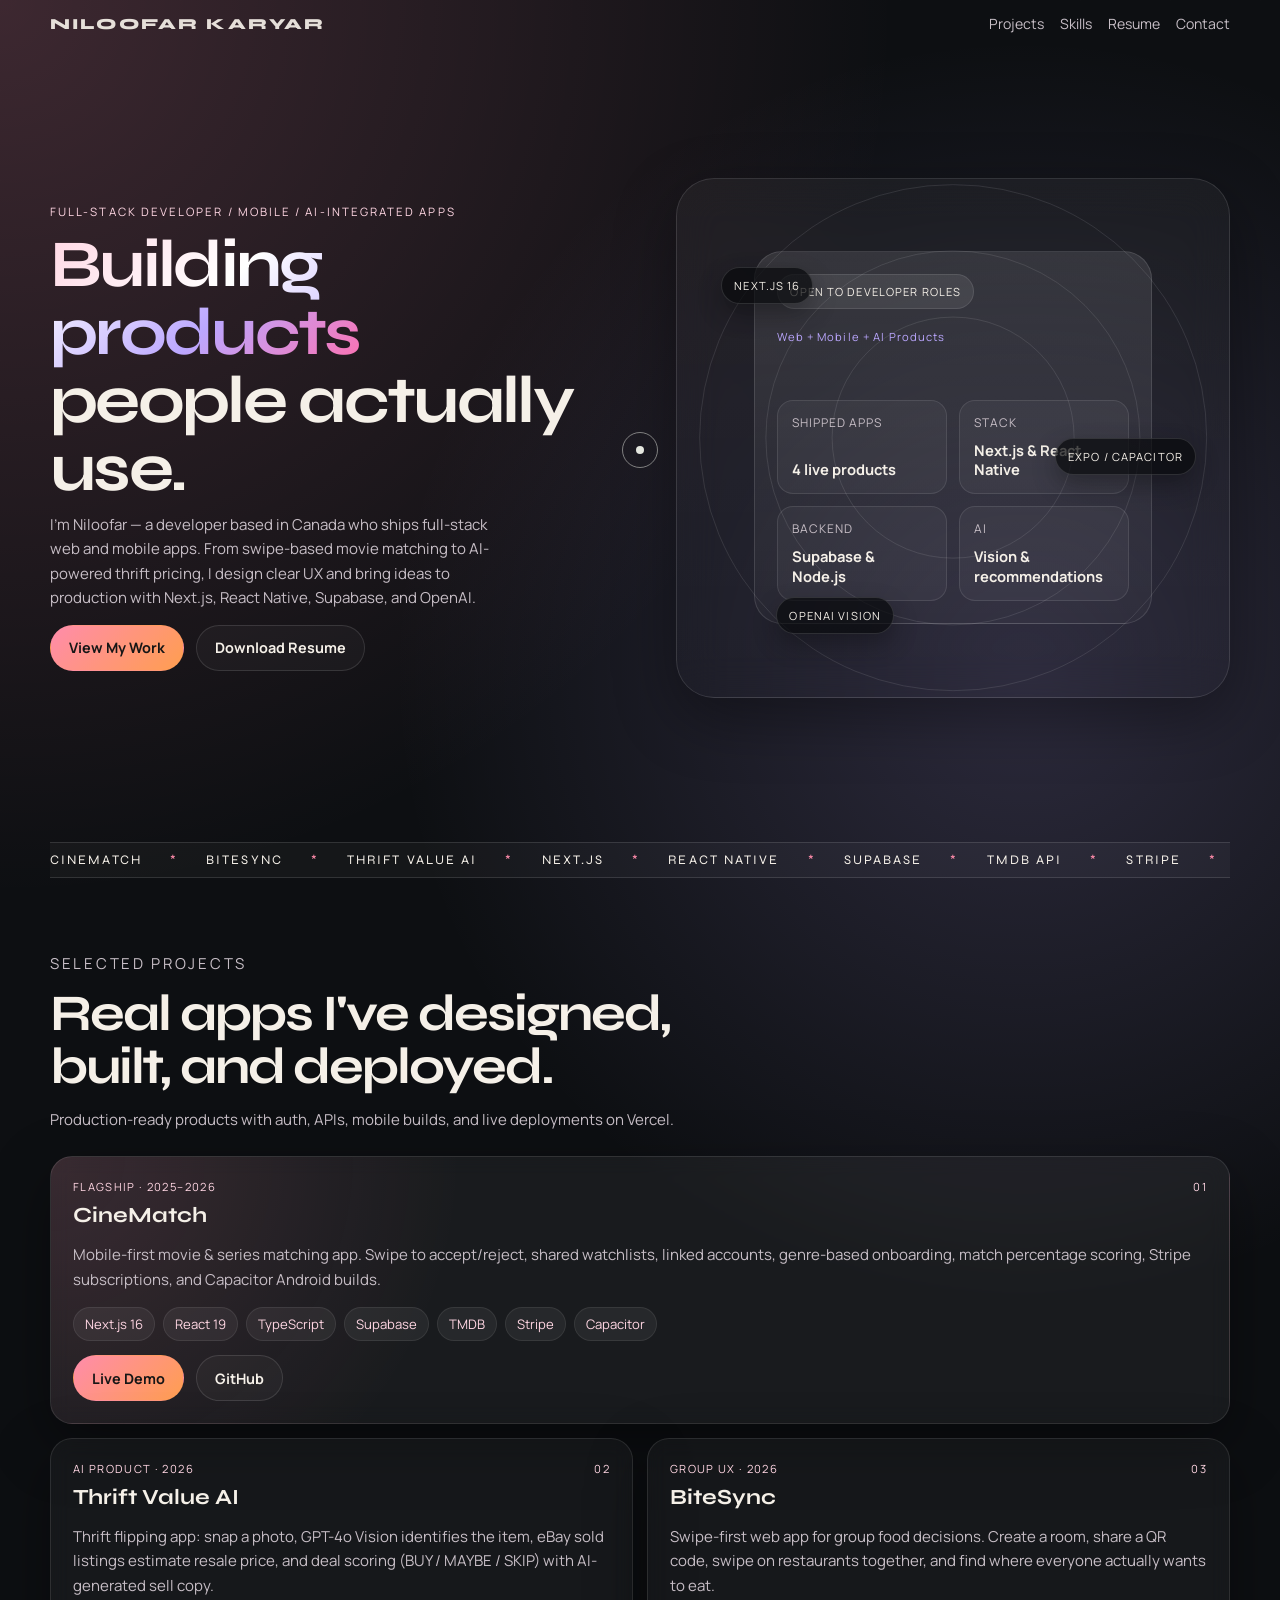
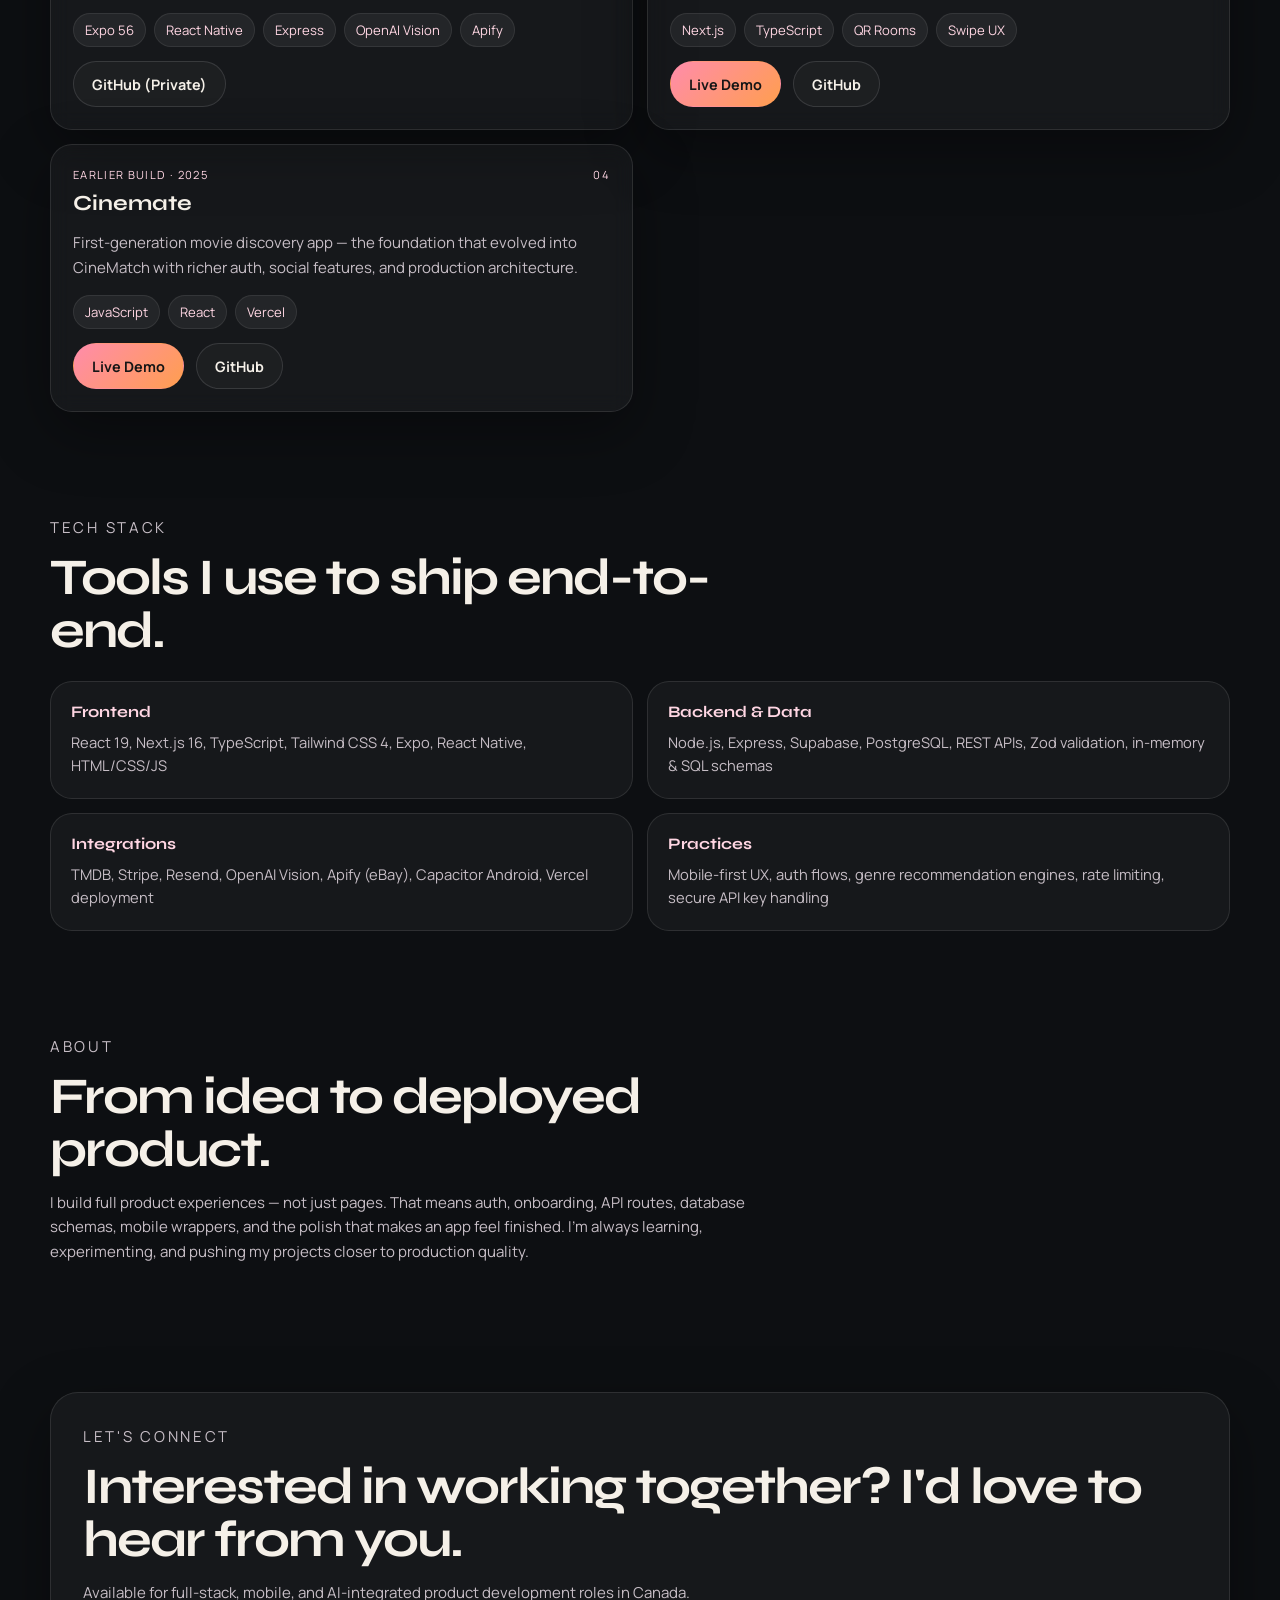
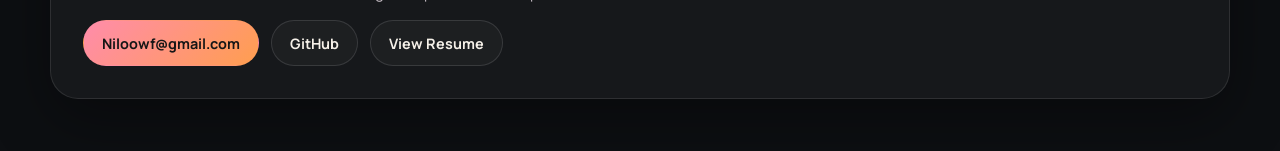
==== docs/index.html @ 3c43a296 "Add portfolio site, resume, and GitHub Pages deployment Publish portfolio and resume under docs/ wit" ====
<!DOCTYPE html>
<html lang="en">
  <head>
    <meta charset="UTF-8" />
    <meta name="viewport" content="width=device-width, initial-scale=1.0" />
    <title>Niloofar Karyar | Full-Stack & Mobile Developer</title>
    <meta
      name="description"
      content="Portfolio of Niloofar Karyar — full-stack developer building CineMatch, BiteSync, Thrift Value AI, and production web/mobile apps."
    />
    <link rel="preconnect" href="https://fonts.googleapis.com" />
    <link rel="preconnect" href="https://fonts.gstatic.com" crossorigin />
    <link
      href="https://fonts.googleapis.com/css2?family=Syne:wght@400;500;600;700;800&family=Manrope:wght@400;500;600;700;800&display=swap"
      rel="stylesheet"
    />
    <link rel="stylesheet" href="styles.css" />
  </head>
  <body>
    <div class="grain"></div>
    <div class="noise"></div>
    <div class="cursor cursor-dot"></div>
    <div class="cursor cursor-ring"></div>

    <main class="page-shell">
      <section class="hero" id="top">
        <nav class="topbar">
          <a class="brand magnetic zoom-brand" href="#top" aria-label="Back to top" data-text="NILOOFAR KARYAR">NILOOFAR KARYAR</a>
          <div class="topbar-links">
            <a class="magnetic" href="#projects">Projects</a>
            <a class="magnetic" href="#skills">Skills</a>
            <a class="magnetic" href="resume.html">Resume</a>
            <a class="magnetic" href="#contact">Contact</a>
          </div>
        </nav>

        <div class="hero-grid">
          <div class="hero-copy reveal">
            <p class="eyebrow">FULL-STACK DEVELOPER / MOBILE / AI-INTEGRATED APPS</p>
            <h1><span>Building products</span> people actually use.</h1>
            <p class="hero-text">
              I'm Niloofar — a developer based in Canada who ships full-stack web and mobile apps.
              From swipe-based movie matching to AI-powered thrift pricing, I design clear UX and
              bring ideas to production with Next.js, React Native, Supabase, and OpenAI.
            </p>
            <div class="hero-actions">
              <a class="btn btn-primary magnetic" href="#projects">View My Work</a>
              <a class="btn btn-secondary magnetic" href="resume.html">Download Resume</a>
            </div>
          </div>

          <div class="hero-stage reveal">
            <div class="orbit-panel">
              <div class="orbit orbit-a"></div>
              <div class="orbit orbit-b"></div>
              <div class="orbit orbit-c"></div>
              <div class="identity-card tilt-card">
                <div class="identity-top">
                  <span class="status-pill">Open to developer roles</span>
                  <span class="tiny-label">Web + Mobile + AI Products</span>
                </div>
                <div class="identity-matrix">
                  <div>
                    <span>Shipped apps</span>
                    <strong>4 live products</strong>
                  </div>
                  <div>
                    <span>Stack</span>
                    <strong>Next.js & React Native</strong>
                  </div>
                  <div>
                    <span>Backend</span>
                    <strong>Supabase & Node.js</strong>
                  </div>
                  <div>
                    <span>AI</span>
                    <strong>Vision & recommendations</strong>
                  </div>
                </div>
              </div>
              <div class="floating-tag magnetic" data-float="12"><span>Next.js 16</span></div>
              <div class="floating-tag magnetic" data-float="-18"><span>Expo / Capacitor</span></div>
              <div class="floating-tag magnetic" data-float="24"><span>OpenAI Vision</span></div>
            </div>
          </div>
        </div>

        <div class="marquee-wrap">
          <div class="marquee-track">
            <span>CineMatch</span>
            <span>BiteSync</span>
            <span>Thrift Value AI</span>
            <span>Next.js</span>
            <span>React Native</span>
            <span>Supabase</span>
            <span>TMDB API</span>
            <span>Stripe</span>
            <span>CineMatch</span>
            <span>BiteSync</span>
          </div>
        </div>
      </section>

      <section class="section section-dark" id="projects">
        <div class="section-heading reveal">
          <p class="eyebrow">SELECTED PROJECTS</p>
          <h2>Real apps I've designed, built, and deployed.</h2>
          <p>Production-ready products with auth, APIs, mobile builds, and live deployments on Vercel.</p>
        </div>

        <div class="projects-grid">
          <article class="project-card reveal tilt-card project-featured">
            <div class="project-meta">
              <span>Flagship · 2025–2026</span>
              <span>01</span>
            </div>
            <h3>CineMatch</h3>
            <p>
              Mobile-first movie & series matching app. Swipe to accept/reject, shared watchlists,
              linked accounts, genre-based onboarding, match percentage scoring, Stripe subscriptions,
              and Capacitor Android builds.
            </p>
            <ul class="chip-row">
              <li>Next.js 16</li>
              <li>React 19</li>
              <li>TypeScript</li>
              <li>Supabase</li>
              <li>TMDB</li>
              <li>Stripe</li>
              <li>Capacitor</li>
            </ul>
            <div class="project-links">
              <a class="btn btn-primary magnetic" href="https://cine-match-neon.vercel.app" target="_blank" rel="noreferrer">Live Demo</a>
              <a class="btn btn-secondary magnetic" href="https://github.com/iNiloowf/CineMatch" target="_blank" rel="noreferrer">GitHub</a>
            </div>
          </article>

          <article class="project-card reveal tilt-card">
            <div class="project-meta">
              <span>AI Product · 2026</span>
              <span>02</span>
            </div>
            <h3>Thrift Value AI</h3>
            <p>
              Thrift flipping app: snap a photo, GPT-4o Vision identifies the item, eBay sold listings
              estimate resale price, and deal scoring (BUY / MAYBE / SKIP) with AI-generated sell copy.
            </p>
            <ul class="chip-row">
              <li>Expo 56</li>
              <li>React Native</li>
              <li>Express</li>
              <li>OpenAI Vision</li>
              <li>Apify</li>
            </ul>
            <div class="project-links">
              <a class="btn btn-secondary magnetic" href="https://github.com/iNiloowf/Thrift-Store-AI-App" target="_blank" rel="noreferrer">GitHub (Private)</a>
            </div>
          </article>

          <article class="project-card reveal tilt-card">
            <div class="project-meta">
              <span>Group UX · 2026</span>
              <span>03</span>
            </div>
            <h3>BiteSync</h3>
            <p>
              Swipe-first web app for group food decisions. Create a room, share a QR code, swipe on
              restaurants together, and find where everyone actually wants to eat.
            </p>
            <ul class="chip-row">
              <li>Next.js</li>
              <li>TypeScript</li>
              <li>QR Rooms</li>
              <li>Swipe UX</li>
            </ul>
            <div class="project-links">
              <a class="btn btn-primary magnetic" href="https://bite-sync-three.vercel.app" target="_blank" rel="noreferrer">Live Demo</a>
              <a class="btn btn-secondary magnetic" href="https://github.com/iNiloowf/BiteSync" target="_blank" rel="noreferrer">GitHub</a>
            </div>
          </article>

          <article class="project-card reveal tilt-card">
            <div class="project-meta">
              <span>Earlier Build · 2025</span>
              <span>04</span>
            </div>
            <h3>Cinemate</h3>
            <p>
              First-generation movie discovery app — the foundation that evolved into CineMatch with
              richer auth, social features, and production architecture.
            </p>
            <ul class="chip-row">
              <li>JavaScript</li>
              <li>React</li>
              <li>Vercel</li>
            </ul>
            <div class="project-links">
              <a class="btn btn-primary magnetic" href="https://cinemate-pearl.vercel.app" target="_blank" rel="noreferrer">Live Demo</a>
              <a class="btn btn-secondary magnetic" href="https://github.com/iNiloowf/cinemate" target="_blank" rel="noreferrer">GitHub</a>
            </div>
          </article>
        </div>
      </section>

      <section class="section" id="skills">
        <div class="section-heading reveal">
          <p class="eyebrow">TECH STACK</p>
          <h2>Tools I use to ship end-to-end.</h2>
        </div>
        <div class="skills-grid reveal">
          <div class="skill-group tilt-card">
            <h4>Frontend</h4>
            <p>React 19, Next.js 16, TypeScript, Tailwind CSS 4, Expo, React Native, HTML/CSS/JS</p>
          </div>
          <div class="skill-group tilt-card">
            <h4>Backend & Data</h4>
            <p>Node.js, Express, Supabase, PostgreSQL, REST APIs, Zod validation, in-memory & SQL schemas</p>
          </div>
          <div class="skill-group tilt-card">
            <h4>Integrations</h4>
            <p>TMDB, Stripe, Resend, OpenAI Vision, Apify (eBay), Capacitor Android, Vercel deployment</p>
          </div>
          <div class="skill-group tilt-card">
            <h4>Practices</h4>
            <p>Mobile-first UX, auth flows, genre recommendation engines, rate limiting, secure API key handling</p>
          </div>
        </div>
      </section>

      <section class="section section-accent" id="about">
        <div class="section-heading reveal">
          <p class="eyebrow">ABOUT</p>
          <h2>From idea to deployed product.</h2>
          <p>
            I build full product experiences — not just pages. That means auth, onboarding, API routes,
            database schemas, mobile wrappers, and the polish that makes an app feel finished. I'm always
            learning, experimenting, and pushing my projects closer to production quality.
          </p>
        </div>
      </section>

      <section class="section contact-section" id="contact">
        <div class="contact-card reveal tilt-card">
          <p class="eyebrow">LET'S CONNECT</p>
          <h2>Interested in working together? I'd love to hear from you.</h2>
          <p>Available for full-stack, mobile, and AI-integrated product development roles in Canada.</p>
          <div class="contact-actions">
            <a class="btn btn-primary magnetic" href="mailto:Niloowf@gmail.com">Niloowf@gmail.com</a>
            <a class="btn btn-secondary magnetic" href="https://github.com/iNiloowf" target="_blank" rel="noreferrer">GitHub</a>
            <a class="btn btn-secondary magnetic" href="resume.html">View Resume</a>
          </div>
        </div>
      </section>
    </main>

    <script src="script.js"></script>
  </body>
</html>
---- docs/styles.css ----
:root {
  --bg: #0d0f12;
  --text: #f5f0e8;
  --muted: #c7bec6;
  --line: rgba(255, 255, 255, 0.12);
  --accent: #ff8cab;
  --accent-soft: #ffd6e3;
  --signal: #bba7ff;
  --shadow: 0 20px 60px rgba(0, 0, 0, 0.35);
  --radius-xl: 28px;
  --radius-lg: 22px;
  --radius-md: 16px;
  --container: min(1180px, calc(100vw - 40px));
}

* { box-sizing: border-box; }
html { scroll-behavior: smooth; }

body {
  margin: 0;
  font-family: "Manrope", sans-serif;
  color: var(--text);
  background:
    radial-gradient(circle at top left, rgba(255, 140, 171, 0.2), transparent 25%),
    radial-gradient(circle at 80% 20%, rgba(187, 167, 255, 0.18), transparent 22%),
    var(--bg);
  cursor: none;
  overflow-x: hidden;
}

a { color: inherit; text-decoration: none; }
button, a { cursor: none; }
ul { list-style: none; margin: 0; padding: 0; }

.grain, .noise {
  position: fixed; inset: 0; pointer-events: none;
}
.grain {
  opacity: 0.08;
  background-image:
    linear-gradient(rgba(255,255,255,0.08) 1px, transparent 1px),
    linear-gradient(90deg, rgba(255,255,255,0.04) 1px, transparent 1px);
  background-size: 90px 90px;
}

.cursor {
  position: fixed; top: 0; left: 0; pointer-events: none; z-index: 9999;
  mix-blend-mode: difference;
}
.cursor-dot {
  width: 8px; height: 8px; border-radius: 50%; background: #fff;
}
.cursor-ring {
  width: 36px; height: 36px; border-radius: 50%;
  border: 1px solid rgba(255,255,255,0.5);
  transition: width 200ms, height 200ms, border-color 200ms;
}
.cursor-ring.active { width: 52px; height: 52px; border-color: var(--accent-soft); }
.cursor-ring.brand-active { width: 64px; height: 64px; }

.hero, .section { width: var(--container); margin: 0 auto; }
.hero {
  min-height: 100vh; padding: 14px 0 22px;
  display: grid; align-content: space-between; gap: 16px;
}

.topbar {
  display: flex; justify-content: space-between; align-items: center; gap: 20px;
}
.brand {
  --mx: 50%; --my: 50%; --spotlight-size: 0px;
  font-family: "Syne", sans-serif; font-size: 0.96rem; font-weight: 800;
  letter-spacing: 0.14em; position: relative; color: transparent;
}
.zoom-brand::before, .zoom-brand::after {
  content: attr(data-text); position: absolute; inset: 0;
}
.zoom-brand::before { color: rgba(245,240,232,0.92); }
.zoom-brand::after {
  color: var(--accent-soft); transform: scale(1.14);
  transform-origin: var(--mx) var(--my); opacity: 0;
  clip-path: circle(var(--spotlight-size) at var(--mx) var(--my));
  transition: opacity 180ms, clip-path 180ms;
}
.zoom-brand:hover::after { opacity: 1; }
.topbar-links { display: flex; gap: 16px; flex-wrap: wrap; }
.topbar-links a { color: var(--muted); font-size: 0.88rem; }

.hero-grid {
  display: grid; grid-template-columns: 1.05fr 0.95fr;
  align-items: center; gap: 14px;
}
.eyebrow {
  margin: 0 0 12px; font-size: 0.72rem;
  letter-spacing: 0.18em; color: var(--accent-soft);
}
.hero-copy h1, .section-heading h2, .contact-card h2 {
  margin: 0; font-family: "Syne", sans-serif;
  line-height: 1.02; letter-spacing: -0.04em;
}
.hero-copy h1 { font-size: clamp(2.2rem, 5.2vw, 4.25rem); max-width: 11ch; }
.hero-copy h1 span {
  color: transparent;
  background: linear-gradient(135deg, var(--accent-soft), #fff 36%, var(--signal) 70%, #ff6fae);
  -webkit-background-clip: text; background-clip: text;
}
.hero-text, .section-heading p, .project-card p, .contact-card p {
  color: var(--muted); line-height: 1.62; font-size: 0.94rem;
}
.hero-text { max-width: 52ch; margin: 10px 0 0; }
.hero-actions, .contact-actions, .project-links {
  display: flex; gap: 12px; flex-wrap: wrap; margin-top: 14px;
}

.btn {
  display: inline-flex; align-items: center; justify-content: center;
  min-height: 46px; padding: 0 18px; border-radius: 999px;
  border: 1px solid var(--line); font-weight: 700; font-size: 0.9rem;
  transition: transform 220ms, background 220ms;
}
.btn:hover { transform: translateY(-2px); }
.btn-primary {
  background: linear-gradient(135deg, var(--accent), #ff9e4f);
  color: #161616; border-color: transparent;
}
.btn-secondary { background: rgba(255,255,255,0.03); }

.orbit-panel {
  position: relative; min-height: 520px;
  border: 1px solid var(--line); border-radius: calc(var(--radius-xl) + 10px);
  background: linear-gradient(180deg, rgba(255,255,255,0.04), rgba(255,255,255,0.01));
  overflow: hidden; box-shadow: var(--shadow); backdrop-filter: blur(20px);
}
.orbit {
  position: absolute; border: 1px solid rgba(255,255,255,0.1);
  border-radius: 50%; left: 50%; top: 50%; transform: translate(-50%,-50%);
}
.orbit-a { width: 92%; aspect-ratio: 1; animation: spin 16s linear infinite; }
.orbit-b { width: 68%; aspect-ratio: 1; animation: spinReverse 11s linear infinite; }
.orbit-c { width: 44%; aspect-ratio: 1; animation: spin 8s linear infinite; }

.identity-card {
  position: absolute; inset: 14%;
  padding: 22px; border-radius: var(--radius-xl);
  background: linear-gradient(180deg, rgba(255,255,255,0.1), rgba(255,255,255,0.03));
  border: 1px solid rgba(255,255,255,0.12);
  display: flex; flex-direction: column; justify-content: space-between; gap: 22px;
}
.identity-top { display: flex; justify-content: space-between; gap: 20px; flex-wrap: wrap; }
.status-pill {
  padding: 9px 12px; border-radius: 999px;
  background: rgba(255,255,255,0.08); border: 1px solid rgba(255,255,255,0.1);
  font-size: 0.7rem; letter-spacing: 0.1em; text-transform: uppercase;
}
.tiny-label { color: var(--signal); font-size: 0.7rem; letter-spacing: 0.1em; max-width: 180px; line-height: 1.45; text-align: right; }
.identity-matrix { display: grid; grid-template-columns: repeat(2, 1fr); gap: 12px; }
.identity-matrix div {
  border-radius: var(--radius-md); padding: 13px 14px; min-height: 94px;
  border: 1px solid rgba(255,255,255,0.1); background: rgba(255,255,255,0.04);
  display: flex; flex-direction: column; justify-content: space-between;
}
.identity-matrix span {
  color: var(--muted); font-size: 0.75rem; letter-spacing: 0.08em;
  text-transform: uppercase; margin-bottom: 10px;
}
.identity-matrix strong { font-size: 0.92rem; line-height: 1.35; }

.floating-tag {
  position: absolute; padding: 10px 12px; border-radius: 999px;
  background: rgba(9,10,13,0.72); border: 1px solid rgba(255,255,255,0.13);
  box-shadow: 0 10px 24px rgba(0,0,0,0.3); font-size: 0.7rem;
  letter-spacing: 0.1em; text-transform: uppercase;
}
.floating-tag:nth-of-type(5) { left: 8%; top: 17%; }
.floating-tag:nth-of-type(6) { right: 6%; top: 50%; }
.floating-tag:nth-of-type(7) { left: 18%; bottom: 12%; }

.marquee-wrap {
  overflow: hidden; border-top: 1px solid var(--line); border-bottom: 1px solid var(--line);
  background: rgba(255,255,255,0.03);
}
.marquee-track {
  display: flex; width: max-content; gap: 28px; padding: 9px 0;
  font-family: "Syne", sans-serif; text-transform: uppercase;
  letter-spacing: 0.16em; font-size: 0.82rem;
  animation: marquee 24s linear infinite;
}
.marquee-track span::after { content: "*"; margin-left: 28px; color: var(--accent); }

.section { padding: 52px 0; }
.section-heading { max-width: 720px; margin-bottom: 24px; }
.section-heading h2, .contact-card h2 { font-size: clamp(1.9rem, 4.4vw, 3.2rem); }

.projects-grid {
  display: grid; grid-template-columns: repeat(2, 1fr); gap: 14px;
}
.project-card {
  border: 1px solid rgba(255,255,255,0.1); border-radius: var(--radius-lg);
  padding: 22px; background: rgba(255,255,255,0.04);
  box-shadow: var(--shadow); backdrop-filter: blur(10px);
  transition: transform 220ms, border-color 220ms;
}
.project-card:hover { transform: translateY(-4px); border-color: rgba(255,255,255,0.18); }
.project-featured {
  grid-column: span 2;
  background:
    radial-gradient(circle at top left, rgba(255,140,171,0.14), transparent 34%),
    rgba(255,255,255,0.05);
}
.project-meta {
  display: flex; justify-content: space-between; gap: 16px;
  color: var(--accent-soft); font-size: 0.7rem;
  letter-spacing: 0.12em; text-transform: uppercase; margin-bottom: 8px;
}
.project-card h3 {
  margin: 0 0 10px; font-family: "Syne", sans-serif; font-size: 1.35rem;
}
.chip-row { display: flex; flex-wrap: wrap; gap: 8px; margin-top: 14px; }
.chip-row li {
  padding: 7px 11px; border-radius: 999px;
  background: rgba(255,255,255,0.06); border: 1px solid rgba(255,255,255,0.08);
  color: var(--accent-soft); font-size: 0.82rem;
}

.skills-grid {
  display: grid; grid-template-columns: repeat(2, 1fr); gap: 14px;
}
.skill-group {
  border: 1px solid rgba(255,255,255,0.1); border-radius: var(--radius-lg);
  padding: 20px; background: rgba(255,255,255,0.04);
}
.skill-group h4 {
  margin: 0 0 10px; font-family: "Syne", sans-serif; color: var(--accent-soft);
}
.skill-group p { margin: 0; color: var(--muted); line-height: 1.6; font-size: 0.92rem; }

.contact-card {
  border: 1px solid rgba(255,255,255,0.1); border-radius: var(--radius-xl);
  padding: 32px; background: rgba(255,255,255,0.04); box-shadow: var(--shadow);
}

.reveal { opacity: 0; transform: translateY(24px); transition: opacity 700ms, transform 700ms; }
.reveal.is-visible { opacity: 1; transform: translateY(0); }

/* Resume page */
.resume-body { cursor: auto; background: #fff; color: #1a1a1a; }
.resume-body .cursor-dot, .resume-body .cursor-ring, .resume-body .grain, .resume-body .noise { display: none; }
.resume-body a, .resume-body button { cursor: pointer; }

.resume-toolbar {
  position: sticky; top: 0; z-index: 10;
  display: flex; justify-content: space-between; align-items: center;
  padding: 12px 24px; background: #0d0f12; border-bottom: 1px solid var(--line);
}

.resume-page {
  max-width: 820px; margin: 0 auto; padding: 40px 32px 60px;
  font-family: "Manrope", sans-serif; line-height: 1.55;
}
.resume-header {
  display: flex; justify-content: space-between; gap: 24px;
  flex-wrap: wrap; padding-bottom: 24px; border-bottom: 2px solid #1a1a1a; margin-bottom: 28px;
}
.resume-header h1 {
  margin: 0; font-family: "Syne", sans-serif; font-size: 2rem; letter-spacing: -0.03em;
}
.resume-title { margin: 4px 0 0; color: #555; font-size: 1rem; }
.resume-contact { display: flex; flex-direction: column; gap: 4px; font-size: 0.88rem; }
.resume-contact a { color: #333; text-decoration: underline; }

.resume-section { margin-bottom: 28px; }
.resume-section h2 {
  margin: 0 0 12px; font-family: "Syne", sans-serif; font-size: 1.1rem;
  text-transform: uppercase; letter-spacing: 0.08em; color: #ff6fae;
}
.resume-section > p { margin: 0; color: #333; }

.resume-skills { display: grid; gap: 6px; font-size: 0.92rem; color: #333; }
.resume-item { margin-bottom: 20px; }
.resume-item-head {
  display: flex; justify-content: space-between; align-items: baseline; gap: 12px;
}
.resume-item-head h3 { margin: 0; font-family: "Syne", sans-serif; font-size: 1.05rem; }
.resume-item-head span { color: #777; font-size: 0.85rem; white-space: nowrap; }
.resume-links { margin: 4px 0 8px; font-size: 0.85rem; }
.resume-links a { color: #ff6fae; }
.resume-item ul { margin: 0; padding-left: 20px; color: #333; font-size: 0.92rem; }
.resume-item li { margin-bottom: 4px; }

@media print {
  .no-print { display: none !important; }
  .resume-page { padding: 0; max-width: 100%; }
  .resume-body { background: #fff; }
}

@media (max-width: 900px) {
  .hero-grid { grid-template-columns: 1fr; }
  .orbit-panel { min-height: 420px; }
  .projects-grid, .skills-grid { grid-template-columns: 1fr; }
  .project-featured { grid-column: span 1; }
}

@media (max-width: 760px) {
  body { cursor: auto; }
  .cursor { display: none; }
  button, a { cursor: pointer; }
  .topbar { flex-direction: column; align-items: flex-start; }
}

@media (prefers-reduced-motion: reduce) {
  *, *::before, *::after {
    animation-duration: 0.01ms !important;
    transition-duration: 0.01ms !important;
  }
  .reveal { opacity: 1; transform: none; }
  body { cursor: auto; }
  .cursor { display: none; }
}

@keyframes spin { to { transform: translate(-50%,-50%) rotate(360deg); } }
@keyframes spinReverse { to { transform: translate(-50%,-50%) rotate(-360deg); } }
@keyframes marquee { to { transform: translateX(-50%); } }
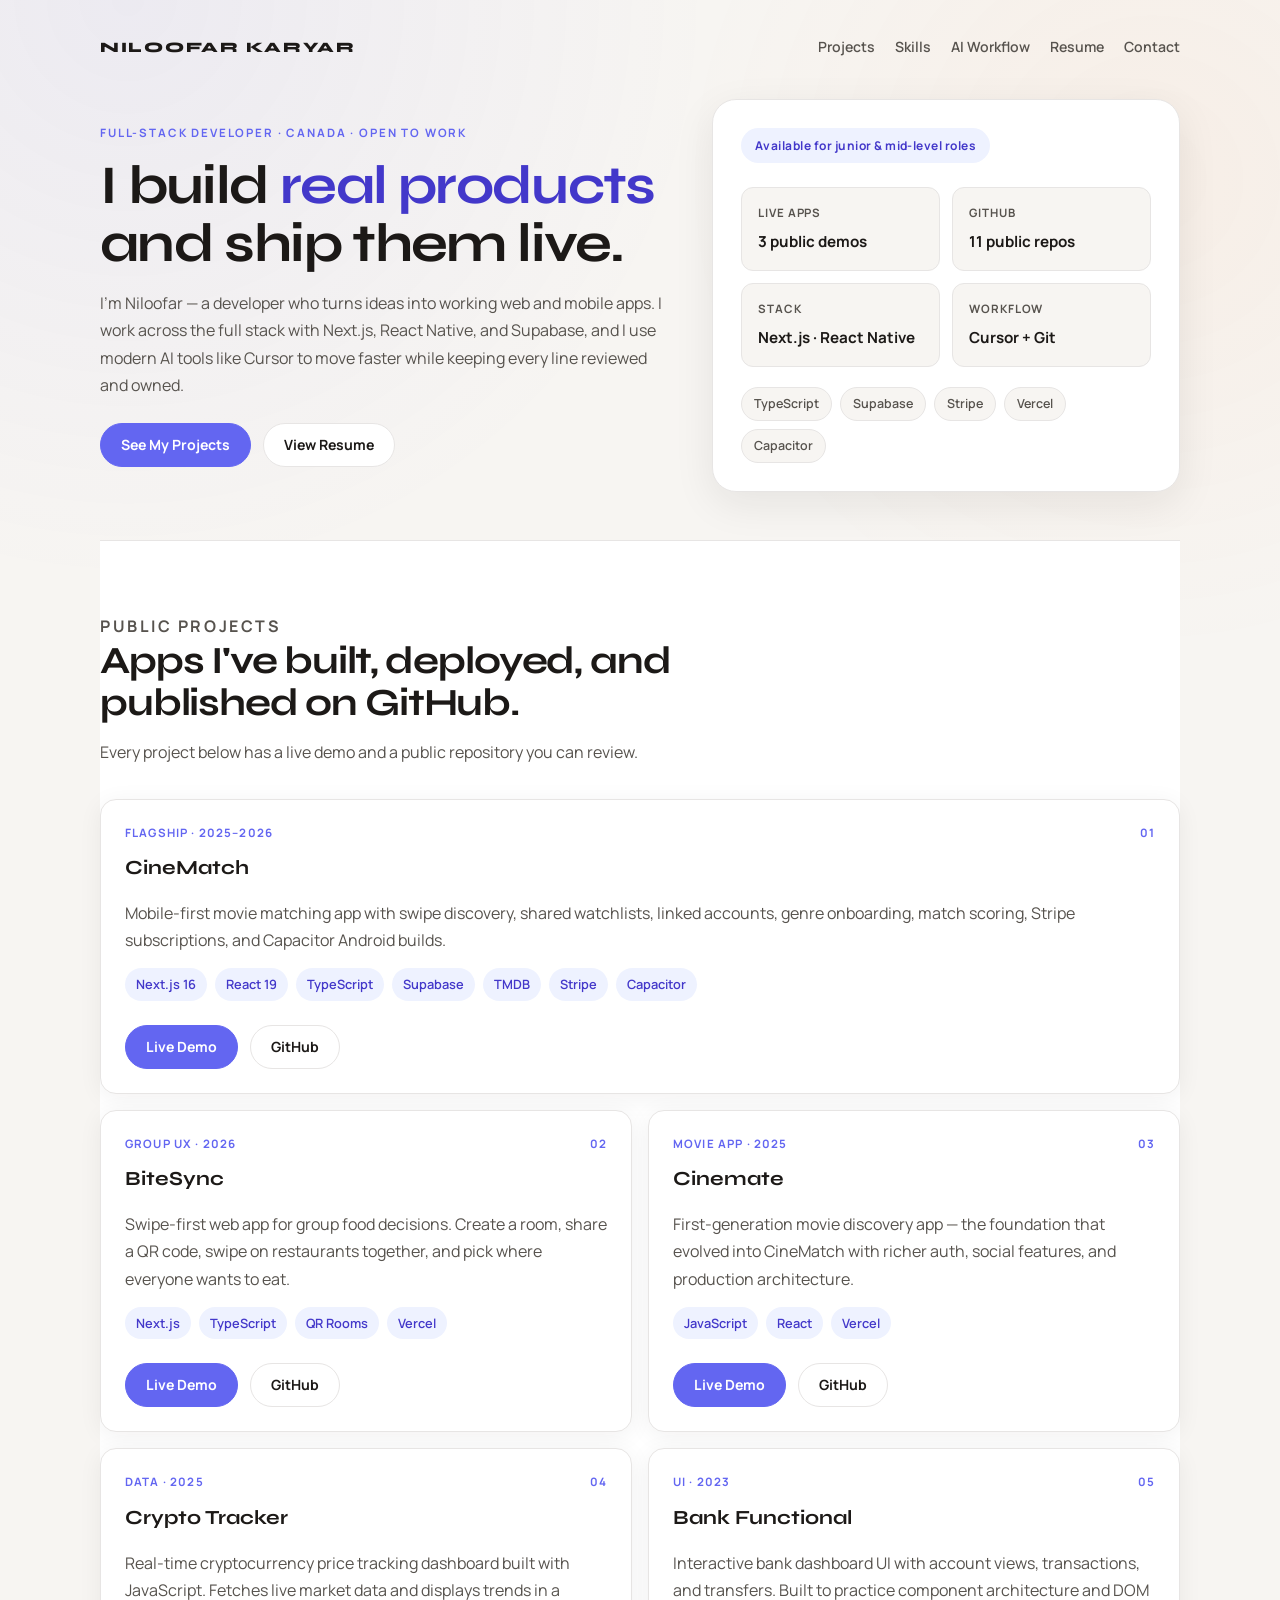
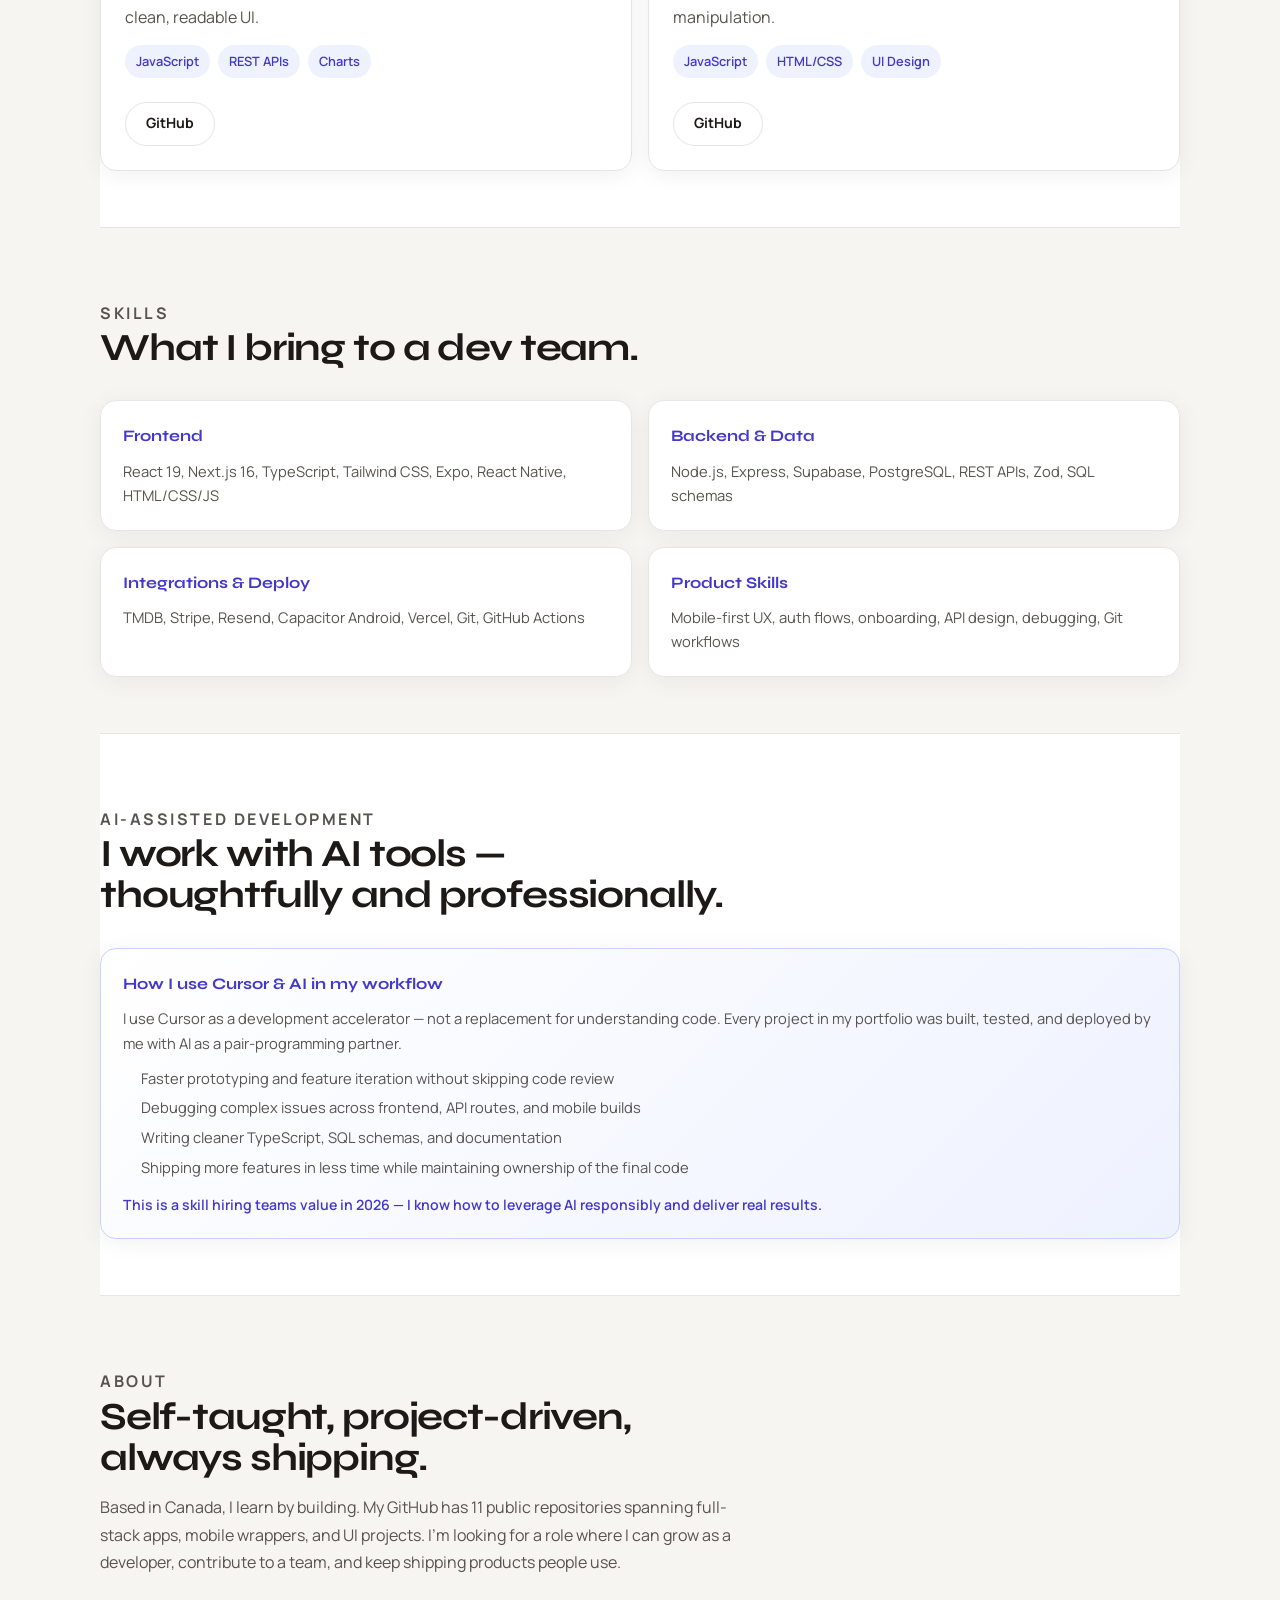
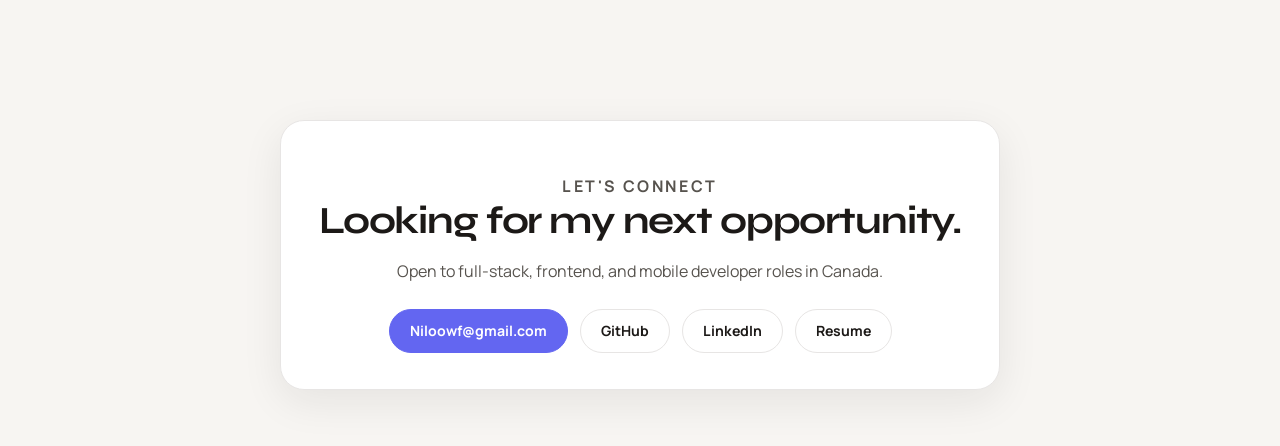
==== commit 6f9021fb: "Redesign portfolio and resume with light mode and public projects only Remove private repo reference" ====
--- a/docs/index.html
+++ b/docs/index.html
@@ -3,200 +3,163 @@
   <head>
     <meta charset="UTF-8" />
     <meta name="viewport" content="width=device-width, initial-scale=1.0" />
-    <title>Niloofar Karyar | Full-Stack & Mobile Developer</title>
+    <title>Niloofar Karyar | Full-Stack Developer</title>
     <meta
       name="description"
-      content="Portfolio of Niloofar Karyar — full-stack developer building CineMatch, BiteSync, Thrift Value AI, and production web/mobile apps."
+      content="Portfolio of Niloofar Karyar — full-stack developer in Canada. Public projects: CineMatch, BiteSync, Cinemate. AI-assisted workflow with Cursor."
     />
     <link rel="preconnect" href="https://fonts.googleapis.com" />
     <link rel="preconnect" href="https://fonts.gstatic.com" crossorigin />
     <link
-      href="https://fonts.googleapis.com/css2?family=Syne:wght@400;500;600;700;800&family=Manrope:wght@400;500;600;700;800&display=swap"
+      href="https://fonts.googleapis.com/css2?family=Syne:wght@600;700;800&family=Manrope:wght@400;500;600;700;800&display=swap"
       rel="stylesheet"
     />
     <link rel="stylesheet" href="styles.css" />
   </head>
   <body>
-    <div class="grain"></div>
-    <div class="noise"></div>
-    <div class="cursor cursor-dot"></div>
-    <div class="cursor cursor-ring"></div>
-
     <main class="page-shell">
       <section class="hero" id="top">
         <nav class="topbar">
-          <a class="brand magnetic zoom-brand" href="#top" aria-label="Back to top" data-text="NILOOFAR KARYAR">NILOOFAR KARYAR</a>
+          <a class="brand" href="#top">NILOOFAR KARYAR</a>
           <div class="topbar-links">
-            <a class="magnetic" href="#projects">Projects</a>
-            <a class="magnetic" href="#skills">Skills</a>
-            <a class="magnetic" href="resume.html">Resume</a>
-            <a class="magnetic" href="#contact">Contact</a>
+            <a href="#projects">Projects</a>
+            <a href="#skills">Skills</a>
+            <a href="#ai-workflow">AI Workflow</a>
+            <a href="resume.html">Resume</a>
+            <a href="#contact">Contact</a>
           </div>
         </nav>
 
         <div class="hero-grid">
           <div class="hero-copy reveal">
-            <p class="eyebrow">FULL-STACK DEVELOPER / MOBILE / AI-INTEGRATED APPS</p>
-            <h1><span>Building products</span> people actually use.</h1>
+            <p class="eyebrow">Full-Stack Developer · Canada · Open to Work</p>
+            <h1>I build <span>real products</span> and ship them live.</h1>
             <p class="hero-text">
-              I'm Niloofar — a developer based in Canada who ships full-stack web and mobile apps.
-              From swipe-based movie matching to AI-powered thrift pricing, I design clear UX and
-              bring ideas to production with Next.js, React Native, Supabase, and OpenAI.
+              I'm Niloofar — a developer who turns ideas into working web and mobile apps.
+              I work across the full stack with Next.js, React Native, and Supabase, and I use
+              modern AI tools like Cursor to move faster while keeping every line reviewed and owned.
             </p>
             <div class="hero-actions">
-              <a class="btn btn-primary magnetic" href="#projects">View My Work</a>
-              <a class="btn btn-secondary magnetic" href="resume.html">Download Resume</a>
-            </div>
-          </div>
-
-          <div class="hero-stage reveal">
-            <div class="orbit-panel">
-              <div class="orbit orbit-a"></div>
-              <div class="orbit orbit-b"></div>
-              <div class="orbit orbit-c"></div>
-              <div class="identity-card tilt-card">
-                <div class="identity-top">
-                  <span class="status-pill">Open to developer roles</span>
-                  <span class="tiny-label">Web + Mobile + AI Products</span>
-                </div>
-                <div class="identity-matrix">
-                  <div>
-                    <span>Shipped apps</span>
-                    <strong>4 live products</strong>
-                  </div>
-                  <div>
-                    <span>Stack</span>
-                    <strong>Next.js & React Native</strong>
-                  </div>
-                  <div>
-                    <span>Backend</span>
-                    <strong>Supabase & Node.js</strong>
-                  </div>
-                  <div>
-                    <span>AI</span>
-                    <strong>Vision & recommendations</strong>
-                  </div>
-                </div>
-              </div>
-              <div class="floating-tag magnetic" data-float="12"><span>Next.js 16</span></div>
-              <div class="floating-tag magnetic" data-float="-18"><span>Expo / Capacitor</span></div>
-              <div class="floating-tag magnetic" data-float="24"><span>OpenAI Vision</span></div>
-            </div>
-          </div>
-        </div>
-
-        <div class="marquee-wrap">
-          <div class="marquee-track">
-            <span>CineMatch</span>
-            <span>BiteSync</span>
-            <span>Thrift Value AI</span>
-            <span>Next.js</span>
-            <span>React Native</span>
-            <span>Supabase</span>
-            <span>TMDB API</span>
-            <span>Stripe</span>
-            <span>CineMatch</span>
-            <span>BiteSync</span>
-          </div>
-        </div>
-      </section>
-
-      <section class="section section-dark" id="projects">
+              <a class="btn btn-primary" href="#projects">See My Projects</a>
+              <a class="btn btn-secondary" href="resume.html">View Resume</a>
+            </div>
+          </div>
+
+          <div class="hero-card reveal">
+            <span class="status-pill">Available for junior & mid-level roles</span>
+            <div class="hero-stats">
+              <div>
+                <span>Live apps</span>
+                <strong>3 public demos</strong>
+              </div>
+              <div>
+                <span>GitHub</span>
+                <strong>11 public repos</strong>
+              </div>
+              <div>
+                <span>Stack</span>
+                <strong>Next.js · React Native</strong>
+              </div>
+              <div>
+                <span>Workflow</span>
+                <strong>Cursor + Git</strong>
+              </div>
+            </div>
+            <div class="tag-row">
+              <span>TypeScript</span>
+              <span>Supabase</span>
+              <span>Stripe</span>
+              <span>Vercel</span>
+              <span>Capacitor</span>
+            </div>
+          </div>
+        </div>
+      </section>
+
+      <section class="section section-muted" id="projects">
         <div class="section-heading reveal">
-          <p class="eyebrow">SELECTED PROJECTS</p>
-          <h2>Real apps I've designed, built, and deployed.</h2>
-          <p>Production-ready products with auth, APIs, mobile builds, and live deployments on Vercel.</p>
+          <p class="eyebrow">Public Projects</p>
+          <h2>Apps I've built, deployed, and published on GitHub.</h2>
+          <p>Every project below has a live demo and a public repository you can review.</p>
         </div>
 
         <div class="projects-grid">
-          <article class="project-card reveal tilt-card project-featured">
-            <div class="project-meta">
-              <span>Flagship · 2025–2026</span>
-              <span>01</span>
-            </div>
+          <article class="project-card reveal project-featured">
+            <div class="project-meta"><span>Flagship · 2025–2026</span><span>01</span></div>
             <h3>CineMatch</h3>
             <p>
-              Mobile-first movie & series matching app. Swipe to accept/reject, shared watchlists,
-              linked accounts, genre-based onboarding, match percentage scoring, Stripe subscriptions,
-              and Capacitor Android builds.
-            </p>
-            <ul class="chip-row">
-              <li>Next.js 16</li>
-              <li>React 19</li>
-              <li>TypeScript</li>
-              <li>Supabase</li>
-              <li>TMDB</li>
-              <li>Stripe</li>
-              <li>Capacitor</li>
-            </ul>
-            <div class="project-links">
-              <a class="btn btn-primary magnetic" href="https://cine-match-neon.vercel.app" target="_blank" rel="noreferrer">Live Demo</a>
-              <a class="btn btn-secondary magnetic" href="https://github.com/iNiloowf/CineMatch" target="_blank" rel="noreferrer">GitHub</a>
-            </div>
-          </article>
-
-          <article class="project-card reveal tilt-card">
-            <div class="project-meta">
-              <span>AI Product · 2026</span>
-              <span>02</span>
-            </div>
-            <h3>Thrift Value AI</h3>
-            <p>
-              Thrift flipping app: snap a photo, GPT-4o Vision identifies the item, eBay sold listings
-              estimate resale price, and deal scoring (BUY / MAYBE / SKIP) with AI-generated sell copy.
-            </p>
-            <ul class="chip-row">
-              <li>Expo 56</li>
-              <li>React Native</li>
-              <li>Express</li>
-              <li>OpenAI Vision</li>
-              <li>Apify</li>
-            </ul>
-            <div class="project-links">
-              <a class="btn btn-secondary magnetic" href="https://github.com/iNiloowf/Thrift-Store-AI-App" target="_blank" rel="noreferrer">GitHub (Private)</a>
-            </div>
-          </article>
-
-          <article class="project-card reveal tilt-card">
-            <div class="project-meta">
-              <span>Group UX · 2026</span>
-              <span>03</span>
-            </div>
+              Mobile-first movie matching app with swipe discovery, shared watchlists, linked accounts,
+              genre onboarding, match scoring, Stripe subscriptions, and Capacitor Android builds.
+            </p>
+            <ul class="chip-row">
+              <li>Next.js 16</li><li>React 19</li><li>TypeScript</li><li>Supabase</li>
+              <li>TMDB</li><li>Stripe</li><li>Capacitor</li>
+            </ul>
+            <div class="project-links">
+              <a class="btn btn-primary" href="https://cine-match-neon.vercel.app" target="_blank" rel="noreferrer">Live Demo</a>
+              <a class="btn btn-secondary" href="https://github.com/iNiloowf/CineMatch" target="_blank" rel="noreferrer">GitHub</a>
+            </div>
+          </article>
+
+          <article class="project-card reveal">
+            <div class="project-meta"><span>Group UX · 2026</span><span>02</span></div>
             <h3>BiteSync</h3>
             <p>
-              Swipe-first web app for group food decisions. Create a room, share a QR code, swipe on
-              restaurants together, and find where everyone actually wants to eat.
-            </p>
-            <ul class="chip-row">
-              <li>Next.js</li>
-              <li>TypeScript</li>
-              <li>QR Rooms</li>
-              <li>Swipe UX</li>
-            </ul>
-            <div class="project-links">
-              <a class="btn btn-primary magnetic" href="https://bite-sync-three.vercel.app" target="_blank" rel="noreferrer">Live Demo</a>
-              <a class="btn btn-secondary magnetic" href="https://github.com/iNiloowf/BiteSync" target="_blank" rel="noreferrer">GitHub</a>
-            </div>
-          </article>
-
-          <article class="project-card reveal tilt-card">
-            <div class="project-meta">
-              <span>Earlier Build · 2025</span>
-              <span>04</span>
-            </div>
+              Swipe-first web app for group food decisions. Create a room, share a QR code,
+              swipe on restaurants together, and pick where everyone wants to eat.
+            </p>
+            <ul class="chip-row">
+              <li>Next.js</li><li>TypeScript</li><li>QR Rooms</li><li>Vercel</li>
+            </ul>
+            <div class="project-links">
+              <a class="btn btn-primary" href="https://bite-sync-three.vercel.app" target="_blank" rel="noreferrer">Live Demo</a>
+              <a class="btn btn-secondary" href="https://github.com/iNiloowf/BiteSync" target="_blank" rel="noreferrer">GitHub</a>
+            </div>
+          </article>
+
+          <article class="project-card reveal">
+            <div class="project-meta"><span>Movie App · 2025</span><span>03</span></div>
             <h3>Cinemate</h3>
             <p>
-              First-generation movie discovery app — the foundation that evolved into CineMatch with
-              richer auth, social features, and production architecture.
-            </p>
-            <ul class="chip-row">
-              <li>JavaScript</li>
-              <li>React</li>
-              <li>Vercel</li>
-            </ul>
-            <div class="project-links">
-              <a class="btn btn-primary magnetic" href="https://cinemate-pearl.vercel.app" target="_blank" rel="noreferrer">Live Demo</a>
-              <a class="btn btn-secondary magnetic" href="https://github.com/iNiloowf/cinemate" target="_blank" rel="noreferrer">GitHub</a>
+              First-generation movie discovery app — the foundation that evolved into CineMatch
+              with richer auth, social features, and production architecture.
+            </p>
+            <ul class="chip-row">
+              <li>JavaScript</li><li>React</li><li>Vercel</li>
+            </ul>
+            <div class="project-links">
+              <a class="btn btn-primary" href="https://cinemate-pearl.vercel.app" target="_blank" rel="noreferrer">Live Demo</a>
+              <a class="btn btn-secondary" href="https://github.com/iNiloowf/cinemate" target="_blank" rel="noreferrer">GitHub</a>
+            </div>
+          </article>
+
+          <article class="project-card reveal">
+            <div class="project-meta"><span>Data · 2025</span><span>04</span></div>
+            <h3>Crypto Tracker</h3>
+            <p>
+              Real-time cryptocurrency price tracking dashboard built with JavaScript.
+              Fetches live market data and displays trends in a clean, readable UI.
+            </p>
+            <ul class="chip-row">
+              <li>JavaScript</li><li>REST APIs</li><li>Charts</li>
+            </ul>
+            <div class="project-links">
+              <a class="btn btn-secondary" href="https://github.com/iNiloowf/faradars-crypto-tracking" target="_blank" rel="noreferrer">GitHub</a>
+            </div>
+          </article>
+
+          <article class="project-card reveal">
+            <div class="project-meta"><span>UI · 2023</span><span>05</span></div>
+            <h3>Bank Functional</h3>
+            <p>
+              Interactive bank dashboard UI with account views, transactions, and transfers.
+              Built to practice component architecture and DOM manipulation.
+            </p>
+            <ul class="chip-row">
+              <li>JavaScript</li><li>HTML/CSS</li><li>UI Design</li>
+            </ul>
+            <div class="project-links">
+              <a class="btn btn-secondary" href="https://github.com/iNiloowf/Bank_Functional" target="_blank" rel="noreferrer">GitHub</a>
             </div>
           </article>
         </div>
@@ -204,50 +167,76 @@
 
       <section class="section" id="skills">
         <div class="section-heading reveal">
-          <p class="eyebrow">TECH STACK</p>
-          <h2>Tools I use to ship end-to-end.</h2>
+          <p class="eyebrow">Skills</p>
+          <h2>What I bring to a dev team.</h2>
         </div>
         <div class="skills-grid reveal">
-          <div class="skill-group tilt-card">
+          <div class="skill-group">
             <h4>Frontend</h4>
-            <p>React 19, Next.js 16, TypeScript, Tailwind CSS 4, Expo, React Native, HTML/CSS/JS</p>
-          </div>
-          <div class="skill-group tilt-card">
+            <p>React 19, Next.js 16, TypeScript, Tailwind CSS, Expo, React Native, HTML/CSS/JS</p>
+          </div>
+          <div class="skill-group">
             <h4>Backend & Data</h4>
-            <p>Node.js, Express, Supabase, PostgreSQL, REST APIs, Zod validation, in-memory & SQL schemas</p>
-          </div>
-          <div class="skill-group tilt-card">
-            <h4>Integrations</h4>
-            <p>TMDB, Stripe, Resend, OpenAI Vision, Apify (eBay), Capacitor Android, Vercel deployment</p>
-          </div>
-          <div class="skill-group tilt-card">
-            <h4>Practices</h4>
-            <p>Mobile-first UX, auth flows, genre recommendation engines, rate limiting, secure API key handling</p>
-          </div>
-        </div>
-      </section>
-
-      <section class="section section-accent" id="about">
+            <p>Node.js, Express, Supabase, PostgreSQL, REST APIs, Zod, SQL schemas</p>
+          </div>
+          <div class="skill-group">
+            <h4>Integrations & Deploy</h4>
+            <p>TMDB, Stripe, Resend, Capacitor Android, Vercel, Git, GitHub Actions</p>
+          </div>
+          <div class="skill-group">
+            <h4>Product Skills</h4>
+            <p>Mobile-first UX, auth flows, onboarding, API design, debugging, Git workflows</p>
+          </div>
+        </div>
+      </section>
+
+      <section class="section section-muted" id="ai-workflow">
         <div class="section-heading reveal">
-          <p class="eyebrow">ABOUT</p>
-          <h2>From idea to deployed product.</h2>
+          <p class="eyebrow">AI-Assisted Development</p>
+          <h2>I work with AI tools — thoughtfully and professionally.</h2>
+        </div>
+        <div class="skills-grid ai-section reveal">
+          <div class="ai-card">
+            <h4>How I use Cursor & AI in my workflow</h4>
+            <p>
+              I use Cursor as a development accelerator — not a replacement for understanding code.
+              Every project in my portfolio was built, tested, and deployed by me with AI as a pair-programming partner.
+            </p>
+            <ul>
+              <li>Faster prototyping and feature iteration without skipping code review</li>
+              <li>Debugging complex issues across frontend, API routes, and mobile builds</li>
+              <li>Writing cleaner TypeScript, SQL schemas, and documentation</li>
+              <li>Shipping more features in less time while maintaining ownership of the final code</li>
+            </ul>
+            <p style="margin-top:14px;font-size:0.88rem;font-weight:600;color:var(--accent-dark)">
+              This is a skill hiring teams value in 2026 — I know how to leverage AI responsibly and deliver real results.
+            </p>
+          </div>
+        </div>
+      </section>
+
+      <section class="section" id="about">
+        <div class="section-heading reveal about-block">
+          <p class="eyebrow">About</p>
+          <h2>Self-taught, project-driven, always shipping.</h2>
           <p>
-            I build full product experiences — not just pages. That means auth, onboarding, API routes,
-            database schemas, mobile wrappers, and the polish that makes an app feel finished. I'm always
-            learning, experimenting, and pushing my projects closer to production quality.
+            Based in Canada, I learn by building. My GitHub has 11 public repositories spanning
+            full-stack apps, mobile wrappers, and UI projects. I'm looking for a role where I can
+            grow as a developer, contribute to a team, and keep shipping products people use.
           </p>
         </div>
       </section>
 
       <section class="section contact-section" id="contact">
-        <div class="contact-card reveal tilt-card">
-          <p class="eyebrow">LET'S CONNECT</p>
-          <h2>Interested in working together? I'd love to hear from you.</h2>
-          <p>Available for full-stack, mobile, and AI-integrated product development roles in Canada.</p>
+        <div class="contact-card reveal">
+          <p class="eyebrow">Let's Connect</p>
+          <h2>Looking for my next opportunity.</h2>
+          <p>Open to full-stack, frontend, and mobile developer roles in Canada.</p>
           <div class="contact-actions">
-            <a class="btn btn-primary magnetic" href="mailto:Niloowf@gmail.com">Niloowf@gmail.com</a>
-            <a class="btn btn-secondary magnetic" href="https://github.com/iNiloowf" target="_blank" rel="noreferrer">GitHub</a>
-            <a class="btn btn-secondary magnetic" href="resume.html">View Resume</a>
+            <a class="btn btn-primary" href="mailto:Niloowf@gmail.com">Niloowf@gmail.com</a>
+            <a class="btn btn-secondary" href="https://github.com/iNiloowf" target="_blank" rel="noreferrer">GitHub</a>
+            <a class="btn btn-secondary" href="https://www.linkedin.com/in/niloofar-karyar-1b3258156/" target="_blank" rel="noreferrer">LinkedIn</a>
+            <a class="btn btn-secondary" href="resume.html">Resume</a>
           </div>
         </div>
       </section>
--- a/docs/styles.css
+++ b/docs/styles.css
@@ -1,16 +1,19 @@
 :root {
-  --bg: #0d0f12;
-  --text: #f5f0e8;
-  --muted: #c7bec6;
-  --line: rgba(255, 255, 255, 0.12);
-  --accent: #ff8cab;
-  --accent-soft: #ffd6e3;
-  --signal: #bba7ff;
-  --shadow: 0 20px 60px rgba(0, 0, 0, 0.35);
-  --radius-xl: 28px;
-  --radius-lg: 22px;
-  --radius-md: 16px;
-  --container: min(1180px, calc(100vw - 40px));
+  --bg: #f7f5f2;
+  --bg-soft: #ffffff;
+  --text: #1c1917;
+  --muted: #57534e;
+  --line: #e7e5e4;
+  --accent: #6366f1;
+  --accent-soft: #eef2ff;
+  --accent-dark: #4338ca;
+  --warm: #f97316;
+  --shadow: 0 4px 24px rgba(28, 25, 23, 0.06);
+  --shadow-lg: 0 12px 40px rgba(28, 25, 23, 0.08);
+  --radius-xl: 24px;
+  --radius-lg: 16px;
+  --radius-md: 12px;
+  --container: min(1080px, calc(100vw - 40px));
 }
 
 * { box-sizing: border-box; }
@@ -18,305 +21,407 @@
 
 body {
   margin: 0;
-  font-family: "Manrope", sans-serif;
+  font-family: "Manrope", system-ui, sans-serif;
   color: var(--text);
+  background: var(--bg);
+  line-height: 1.6;
+}
+
+body::before {
+  content: "";
+  position: fixed;
+  inset: 0;
   background:
-    radial-gradient(circle at top left, rgba(255, 140, 171, 0.2), transparent 25%),
-    radial-gradient(circle at 80% 20%, rgba(187, 167, 255, 0.18), transparent 22%),
-    var(--bg);
-  cursor: none;
-  overflow-x: hidden;
+    radial-gradient(circle at 10% 0%, rgba(99, 102, 241, 0.07), transparent 40%),
+    radial-gradient(circle at 90% 20%, rgba(249, 115, 22, 0.05), transparent 35%);
+  pointer-events: none;
+  z-index: -1;
 }
 
 a { color: inherit; text-decoration: none; }
-button, a { cursor: none; }
 ul { list-style: none; margin: 0; padding: 0; }
 
-.grain, .noise {
-  position: fixed; inset: 0; pointer-events: none;
-}
-.grain {
-  opacity: 0.08;
-  background-image:
-    linear-gradient(rgba(255,255,255,0.08) 1px, transparent 1px),
-    linear-gradient(90deg, rgba(255,255,255,0.04) 1px, transparent 1px);
-  background-size: 90px 90px;
-}
-
-.cursor {
-  position: fixed; top: 0; left: 0; pointer-events: none; z-index: 9999;
-  mix-blend-mode: difference;
-}
-.cursor-dot {
-  width: 8px; height: 8px; border-radius: 50%; background: #fff;
-}
-.cursor-ring {
-  width: 36px; height: 36px; border-radius: 50%;
-  border: 1px solid rgba(255,255,255,0.5);
-  transition: width 200ms, height 200ms, border-color 200ms;
-}
-.cursor-ring.active { width: 52px; height: 52px; border-color: var(--accent-soft); }
-.cursor-ring.brand-active { width: 64px; height: 64px; }
+.page-shell { width: 100%; }
 
 .hero, .section { width: var(--container); margin: 0 auto; }
+
 .hero {
-  min-height: 100vh; padding: 14px 0 22px;
-  display: grid; align-content: space-between; gap: 16px;
+  min-height: auto;
+  padding: 28px 0 48px;
 }
 
 .topbar {
-  display: flex; justify-content: space-between; align-items: center; gap: 20px;
-}
+  display: flex;
+  justify-content: space-between;
+  align-items: center;
+  gap: 20px;
+  padding: 8px 0 40px;
+}
+
 .brand {
-  --mx: 50%; --my: 50%; --spotlight-size: 0px;
-  font-family: "Syne", sans-serif; font-size: 0.96rem; font-weight: 800;
-  letter-spacing: 0.14em; position: relative; color: transparent;
-}
-.zoom-brand::before, .zoom-brand::after {
-  content: attr(data-text); position: absolute; inset: 0;
-}
-.zoom-brand::before { color: rgba(245,240,232,0.92); }
-.zoom-brand::after {
-  color: var(--accent-soft); transform: scale(1.14);
-  transform-origin: var(--mx) var(--my); opacity: 0;
-  clip-path: circle(var(--spotlight-size) at var(--mx) var(--my));
-  transition: opacity 180ms, clip-path 180ms;
-}
-.zoom-brand:hover::after { opacity: 1; }
-.topbar-links { display: flex; gap: 16px; flex-wrap: wrap; }
-.topbar-links a { color: var(--muted); font-size: 0.88rem; }
+  font-family: "Syne", sans-serif;
+  font-size: 0.9rem;
+  font-weight: 800;
+  letter-spacing: 0.12em;
+  color: var(--text);
+}
+
+.topbar-links { display: flex; gap: 20px; flex-wrap: wrap; }
+.topbar-links a {
+  color: var(--muted);
+  font-size: 0.88rem;
+  font-weight: 600;
+  transition: color 0.2s;
+}
+.topbar-links a:hover { color: var(--accent); }
 
 .hero-grid {
-  display: grid; grid-template-columns: 1.05fr 0.95fr;
-  align-items: center; gap: 14px;
-}
+  display: grid;
+  grid-template-columns: 1.1fr 0.9fr;
+  align-items: center;
+  gap: 40px;
+}
+
 .eyebrow {
-  margin: 0 0 12px; font-size: 0.72rem;
-  letter-spacing: 0.18em; color: var(--accent-soft);
-}
+  margin: 0 0 14px;
+  font-size: 0.72rem;
+  font-weight: 700;
+  letter-spacing: 0.16em;
+  text-transform: uppercase;
+  color: var(--accent);
+}
+
 .hero-copy h1, .section-heading h2, .contact-card h2 {
-  margin: 0; font-family: "Syne", sans-serif;
-  line-height: 1.02; letter-spacing: -0.04em;
-}
-.hero-copy h1 { font-size: clamp(2.2rem, 5.2vw, 4.25rem); max-width: 11ch; }
-.hero-copy h1 span {
-  color: transparent;
-  background: linear-gradient(135deg, var(--accent-soft), #fff 36%, var(--signal) 70%, #ff6fae);
-  -webkit-background-clip: text; background-clip: text;
-}
-.hero-text, .section-heading p, .project-card p, .contact-card p {
-  color: var(--muted); line-height: 1.62; font-size: 0.94rem;
-}
-.hero-text { max-width: 52ch; margin: 10px 0 0; }
+  margin: 0;
+  font-family: "Syne", sans-serif;
+  line-height: 1.08;
+  letter-spacing: -0.03em;
+  color: var(--text);
+}
+
+.hero-copy h1 { font-size: clamp(2rem, 4.8vw, 3.4rem); max-width: 14ch; }
+.hero-copy h1 span { color: var(--accent-dark); }
+
+.hero-text, .section-heading p, .project-card p, .contact-card p, .about-block p {
+  color: var(--muted);
+  line-height: 1.7;
+  font-size: 1rem;
+  margin: 16px 0 0;
+}
+
 .hero-actions, .contact-actions, .project-links {
-  display: flex; gap: 12px; flex-wrap: wrap; margin-top: 14px;
+  display: flex;
+  gap: 12px;
+  flex-wrap: wrap;
+  margin-top: 24px;
 }
 
 .btn {
-  display: inline-flex; align-items: center; justify-content: center;
-  min-height: 46px; padding: 0 18px; border-radius: 999px;
-  border: 1px solid var(--line); font-weight: 700; font-size: 0.9rem;
-  transition: transform 220ms, background 220ms;
-}
-.btn:hover { transform: translateY(-2px); }
+  display: inline-flex;
+  align-items: center;
+  justify-content: center;
+  min-height: 44px;
+  padding: 0 20px;
+  border-radius: 999px;
+  border: 1px solid var(--line);
+  font-weight: 700;
+  font-size: 0.88rem;
+  transition: transform 0.2s, box-shadow 0.2s, background 0.2s;
+}
+
+.btn:hover {
+  transform: translateY(-1px);
+  box-shadow: var(--shadow);
+}
+
 .btn-primary {
-  background: linear-gradient(135deg, var(--accent), #ff9e4f);
-  color: #161616; border-color: transparent;
-}
-.btn-secondary { background: rgba(255,255,255,0.03); }
-
-.orbit-panel {
-  position: relative; min-height: 520px;
-  border: 1px solid var(--line); border-radius: calc(var(--radius-xl) + 10px);
-  background: linear-gradient(180deg, rgba(255,255,255,0.04), rgba(255,255,255,0.01));
-  overflow: hidden; box-shadow: var(--shadow); backdrop-filter: blur(20px);
-}
-.orbit {
-  position: absolute; border: 1px solid rgba(255,255,255,0.1);
-  border-radius: 50%; left: 50%; top: 50%; transform: translate(-50%,-50%);
-}
-.orbit-a { width: 92%; aspect-ratio: 1; animation: spin 16s linear infinite; }
-.orbit-b { width: 68%; aspect-ratio: 1; animation: spinReverse 11s linear infinite; }
-.orbit-c { width: 44%; aspect-ratio: 1; animation: spin 8s linear infinite; }
-
-.identity-card {
-  position: absolute; inset: 14%;
-  padding: 22px; border-radius: var(--radius-xl);
-  background: linear-gradient(180deg, rgba(255,255,255,0.1), rgba(255,255,255,0.03));
-  border: 1px solid rgba(255,255,255,0.12);
-  display: flex; flex-direction: column; justify-content: space-between; gap: 22px;
-}
-.identity-top { display: flex; justify-content: space-between; gap: 20px; flex-wrap: wrap; }
+  background: var(--accent);
+  color: #fff;
+  border-color: var(--accent);
+}
+
+.btn-primary:hover { background: var(--accent-dark); }
+
+.btn-secondary {
+  background: var(--bg-soft);
+  color: var(--text);
+}
+
+.hero-card {
+  background: var(--bg-soft);
+  border: 1px solid var(--line);
+  border-radius: var(--radius-xl);
+  padding: 28px;
+  box-shadow: var(--shadow-lg);
+}
+
 .status-pill {
-  padding: 9px 12px; border-radius: 999px;
-  background: rgba(255,255,255,0.08); border: 1px solid rgba(255,255,255,0.1);
-  font-size: 0.7rem; letter-spacing: 0.1em; text-transform: uppercase;
-}
-.tiny-label { color: var(--signal); font-size: 0.7rem; letter-spacing: 0.1em; max-width: 180px; line-height: 1.45; text-align: right; }
-.identity-matrix { display: grid; grid-template-columns: repeat(2, 1fr); gap: 12px; }
-.identity-matrix div {
-  border-radius: var(--radius-md); padding: 13px 14px; min-height: 94px;
-  border: 1px solid rgba(255,255,255,0.1); background: rgba(255,255,255,0.04);
-  display: flex; flex-direction: column; justify-content: space-between;
-}
-.identity-matrix span {
-  color: var(--muted); font-size: 0.75rem; letter-spacing: 0.08em;
-  text-transform: uppercase; margin-bottom: 10px;
-}
-.identity-matrix strong { font-size: 0.92rem; line-height: 1.35; }
-
-.floating-tag {
-  position: absolute; padding: 10px 12px; border-radius: 999px;
-  background: rgba(9,10,13,0.72); border: 1px solid rgba(255,255,255,0.13);
-  box-shadow: 0 10px 24px rgba(0,0,0,0.3); font-size: 0.7rem;
-  letter-spacing: 0.1em; text-transform: uppercase;
-}
-.floating-tag:nth-of-type(5) { left: 8%; top: 17%; }
-.floating-tag:nth-of-type(6) { right: 6%; top: 50%; }
-.floating-tag:nth-of-type(7) { left: 18%; bottom: 12%; }
-
-.marquee-wrap {
-  overflow: hidden; border-top: 1px solid var(--line); border-bottom: 1px solid var(--line);
-  background: rgba(255,255,255,0.03);
-}
-.marquee-track {
-  display: flex; width: max-content; gap: 28px; padding: 9px 0;
-  font-family: "Syne", sans-serif; text-transform: uppercase;
-  letter-spacing: 0.16em; font-size: 0.82rem;
-  animation: marquee 24s linear infinite;
-}
-.marquee-track span::after { content: "*"; margin-left: 28px; color: var(--accent); }
-
-.section { padding: 52px 0; }
-.section-heading { max-width: 720px; margin-bottom: 24px; }
-.section-heading h2, .contact-card h2 { font-size: clamp(1.9rem, 4.4vw, 3.2rem); }
+  display: inline-block;
+  padding: 8px 14px;
+  border-radius: 999px;
+  background: var(--accent-soft);
+  color: var(--accent-dark);
+  font-size: 0.75rem;
+  font-weight: 700;
+  letter-spacing: 0.04em;
+}
+
+.hero-stats {
+  display: grid;
+  grid-template-columns: repeat(2, 1fr);
+  gap: 12px;
+  margin-top: 24px;
+}
+
+.hero-stats div {
+  padding: 16px;
+  border-radius: var(--radius-md);
+  background: var(--bg);
+  border: 1px solid var(--line);
+}
+
+.hero-stats span {
+  display: block;
+  font-size: 0.72rem;
+  font-weight: 700;
+  letter-spacing: 0.08em;
+  text-transform: uppercase;
+  color: var(--muted);
+  margin-bottom: 6px;
+}
+
+.hero-stats strong { font-size: 0.95rem; color: var(--text); }
+
+.tag-row {
+  display: flex;
+  flex-wrap: wrap;
+  gap: 8px;
+  margin-top: 20px;
+}
+
+.tag-row span {
+  padding: 6px 12px;
+  border-radius: 999px;
+  background: var(--bg);
+  border: 1px solid var(--line);
+  font-size: 0.78rem;
+  font-weight: 600;
+  color: var(--muted);
+}
+
+.section { padding: 56px 0; }
+.section-heading { max-width: 640px; margin-bottom: 32px; }
+.section-heading h2, .contact-card h2 { font-size: clamp(1.6rem, 3.5vw, 2.4rem); }
+
+.section-muted {
+  background: var(--bg-soft);
+  border-top: 1px solid var(--line);
+  border-bottom: 1px solid var(--line);
+}
 
 .projects-grid {
-  display: grid; grid-template-columns: repeat(2, 1fr); gap: 14px;
-}
+  display: grid;
+  grid-template-columns: repeat(2, 1fr);
+  gap: 16px;
+}
+
 .project-card {
-  border: 1px solid rgba(255,255,255,0.1); border-radius: var(--radius-lg);
-  padding: 22px; background: rgba(255,255,255,0.04);
-  box-shadow: var(--shadow); backdrop-filter: blur(10px);
-  transition: transform 220ms, border-color 220ms;
-}
-.project-card:hover { transform: translateY(-4px); border-color: rgba(255,255,255,0.18); }
-.project-featured {
-  grid-column: span 2;
-  background:
-    radial-gradient(circle at top left, rgba(255,140,171,0.14), transparent 34%),
-    rgba(255,255,255,0.05);
-}
+  background: var(--bg-soft);
+  border: 1px solid var(--line);
+  border-radius: var(--radius-lg);
+  padding: 24px;
+  box-shadow: var(--shadow);
+  transition: transform 0.2s, box-shadow 0.2s;
+}
+
+.project-card:hover {
+  transform: translateY(-3px);
+  box-shadow: var(--shadow-lg);
+}
+
+.project-featured { grid-column: span 2; }
+
 .project-meta {
-  display: flex; justify-content: space-between; gap: 16px;
-  color: var(--accent-soft); font-size: 0.7rem;
-  letter-spacing: 0.12em; text-transform: uppercase; margin-bottom: 8px;
-}
+  display: flex;
+  justify-content: space-between;
+  gap: 12px;
+  font-size: 0.72rem;
+  font-weight: 700;
+  letter-spacing: 0.1em;
+  text-transform: uppercase;
+  color: var(--accent);
+  margin-bottom: 10px;
+}
+
 .project-card h3 {
-  margin: 0 0 10px; font-family: "Syne", sans-serif; font-size: 1.35rem;
-}
+  margin: 0 0 10px;
+  font-family: "Syne", sans-serif;
+  font-size: 1.25rem;
+}
+
 .chip-row { display: flex; flex-wrap: wrap; gap: 8px; margin-top: 14px; }
 .chip-row li {
-  padding: 7px 11px; border-radius: 999px;
-  background: rgba(255,255,255,0.06); border: 1px solid rgba(255,255,255,0.08);
-  color: var(--accent-soft); font-size: 0.82rem;
+  padding: 6px 11px;
+  border-radius: 999px;
+  background: var(--accent-soft);
+  color: var(--accent-dark);
+  font-size: 0.8rem;
+  font-weight: 600;
 }
 
 .skills-grid {
-  display: grid; grid-template-columns: repeat(2, 1fr); gap: 14px;
-}
-.skill-group {
-  border: 1px solid rgba(255,255,255,0.1); border-radius: var(--radius-lg);
-  padding: 20px; background: rgba(255,255,255,0.04);
-}
-.skill-group h4 {
-  margin: 0 0 10px; font-family: "Syne", sans-serif; color: var(--accent-soft);
-}
-.skill-group p { margin: 0; color: var(--muted); line-height: 1.6; font-size: 0.92rem; }
+  display: grid;
+  grid-template-columns: repeat(2, 1fr);
+  gap: 16px;
+}
+
+.skill-group, .ai-card {
+  background: var(--bg-soft);
+  border: 1px solid var(--line);
+  border-radius: var(--radius-lg);
+  padding: 22px;
+  box-shadow: var(--shadow);
+}
+
+.skill-group h4, .ai-card h4 {
+  margin: 0 0 10px;
+  font-family: "Syne", sans-serif;
+  font-size: 1rem;
+  color: var(--accent-dark);
+}
+
+.skill-group p, .ai-card p { margin: 0; color: var(--muted); font-size: 0.92rem; line-height: 1.65; }
+
+.ai-section { margin-top: 16px; }
+.ai-card { grid-column: span 2; border-color: #c7d2fe; background: linear-gradient(135deg, #fff 0%, #eef2ff 100%); }
+.ai-card ul { margin: 12px 0 0; padding-left: 18px; color: var(--muted); font-size: 0.92rem; }
+.ai-card li { margin-bottom: 6px; }
 
 .contact-card {
-  border: 1px solid rgba(255,255,255,0.1); border-radius: var(--radius-xl);
-  padding: 32px; background: rgba(255,255,255,0.04); box-shadow: var(--shadow);
-}
-
-.reveal { opacity: 0; transform: translateY(24px); transition: opacity 700ms, transform 700ms; }
+  background: var(--bg-soft);
+  border: 1px solid var(--line);
+  border-radius: var(--radius-xl);
+  padding: 36px;
+  box-shadow: var(--shadow-lg);
+  text-align: center;
+  max-width: 720px;
+  margin: 0 auto;
+}
+
+.contact-card .eyebrow, .contact-card h2, .contact-card p { text-align: center; }
+.contact-actions { justify-content: center; }
+
+.reveal {
+  opacity: 0;
+  transform: translateY(16px);
+  transition: opacity 0.6s ease, transform 0.6s ease;
+}
 .reveal.is-visible { opacity: 1; transform: translateY(0); }
 
-/* Resume page */
-.resume-body { cursor: auto; background: #fff; color: #1a1a1a; }
-.resume-body .cursor-dot, .resume-body .cursor-ring, .resume-body .grain, .resume-body .noise { display: none; }
-.resume-body a, .resume-body button { cursor: pointer; }
+/* Resume */
+.resume-body { background: #fff; }
 
 .resume-toolbar {
-  position: sticky; top: 0; z-index: 10;
-  display: flex; justify-content: space-between; align-items: center;
-  padding: 12px 24px; background: #0d0f12; border-bottom: 1px solid var(--line);
+  position: sticky;
+  top: 0;
+  z-index: 10;
+  display: flex;
+  justify-content: space-between;
+  align-items: center;
+  padding: 12px 24px;
+  background: var(--bg-soft);
+  border-bottom: 1px solid var(--line);
+  box-shadow: var(--shadow);
 }
 
 .resume-page {
-  max-width: 820px; margin: 0 auto; padding: 40px 32px 60px;
-  font-family: "Manrope", sans-serif; line-height: 1.55;
-}
+  max-width: 780px;
+  margin: 0 auto;
+  padding: 40px 32px 64px;
+  font-family: "Manrope", sans-serif;
+}
+
 .resume-header {
-  display: flex; justify-content: space-between; gap: 24px;
-  flex-wrap: wrap; padding-bottom: 24px; border-bottom: 2px solid #1a1a1a; margin-bottom: 28px;
-}
+  display: flex;
+  justify-content: space-between;
+  gap: 24px;
+  flex-wrap: wrap;
+  padding-bottom: 24px;
+  border-bottom: 2px solid var(--text);
+  margin-bottom: 28px;
+}
+
 .resume-header h1 {
-  margin: 0; font-family: "Syne", sans-serif; font-size: 2rem; letter-spacing: -0.03em;
-}
-.resume-title { margin: 4px 0 0; color: #555; font-size: 1rem; }
-.resume-contact { display: flex; flex-direction: column; gap: 4px; font-size: 0.88rem; }
-.resume-contact a { color: #333; text-decoration: underline; }
+  margin: 0;
+  font-family: "Syne", sans-serif;
+  font-size: 2rem;
+  letter-spacing: -0.02em;
+}
+
+.resume-title { margin: 6px 0 0; color: var(--accent-dark); font-weight: 700; font-size: 1rem; }
+
+.resume-contact {
+  display: flex;
+  flex-direction: column;
+  gap: 4px;
+  font-size: 0.88rem;
+  color: var(--muted);
+}
+
+.resume-contact a { color: var(--accent-dark); text-decoration: underline; }
 
 .resume-section { margin-bottom: 28px; }
+
 .resume-section h2 {
-  margin: 0 0 12px; font-family: "Syne", sans-serif; font-size: 1.1rem;
-  text-transform: uppercase; letter-spacing: 0.08em; color: #ff6fae;
-}
-.resume-section > p { margin: 0; color: #333; }
-
-.resume-skills { display: grid; gap: 6px; font-size: 0.92rem; color: #333; }
-.resume-item { margin-bottom: 20px; }
+  margin: 0 0 12px;
+  font-family: "Syne", sans-serif;
+  font-size: 0.95rem;
+  text-transform: uppercase;
+  letter-spacing: 0.1em;
+  color: var(--accent);
+}
+
+.resume-section > p { margin: 0; color: var(--muted); line-height: 1.65; }
+
+.resume-skills { display: grid; gap: 8px; font-size: 0.92rem; color: var(--muted); }
+
+.resume-item { margin-bottom: 22px; }
+
 .resume-item-head {
-  display: flex; justify-content: space-between; align-items: baseline; gap: 12px;
-}
+  display: flex;
+  justify-content: space-between;
+  align-items: baseline;
+  gap: 12px;
+}
+
 .resume-item-head h3 { margin: 0; font-family: "Syne", sans-serif; font-size: 1.05rem; }
-.resume-item-head span { color: #777; font-size: 0.85rem; white-space: nowrap; }
+.resume-item-head span { color: var(--muted); font-size: 0.85rem; white-space: nowrap; }
+
 .resume-links { margin: 4px 0 8px; font-size: 0.85rem; }
-.resume-links a { color: #ff6fae; }
-.resume-item ul { margin: 0; padding-left: 20px; color: #333; font-size: 0.92rem; }
-.resume-item li { margin-bottom: 4px; }
+.resume-links a { color: var(--accent-dark); }
+
+.resume-item ul {
+  margin: 0;
+  padding-left: 18px;
+  color: var(--muted);
+  font-size: 0.92rem;
+  line-height: 1.65;
+}
+
+.resume-item li { margin-bottom: 5px; }
 
 @media print {
   .no-print { display: none !important; }
   .resume-page { padding: 0; max-width: 100%; }
-  .resume-body { background: #fff; }
-}
-
-@media (max-width: 900px) {
+}
+
+@media (max-width: 860px) {
   .hero-grid { grid-template-columns: 1fr; }
-  .orbit-panel { min-height: 420px; }
   .projects-grid, .skills-grid { grid-template-columns: 1fr; }
-  .project-featured { grid-column: span 1; }
-}
-
-@media (max-width: 760px) {
-  body { cursor: auto; }
-  .cursor { display: none; }
-  button, a { cursor: pointer; }
+  .project-featured, .ai-card { grid-column: span 1; }
   .topbar { flex-direction: column; align-items: flex-start; }
 }
 
 @media (prefers-reduced-motion: reduce) {
-  *, *::before, *::after {
-    animation-duration: 0.01ms !important;
-    transition-duration: 0.01ms !important;
-  }
-  .reveal { opacity: 1; transform: none; }
-  body { cursor: auto; }
-  .cursor { display: none; }
-}
-
-@keyframes spin { to { transform: translate(-50%,-50%) rotate(360deg); } }
-@keyframes spinReverse { to { transform: translate(-50%,-50%) rotate(-360deg); } }
-@keyframes marquee { to { transform: translateX(-50%); } }
+  .reveal { opacity: 1; transform: none; transition: none; }
+}
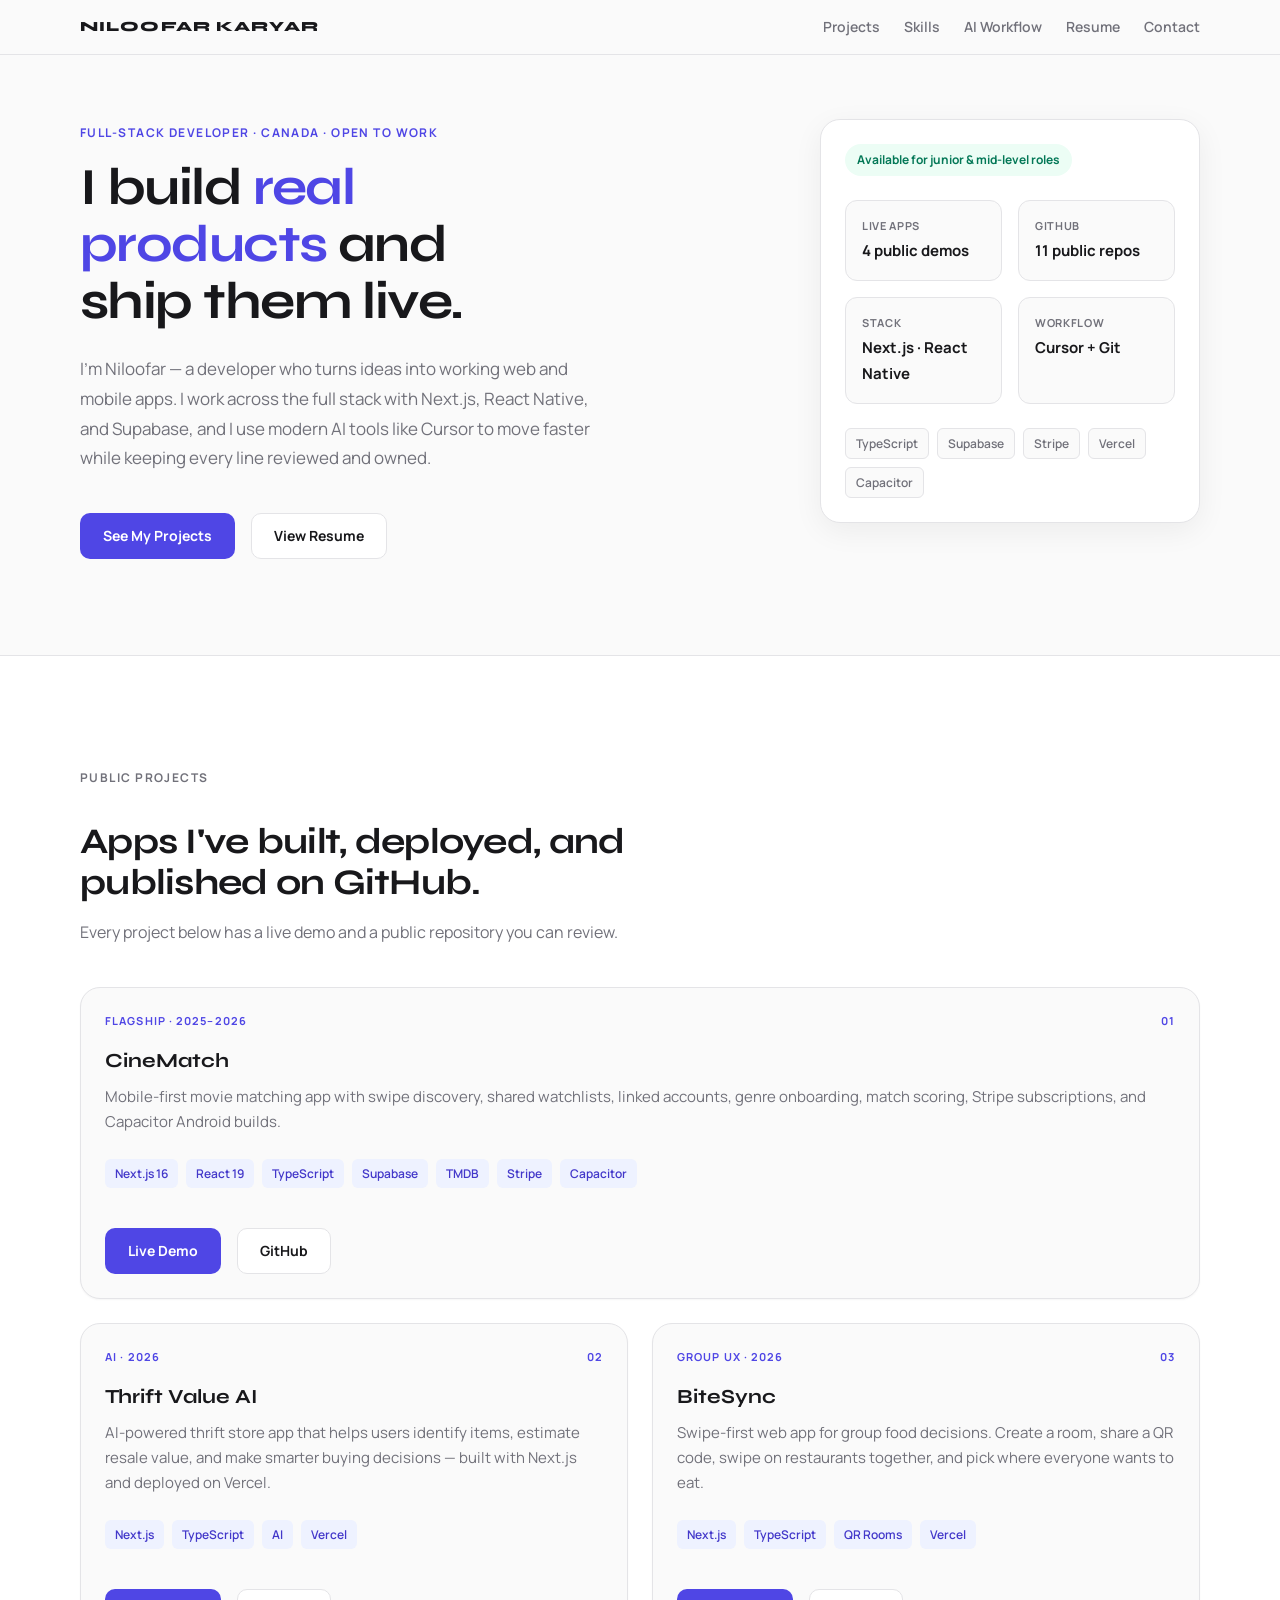
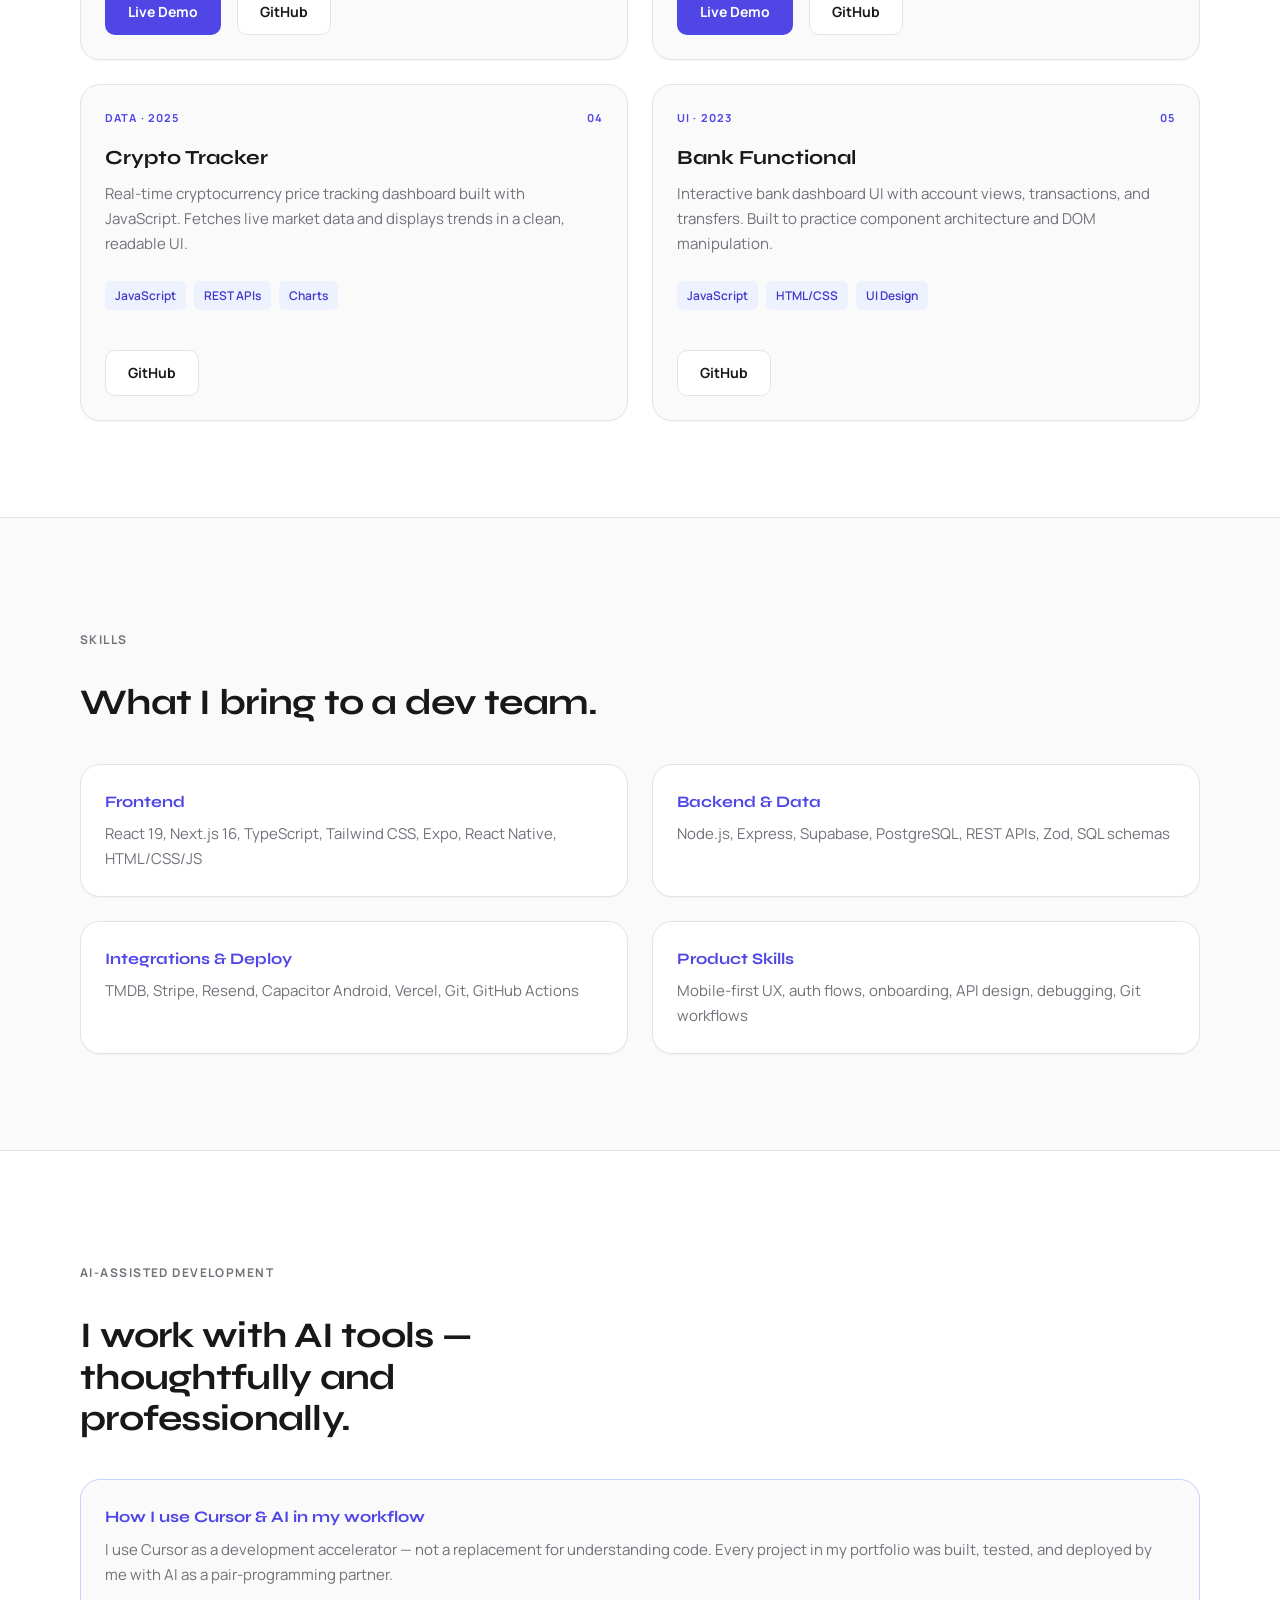
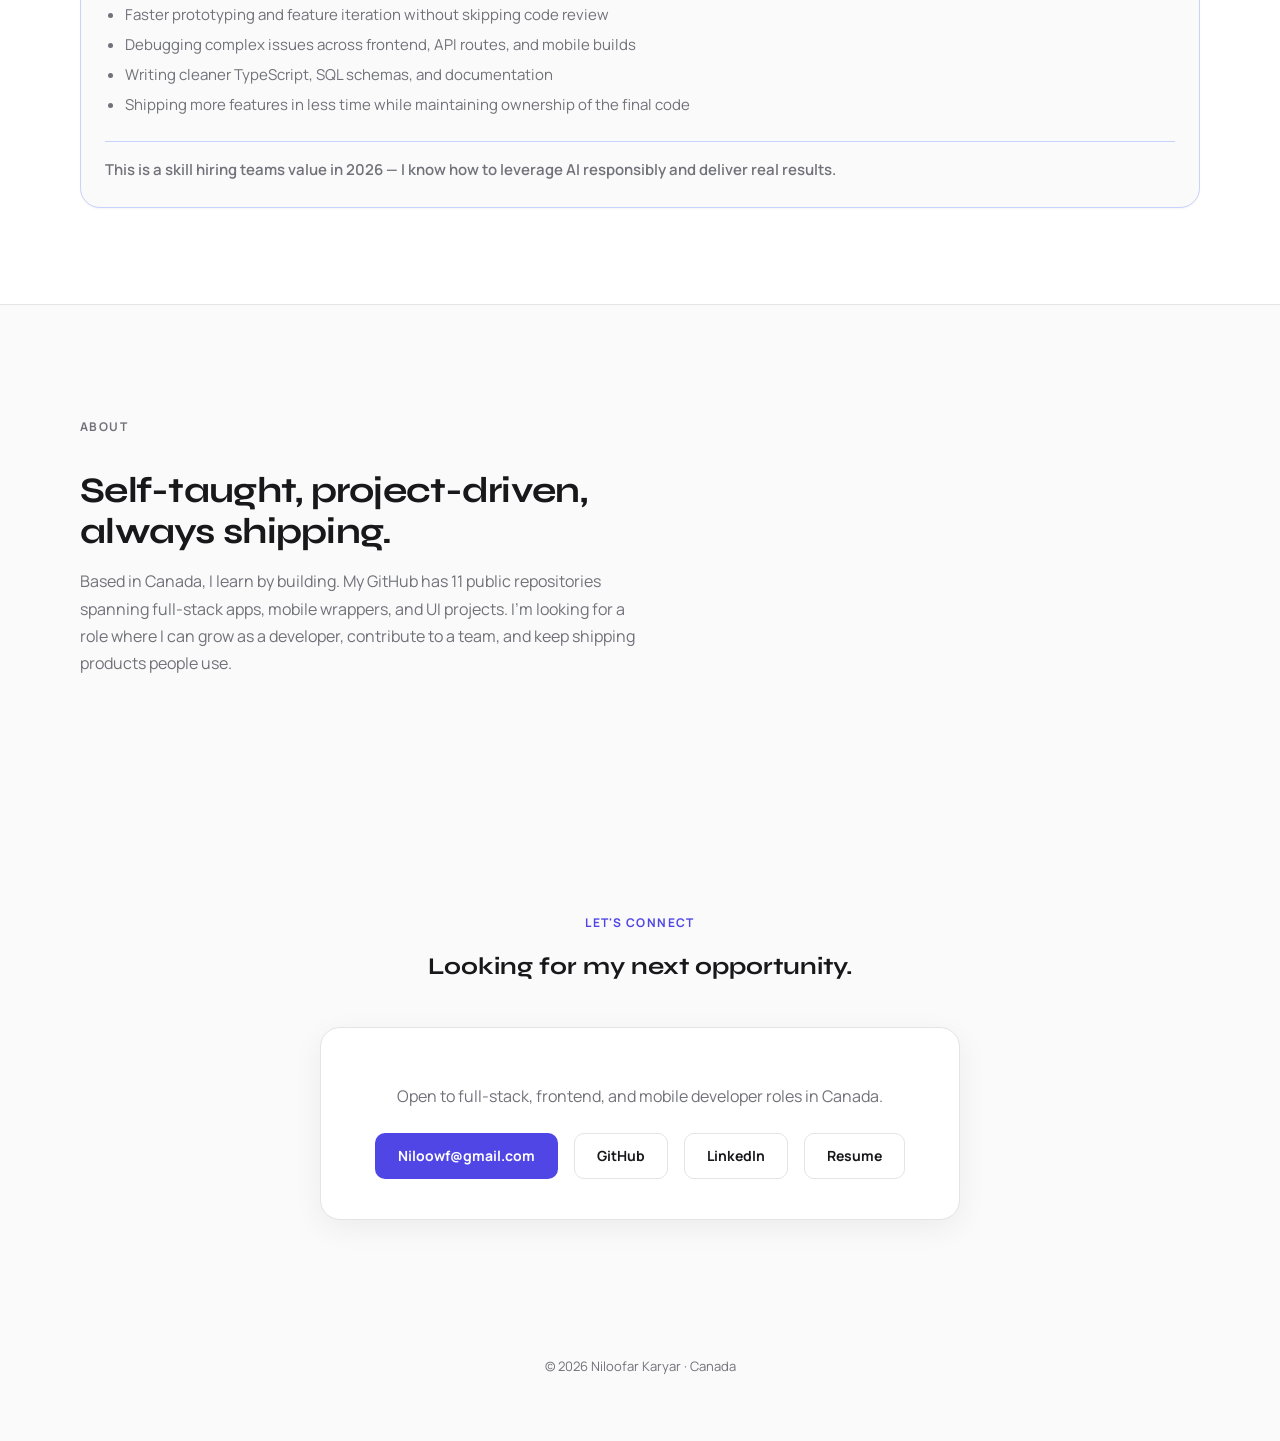
==== commit 33088a31: "Redesign portfolio spacing, remove Cinemate, add Thrift Value AI. Rebuild layout with consistent pad" ====
--- a/docs/index.html
+++ b/docs/index.html
@@ -6,7 +6,7 @@
     <title>Niloofar Karyar | Full-Stack Developer</title>
     <meta
       name="description"
-      content="Portfolio of Niloofar Karyar — full-stack developer in Canada. Public projects: CineMatch, BiteSync, Cinemate. AI-assisted workflow with Cursor."
+      content="Portfolio of Niloofar Karyar — full-stack developer in Canada. CineMatch, Thrift Value AI, BiteSync. AI-assisted workflow with Cursor."
     />
     <link rel="preconnect" href="https://fonts.googleapis.com" />
     <link rel="preconnect" href="https://fonts.gstatic.com" crossorigin />
@@ -17,230 +17,248 @@
     <link rel="stylesheet" href="styles.css" />
   </head>
   <body>
-    <main class="page-shell">
-      <section class="hero" id="top">
-        <nav class="topbar">
-          <a class="brand" href="#top">NILOOFAR KARYAR</a>
-          <div class="topbar-links">
-            <a href="#projects">Projects</a>
-            <a href="#skills">Skills</a>
-            <a href="#ai-workflow">AI Workflow</a>
-            <a href="resume.html">Resume</a>
-            <a href="#contact">Contact</a>
-          </div>
+    <header class="site-header">
+      <div class="container header-inner">
+        <a class="logo" href="#top">NILOOFAR KARYAR</a>
+        <nav class="nav">
+          <a href="#projects">Projects</a>
+          <a href="#skills">Skills</a>
+          <a href="#ai-workflow">AI Workflow</a>
+          <a href="resume.html">Resume</a>
+          <a href="#contact">Contact</a>
         </nav>
-
-        <div class="hero-grid">
-          <div class="hero-copy reveal">
+      </div>
+    </header>
+
+    <main id="top">
+      <section class="hero">
+        <div class="container hero-layout">
+          <div class="reveal">
             <p class="eyebrow">Full-Stack Developer · Canada · Open to Work</p>
-            <h1>I build <span>real products</span> and ship them live.</h1>
-            <p class="hero-text">
+            <h1>I build <em>real products</em> and ship them live.</h1>
+            <p class="hero-lead">
               I'm Niloofar — a developer who turns ideas into working web and mobile apps.
               I work across the full stack with Next.js, React Native, and Supabase, and I use
               modern AI tools like Cursor to move faster while keeping every line reviewed and owned.
             </p>
-            <div class="hero-actions">
+            <div class="hero-btns">
               <a class="btn btn-primary" href="#projects">See My Projects</a>
-              <a class="btn btn-secondary" href="resume.html">View Resume</a>
-            </div>
-          </div>
-
-          <div class="hero-card reveal">
-            <span class="status-pill">Available for junior & mid-level roles</span>
-            <div class="hero-stats">
-              <div>
-                <span>Live apps</span>
-                <strong>3 public demos</strong>
-              </div>
-              <div>
-                <span>GitHub</span>
+              <a class="btn btn-outline" href="resume.html">View Resume</a>
+            </div>
+          </div>
+
+          <aside class="hero-aside reveal">
+            <span class="badge">Available for junior & mid-level roles</span>
+            <div class="stat-grid">
+              <div>
+                <small>Live apps</small>
+                <strong>4 public demos</strong>
+              </div>
+              <div>
+                <small>GitHub</small>
                 <strong>11 public repos</strong>
               </div>
               <div>
-                <span>Stack</span>
+                <small>Stack</small>
                 <strong>Next.js · React Native</strong>
               </div>
               <div>
-                <span>Workflow</span>
+                <small>Workflow</small>
                 <strong>Cursor + Git</strong>
               </div>
             </div>
-            <div class="tag-row">
+            <div class="tag-list">
               <span>TypeScript</span>
               <span>Supabase</span>
               <span>Stripe</span>
               <span>Vercel</span>
               <span>Capacitor</span>
             </div>
-          </div>
-        </div>
-      </section>
-
-      <section class="section section-muted" id="projects">
-        <div class="section-heading reveal">
-          <p class="eyebrow">Public Projects</p>
-          <h2>Apps I've built, deployed, and published on GitHub.</h2>
-          <p>Every project below has a live demo and a public repository you can review.</p>
-        </div>
-
-        <div class="projects-grid">
-          <article class="project-card reveal project-featured">
-            <div class="project-meta"><span>Flagship · 2025–2026</span><span>01</span></div>
-            <h3>CineMatch</h3>
+          </aside>
+        </div>
+      </section>
+
+      <section class="section section-alt" id="projects">
+        <div class="container">
+          <div class="section-head reveal">
+            <p class="eyebrow">Public Projects</p>
+            <h2>Apps I've built, deployed, and published on GitHub.</h2>
+            <p>Every project below has a live demo and a public repository you can review.</p>
+          </div>
+
+          <div class="projects">
+            <article class="project project-wide reveal">
+              <div class="project-top"><span>Flagship · 2025–2026</span><span>01</span></div>
+              <h3>CineMatch</h3>
+              <p class="project-desc">
+                Mobile-first movie matching app with swipe discovery, shared watchlists, linked accounts,
+                genre onboarding, match scoring, Stripe subscriptions, and Capacitor Android builds.
+              </p>
+              <ul class="chips">
+                <li>Next.js 16</li><li>React 19</li><li>TypeScript</li><li>Supabase</li>
+                <li>TMDB</li><li>Stripe</li><li>Capacitor</li>
+              </ul>
+              <div class="project-actions">
+                <a class="btn btn-primary" href="https://cine-match-neon.vercel.app" target="_blank" rel="noreferrer">Live Demo</a>
+                <a class="btn btn-outline" href="https://github.com/iNiloowf/CineMatch" target="_blank" rel="noreferrer">GitHub</a>
+              </div>
+            </article>
+
+            <article class="project reveal">
+              <div class="project-top"><span>AI · 2026</span><span>02</span></div>
+              <h3>Thrift Value AI</h3>
+              <p class="project-desc">
+                AI-powered thrift store app that helps users identify items, estimate resale value,
+                and make smarter buying decisions — built with Next.js and deployed on Vercel.
+              </p>
+              <ul class="chips">
+                <li>Next.js</li><li>TypeScript</li><li>AI</li><li>Vercel</li>
+              </ul>
+              <div class="project-actions">
+                <a class="btn btn-primary" href="https://thrift-store-ai-app.vercel.app" target="_blank" rel="noreferrer">Live Demo</a>
+                <a class="btn btn-outline" href="https://github.com/iNiloowf/Thrift-Store-AI-App" target="_blank" rel="noreferrer">GitHub</a>
+              </div>
+            </article>
+
+            <article class="project reveal">
+              <div class="project-top"><span>Group UX · 2026</span><span>03</span></div>
+              <h3>BiteSync</h3>
+              <p class="project-desc">
+                Swipe-first web app for group food decisions. Create a room, share a QR code,
+                swipe on restaurants together, and pick where everyone wants to eat.
+              </p>
+              <ul class="chips">
+                <li>Next.js</li><li>TypeScript</li><li>QR Rooms</li><li>Vercel</li>
+              </ul>
+              <div class="project-actions">
+                <a class="btn btn-primary" href="https://bite-sync-three.vercel.app" target="_blank" rel="noreferrer">Live Demo</a>
+                <a class="btn btn-outline" href="https://github.com/iNiloowf/BiteSync" target="_blank" rel="noreferrer">GitHub</a>
+              </div>
+            </article>
+
+            <article class="project reveal">
+              <div class="project-top"><span>Data · 2025</span><span>04</span></div>
+              <h3>Crypto Tracker</h3>
+              <p class="project-desc">
+                Real-time cryptocurrency price tracking dashboard built with JavaScript.
+                Fetches live market data and displays trends in a clean, readable UI.
+              </p>
+              <ul class="chips">
+                <li>JavaScript</li><li>REST APIs</li><li>Charts</li>
+              </ul>
+              <div class="project-actions">
+                <a class="btn btn-outline" href="https://github.com/iNiloowf/faradars-crypto-tracking" target="_blank" rel="noreferrer">GitHub</a>
+              </div>
+            </article>
+
+            <article class="project reveal">
+              <div class="project-top"><span>UI · 2023</span><span>05</span></div>
+              <h3>Bank Functional</h3>
+              <p class="project-desc">
+                Interactive bank dashboard UI with account views, transactions, and transfers.
+                Built to practice component architecture and DOM manipulation.
+              </p>
+              <ul class="chips">
+                <li>JavaScript</li><li>HTML/CSS</li><li>UI Design</li>
+              </ul>
+              <div class="project-actions">
+                <a class="btn btn-outline" href="https://github.com/iNiloowf/Bank_Functional" target="_blank" rel="noreferrer">GitHub</a>
+              </div>
+            </article>
+          </div>
+        </div>
+      </section>
+
+      <section class="section" id="skills">
+        <div class="container">
+          <div class="section-head reveal">
+            <p class="eyebrow">Skills</p>
+            <h2>What I bring to a dev team.</h2>
+          </div>
+          <div class="grid-2 reveal">
+            <div class="card">
+              <h4>Frontend</h4>
+              <p>React 19, Next.js 16, TypeScript, Tailwind CSS, Expo, React Native, HTML/CSS/JS</p>
+            </div>
+            <div class="card">
+              <h4>Backend & Data</h4>
+              <p>Node.js, Express, Supabase, PostgreSQL, REST APIs, Zod, SQL schemas</p>
+            </div>
+            <div class="card">
+              <h4>Integrations & Deploy</h4>
+              <p>TMDB, Stripe, Resend, Capacitor Android, Vercel, Git, GitHub Actions</p>
+            </div>
+            <div class="card">
+              <h4>Product Skills</h4>
+              <p>Mobile-first UX, auth flows, onboarding, API design, debugging, Git workflows</p>
+            </div>
+          </div>
+        </div>
+      </section>
+
+      <section class="section section-alt" id="ai-workflow">
+        <div class="container">
+          <div class="section-head reveal">
+            <p class="eyebrow">AI-Assisted Development</p>
+            <h2>I work with AI tools — thoughtfully and professionally.</h2>
+          </div>
+          <div class="grid-2 reveal">
+            <div class="card ai-card">
+              <h4>How I use Cursor & AI in my workflow</h4>
+              <p>
+                I use Cursor as a development accelerator — not a replacement for understanding code.
+                Every project in my portfolio was built, tested, and deployed by me with AI as a pair-programming partner.
+              </p>
+              <ul>
+                <li>Faster prototyping and feature iteration without skipping code review</li>
+                <li>Debugging complex issues across frontend, API routes, and mobile builds</li>
+                <li>Writing cleaner TypeScript, SQL schemas, and documentation</li>
+                <li>Shipping more features in less time while maintaining ownership of the final code</li>
+              </ul>
+              <p class="ai-note">
+                This is a skill hiring teams value in 2026 — I know how to leverage AI responsibly and deliver real results.
+              </p>
+            </div>
+          </div>
+        </div>
+      </section>
+
+      <section class="section" id="about">
+        <div class="container">
+          <div class="section-head reveal">
+            <p class="eyebrow">About</p>
+            <h2>Self-taught, project-driven, always shipping.</h2>
             <p>
-              Mobile-first movie matching app with swipe discovery, shared watchlists, linked accounts,
-              genre onboarding, match scoring, Stripe subscriptions, and Capacitor Android builds.
+              Based in Canada, I learn by building. My GitHub has 11 public repositories spanning
+              full-stack apps, mobile wrappers, and UI projects. I'm looking for a role where I can
+              grow as a developer, contribute to a team, and keep shipping products people use.
             </p>
-            <ul class="chip-row">
-              <li>Next.js 16</li><li>React 19</li><li>TypeScript</li><li>Supabase</li>
-              <li>TMDB</li><li>Stripe</li><li>Capacitor</li>
-            </ul>
-            <div class="project-links">
-              <a class="btn btn-primary" href="https://cine-match-neon.vercel.app" target="_blank" rel="noreferrer">Live Demo</a>
-              <a class="btn btn-secondary" href="https://github.com/iNiloowf/CineMatch" target="_blank" rel="noreferrer">GitHub</a>
-            </div>
-          </article>
-
-          <article class="project-card reveal">
-            <div class="project-meta"><span>Group UX · 2026</span><span>02</span></div>
-            <h3>BiteSync</h3>
-            <p>
-              Swipe-first web app for group food decisions. Create a room, share a QR code,
-              swipe on restaurants together, and pick where everyone wants to eat.
-            </p>
-            <ul class="chip-row">
-              <li>Next.js</li><li>TypeScript</li><li>QR Rooms</li><li>Vercel</li>
-            </ul>
-            <div class="project-links">
-              <a class="btn btn-primary" href="https://bite-sync-three.vercel.app" target="_blank" rel="noreferrer">Live Demo</a>
-              <a class="btn btn-secondary" href="https://github.com/iNiloowf/BiteSync" target="_blank" rel="noreferrer">GitHub</a>
-            </div>
-          </article>
-
-          <article class="project-card reveal">
-            <div class="project-meta"><span>Movie App · 2025</span><span>03</span></div>
-            <h3>Cinemate</h3>
-            <p>
-              First-generation movie discovery app — the foundation that evolved into CineMatch
-              with richer auth, social features, and production architecture.
-            </p>
-            <ul class="chip-row">
-              <li>JavaScript</li><li>React</li><li>Vercel</li>
-            </ul>
-            <div class="project-links">
-              <a class="btn btn-primary" href="https://cinemate-pearl.vercel.app" target="_blank" rel="noreferrer">Live Demo</a>
-              <a class="btn btn-secondary" href="https://github.com/iNiloowf/cinemate" target="_blank" rel="noreferrer">GitHub</a>
-            </div>
-          </article>
-
-          <article class="project-card reveal">
-            <div class="project-meta"><span>Data · 2025</span><span>04</span></div>
-            <h3>Crypto Tracker</h3>
-            <p>
-              Real-time cryptocurrency price tracking dashboard built with JavaScript.
-              Fetches live market data and displays trends in a clean, readable UI.
-            </p>
-            <ul class="chip-row">
-              <li>JavaScript</li><li>REST APIs</li><li>Charts</li>
-            </ul>
-            <div class="project-links">
-              <a class="btn btn-secondary" href="https://github.com/iNiloowf/faradars-crypto-tracking" target="_blank" rel="noreferrer">GitHub</a>
-            </div>
-          </article>
-
-          <article class="project-card reveal">
-            <div class="project-meta"><span>UI · 2023</span><span>05</span></div>
-            <h3>Bank Functional</h3>
-            <p>
-              Interactive bank dashboard UI with account views, transactions, and transfers.
-              Built to practice component architecture and DOM manipulation.
-            </p>
-            <ul class="chip-row">
-              <li>JavaScript</li><li>HTML/CSS</li><li>UI Design</li>
-            </ul>
-            <div class="project-links">
-              <a class="btn btn-secondary" href="https://github.com/iNiloowf/Bank_Functional" target="_blank" rel="noreferrer">GitHub</a>
-            </div>
-          </article>
-        </div>
-      </section>
-
-      <section class="section" id="skills">
-        <div class="section-heading reveal">
-          <p class="eyebrow">Skills</p>
-          <h2>What I bring to a dev team.</h2>
-        </div>
-        <div class="skills-grid reveal">
-          <div class="skill-group">
-            <h4>Frontend</h4>
-            <p>React 19, Next.js 16, TypeScript, Tailwind CSS, Expo, React Native, HTML/CSS/JS</p>
-          </div>
-          <div class="skill-group">
-            <h4>Backend & Data</h4>
-            <p>Node.js, Express, Supabase, PostgreSQL, REST APIs, Zod, SQL schemas</p>
-          </div>
-          <div class="skill-group">
-            <h4>Integrations & Deploy</h4>
-            <p>TMDB, Stripe, Resend, Capacitor Android, Vercel, Git, GitHub Actions</p>
-          </div>
-          <div class="skill-group">
-            <h4>Product Skills</h4>
-            <p>Mobile-first UX, auth flows, onboarding, API design, debugging, Git workflows</p>
-          </div>
-        </div>
-      </section>
-
-      <section class="section section-muted" id="ai-workflow">
-        <div class="section-heading reveal">
-          <p class="eyebrow">AI-Assisted Development</p>
-          <h2>I work with AI tools — thoughtfully and professionally.</h2>
-        </div>
-        <div class="skills-grid ai-section reveal">
-          <div class="ai-card">
-            <h4>How I use Cursor & AI in my workflow</h4>
-            <p>
-              I use Cursor as a development accelerator — not a replacement for understanding code.
-              Every project in my portfolio was built, tested, and deployed by me with AI as a pair-programming partner.
-            </p>
-            <ul>
-              <li>Faster prototyping and feature iteration without skipping code review</li>
-              <li>Debugging complex issues across frontend, API routes, and mobile builds</li>
-              <li>Writing cleaner TypeScript, SQL schemas, and documentation</li>
-              <li>Shipping more features in less time while maintaining ownership of the final code</li>
-            </ul>
-            <p style="margin-top:14px;font-size:0.88rem;font-weight:600;color:var(--accent-dark)">
-              This is a skill hiring teams value in 2026 — I know how to leverage AI responsibly and deliver real results.
-            </p>
-          </div>
-        </div>
-      </section>
-
-      <section class="section" id="about">
-        <div class="section-heading reveal about-block">
-          <p class="eyebrow">About</p>
-          <h2>Self-taught, project-driven, always shipping.</h2>
-          <p>
-            Based in Canada, I learn by building. My GitHub has 11 public repositories spanning
-            full-stack apps, mobile wrappers, and UI projects. I'm looking for a role where I can
-            grow as a developer, contribute to a team, and keep shipping products people use.
-          </p>
-        </div>
-      </section>
-
-      <section class="section contact-section" id="contact">
-        <div class="contact-card reveal">
-          <p class="eyebrow">Let's Connect</p>
-          <h2>Looking for my next opportunity.</h2>
-          <p>Open to full-stack, frontend, and mobile developer roles in Canada.</p>
-          <div class="contact-actions">
-            <a class="btn btn-primary" href="mailto:Niloowf@gmail.com">Niloowf@gmail.com</a>
-            <a class="btn btn-secondary" href="https://github.com/iNiloowf" target="_blank" rel="noreferrer">GitHub</a>
-            <a class="btn btn-secondary" href="https://www.linkedin.com/in/niloofar-karyar-1b3258156/" target="_blank" rel="noreferrer">LinkedIn</a>
-            <a class="btn btn-secondary" href="resume.html">Resume</a>
+          </div>
+        </div>
+      </section>
+
+      <section class="section" id="contact">
+        <div class="container contact-wrap">
+          <div class="reveal">
+            <p class="eyebrow">Let's Connect</p>
+            <h2>Looking for my next opportunity.</h2>
+            <div class="contact-box">
+              <p>Open to full-stack, frontend, and mobile developer roles in Canada.</p>
+              <div class="hero-btns">
+                <a class="btn btn-primary" href="mailto:Niloowf@gmail.com">Niloowf@gmail.com</a>
+                <a class="btn btn-outline" href="https://github.com/iNiloowf" target="_blank" rel="noreferrer">GitHub</a>
+                <a class="btn btn-outline" href="https://www.linkedin.com/in/niloofar-karyar-1b3258156/" target="_blank" rel="noreferrer">LinkedIn</a>
+                <a class="btn btn-outline" href="resume.html">Resume</a>
+              </div>
+            </div>
           </div>
         </div>
       </section>
     </main>
+
+    <footer class="site-footer">
+      <div class="container">© 2026 Niloofar Karyar · Canada</div>
+    </footer>
 
     <script src="script.js"></script>
   </body>
--- a/docs/styles.css
+++ b/docs/styles.css
@@ -1,425 +1,596 @@
 :root {
-  --bg: #f7f5f2;
-  --bg-soft: #ffffff;
-  --text: #1c1917;
-  --muted: #57534e;
-  --line: #e7e5e4;
-  --accent: #6366f1;
-  --accent-soft: #eef2ff;
-  --accent-dark: #4338ca;
-  --warm: #f97316;
-  --shadow: 0 4px 24px rgba(28, 25, 23, 0.06);
-  --shadow-lg: 0 12px 40px rgba(28, 25, 23, 0.08);
-  --radius-xl: 24px;
-  --radius-lg: 16px;
-  --radius-md: 12px;
-  --container: min(1080px, calc(100vw - 40px));
-}
-
-* { box-sizing: border-box; }
+  --bg: #fafafa;
+  --surface: #ffffff;
+  --text: #18181b;
+  --muted: #71717a;
+  --line: #e4e4e7;
+  --accent: #4f46e5;
+  --accent-hover: #4338ca;
+  --accent-bg: #eef2ff;
+  --accent-border: #c7d2fe;
+  --success-bg: #ecfdf5;
+  --success-text: #047857;
+  --space-xs: 8px;
+  --space-sm: 16px;
+  --space-md: 24px;
+  --space-lg: 40px;
+  --space-xl: 64px;
+  --space-2xl: 96px;
+  --radius: 12px;
+  --radius-lg: 20px;
+  --max: 1120px;
+  --shadow-sm: 0 1px 2px rgba(0, 0, 0, 0.04);
+  --shadow-md: 0 8px 30px rgba(0, 0, 0, 0.06);
+}
+
+*, *::before, *::after { box-sizing: border-box; }
+
 html { scroll-behavior: smooth; }
 
 body {
   margin: 0;
-  font-family: "Manrope", system-ui, sans-serif;
+  font-family: "Manrope", system-ui, -apple-system, sans-serif;
+  font-size: 16px;
+  line-height: 1.6;
   color: var(--text);
   background: var(--bg);
-  line-height: 1.6;
-}
-
-body::before {
-  content: "";
-  position: fixed;
-  inset: 0;
-  background:
-    radial-gradient(circle at 10% 0%, rgba(99, 102, 241, 0.07), transparent 40%),
-    radial-gradient(circle at 90% 20%, rgba(249, 115, 22, 0.05), transparent 35%);
-  pointer-events: none;
-  z-index: -1;
-}
-
+  -webkit-font-smoothing: antialiased;
+}
+
+img { max-width: 100%; display: block; }
 a { color: inherit; text-decoration: none; }
-ul { list-style: none; margin: 0; padding: 0; }
-
-.page-shell { width: 100%; }
-
-.hero, .section { width: var(--container); margin: 0 auto; }
-
+ul { margin: 0; padding: 0; list-style: none; }
+p { margin: 0; }
+h1, h2, h3, h4 { margin: 0; font-family: "Syne", sans-serif; }
+
+.container {
+  width: min(var(--max), calc(100% - 48px));
+  margin-left: auto;
+  margin-right: auto;
+}
+
+/* Header */
+.site-header {
+  position: sticky;
+  top: 0;
+  z-index: 50;
+  background: rgba(250, 250, 250, 0.92);
+  backdrop-filter: blur(12px);
+  border-bottom: 1px solid var(--line);
+}
+
+.header-inner {
+  display: flex;
+  align-items: center;
+  justify-content: space-between;
+  gap: var(--space-md);
+  padding: var(--space-sm) 0;
+}
+
+.logo {
+  font-family: "Syne", sans-serif;
+  font-size: 0.875rem;
+  font-weight: 800;
+  letter-spacing: 0.08em;
+  color: var(--text);
+}
+
+.nav {
+  display: flex;
+  flex-wrap: wrap;
+  align-items: center;
+  gap: var(--space-md);
+}
+
+.nav a {
+  font-size: 0.875rem;
+  font-weight: 600;
+  color: var(--muted);
+  transition: color 0.15s;
+}
+
+.nav a:hover { color: var(--accent); }
+
+/* Hero */
 .hero {
-  min-height: auto;
-  padding: 28px 0 48px;
-}
-
-.topbar {
-  display: flex;
-  justify-content: space-between;
-  align-items: center;
-  gap: 20px;
-  padding: 8px 0 40px;
-}
-
-.brand {
-  font-family: "Syne", sans-serif;
-  font-size: 0.9rem;
-  font-weight: 800;
+  padding: var(--space-xl) 0 var(--space-2xl);
+}
+
+.hero-layout {
+  display: grid;
+  grid-template-columns: 1fr 380px;
+  gap: var(--space-lg);
+  align-items: start;
+}
+
+.eyebrow {
+  display: inline-block;
+  margin-bottom: var(--space-sm);
+  font-size: 0.75rem;
+  font-weight: 700;
   letter-spacing: 0.12em;
-  color: var(--text);
-}
-
-.topbar-links { display: flex; gap: 20px; flex-wrap: wrap; }
-.topbar-links a {
-  color: var(--muted);
-  font-size: 0.88rem;
-  font-weight: 600;
-  transition: color 0.2s;
-}
-.topbar-links a:hover { color: var(--accent); }
-
-.hero-grid {
-  display: grid;
-  grid-template-columns: 1.1fr 0.9fr;
-  align-items: center;
-  gap: 40px;
-}
-
-.eyebrow {
-  margin: 0 0 14px;
-  font-size: 0.72rem;
-  font-weight: 700;
-  letter-spacing: 0.16em;
   text-transform: uppercase;
   color: var(--accent);
 }
 
-.hero-copy h1, .section-heading h2, .contact-card h2 {
-  margin: 0;
-  font-family: "Syne", sans-serif;
-  line-height: 1.08;
+.hero h1 {
+  font-size: clamp(2.25rem, 5vw, 3.25rem);
+  line-height: 1.1;
   letter-spacing: -0.03em;
-  color: var(--text);
-}
-
-.hero-copy h1 { font-size: clamp(2rem, 4.8vw, 3.4rem); max-width: 14ch; }
-.hero-copy h1 span { color: var(--accent-dark); }
-
-.hero-text, .section-heading p, .project-card p, .contact-card p, .about-block p {
-  color: var(--muted);
-  line-height: 1.7;
-  font-size: 1rem;
-  margin: 16px 0 0;
-}
-
-.hero-actions, .contact-actions, .project-links {
-  display: flex;
-  gap: 12px;
+  max-width: 12ch;
+}
+
+.hero h1 em {
+  font-style: normal;
+  color: var(--accent);
+}
+
+.hero-lead {
+  margin-top: var(--space-md);
+  max-width: 52ch;
+  font-size: 1.0625rem;
+  line-height: 1.75;
+  color: var(--muted);
+}
+
+.hero-btns {
+  display: flex;
   flex-wrap: wrap;
-  margin-top: 24px;
+  gap: var(--space-sm);
+  margin-top: var(--space-lg);
 }
 
 .btn {
   display: inline-flex;
   align-items: center;
   justify-content: center;
-  min-height: 44px;
-  padding: 0 20px;
-  border-radius: 999px;
-  border: 1px solid var(--line);
-  font-weight: 700;
-  font-size: 0.88rem;
-  transition: transform 0.2s, box-shadow 0.2s, background 0.2s;
-}
-
-.btn:hover {
-  transform: translateY(-1px);
-  box-shadow: var(--shadow);
-}
+  min-height: 46px;
+  padding: 0 22px;
+  border-radius: 10px;
+  font-size: 0.875rem;
+  font-weight: 700;
+  border: 1px solid transparent;
+  transition: background 0.15s, border-color 0.15s, transform 0.15s;
+}
+
+.btn:hover { transform: translateY(-1px); }
 
 .btn-primary {
   background: var(--accent);
   color: #fff;
-  border-color: var(--accent);
-}
-
-.btn-primary:hover { background: var(--accent-dark); }
-
-.btn-secondary {
-  background: var(--bg-soft);
+}
+
+.btn-primary:hover { background: var(--accent-hover); }
+
+.btn-outline {
+  background: var(--surface);
+  border-color: var(--line);
   color: var(--text);
 }
 
-.hero-card {
-  background: var(--bg-soft);
+.btn-outline:hover { border-color: var(--accent-border); }
+
+.hero-aside {
+  background: var(--surface);
   border: 1px solid var(--line);
-  border-radius: var(--radius-xl);
-  padding: 28px;
-  box-shadow: var(--shadow-lg);
-}
-
-.status-pill {
-  display: inline-block;
-  padding: 8px 14px;
+  border-radius: var(--radius-lg);
+  padding: var(--space-md);
+  box-shadow: var(--shadow-md);
+}
+
+.badge {
+  display: inline-flex;
+  align-items: center;
+  padding: 6px 12px;
   border-radius: 999px;
-  background: var(--accent-soft);
-  color: var(--accent-dark);
+  background: var(--success-bg);
+  color: var(--success-text);
   font-size: 0.75rem;
   font-weight: 700;
-  letter-spacing: 0.04em;
-}
-
-.hero-stats {
+}
+
+.stat-grid {
+  display: grid;
+  grid-template-columns: 1fr 1fr;
+  gap: var(--space-sm);
+  margin-top: var(--space-md);
+}
+
+.stat-grid div {
+  padding: var(--space-sm);
+  border-radius: var(--radius);
+  background: var(--bg);
+  border: 1px solid var(--line);
+}
+
+.stat-grid small {
+  display: block;
+  margin-bottom: 4px;
+  font-size: 0.6875rem;
+  font-weight: 700;
+  letter-spacing: 0.06em;
+  text-transform: uppercase;
+  color: var(--muted);
+}
+
+.stat-grid strong {
+  font-size: 0.9375rem;
+  font-weight: 700;
+  line-height: 1.35;
+}
+
+.tag-list {
+  display: flex;
+  flex-wrap: wrap;
+  gap: 8px;
+  margin-top: var(--space-md);
+}
+
+.tag-list span {
+  padding: 5px 10px;
+  border-radius: 6px;
+  background: var(--bg);
+  border: 1px solid var(--line);
+  font-size: 0.75rem;
+  font-weight: 600;
+  color: var(--muted);
+}
+
+/* Sections */
+.section {
+  padding: var(--space-2xl) 0;
+}
+
+.section-alt {
+  background: var(--surface);
+  border-top: 1px solid var(--line);
+  border-bottom: 1px solid var(--line);
+}
+
+.section-head {
+  max-width: 560px;
+  margin-bottom: var(--space-lg);
+}
+
+.section-head h2 {
+  margin-top: var(--space-sm);
+  font-size: clamp(1.75rem, 3vw, 2.25rem);
+  line-height: 1.15;
+  letter-spacing: -0.02em;
+}
+
+.section-head p {
+  margin-top: var(--space-sm);
+  color: var(--muted);
+  line-height: 1.7;
+}
+
+/* Projects */
+.projects {
   display: grid;
   grid-template-columns: repeat(2, 1fr);
-  gap: 12px;
-  margin-top: 24px;
-}
-
-.hero-stats div {
-  padding: 16px;
-  border-radius: var(--radius-md);
+  gap: var(--space-md);
+}
+
+.project {
+  display: flex;
+  flex-direction: column;
+  background: var(--surface);
+  border: 1px solid var(--line);
+  border-radius: var(--radius-lg);
+  padding: var(--space-md);
+  box-shadow: var(--shadow-sm);
+  transition: box-shadow 0.2s, transform 0.2s;
+}
+
+.section-alt .project {
   background: var(--bg);
-  border: 1px solid var(--line);
-}
-
-.hero-stats span {
-  display: block;
-  font-size: 0.72rem;
-  font-weight: 700;
-  letter-spacing: 0.08em;
+}
+
+.project:hover {
+  box-shadow: var(--shadow-md);
+  transform: translateY(-2px);
+}
+
+.project-wide { grid-column: 1 / -1; }
+
+.project-top {
+  display: flex;
+  justify-content: space-between;
+  align-items: center;
+  margin-bottom: var(--space-sm);
+  font-size: 0.6875rem;
+  font-weight: 700;
+  letter-spacing: 0.1em;
   text-transform: uppercase;
-  color: var(--muted);
-  margin-bottom: 6px;
-}
-
-.hero-stats strong { font-size: 0.95rem; color: var(--text); }
-
-.tag-row {
+  color: var(--accent);
+}
+
+.project h3 {
+  font-size: 1.25rem;
+  margin-bottom: var(--space-xs);
+}
+
+.project-desc {
+  flex: 1;
+  color: var(--muted);
+  font-size: 0.9375rem;
+  line-height: 1.65;
+}
+
+.chips {
   display: flex;
   flex-wrap: wrap;
   gap: 8px;
-  margin-top: 20px;
-}
-
-.tag-row span {
-  padding: 6px 12px;
-  border-radius: 999px;
-  background: var(--bg);
-  border: 1px solid var(--line);
-  font-size: 0.78rem;
+  margin: var(--space-md) 0;
+}
+
+.chips li {
+  padding: 5px 10px;
+  border-radius: 6px;
+  background: var(--accent-bg);
+  color: var(--accent-hover);
+  font-size: 0.75rem;
   font-weight: 600;
-  color: var(--muted);
-}
-
-.section { padding: 56px 0; }
-.section-heading { max-width: 640px; margin-bottom: 32px; }
-.section-heading h2, .contact-card h2 { font-size: clamp(1.6rem, 3.5vw, 2.4rem); }
-
-.section-muted {
-  background: var(--bg-soft);
-  border-top: 1px solid var(--line);
-  border-bottom: 1px solid var(--line);
-}
-
-.projects-grid {
+}
+
+.project-actions {
+  display: flex;
+  flex-wrap: wrap;
+  gap: var(--space-sm);
+  margin-top: auto;
+  padding-top: var(--space-sm);
+}
+
+/* Skills */
+.grid-2 {
   display: grid;
   grid-template-columns: repeat(2, 1fr);
-  gap: 16px;
-}
-
-.project-card {
-  background: var(--bg-soft);
+  gap: var(--space-md);
+}
+
+.card {
+  background: var(--surface);
   border: 1px solid var(--line);
   border-radius: var(--radius-lg);
-  padding: 24px;
-  box-shadow: var(--shadow);
-  transition: transform 0.2s, box-shadow 0.2s;
-}
-
-.project-card:hover {
-  transform: translateY(-3px);
-  box-shadow: var(--shadow-lg);
-}
-
-.project-featured { grid-column: span 2; }
-
-.project-meta {
+  padding: var(--space-md);
+  box-shadow: var(--shadow-sm);
+}
+
+.section-alt .card { background: var(--bg); }
+
+.card h4 {
+  font-size: 1rem;
+  color: var(--accent);
+  margin-bottom: var(--space-xs);
+}
+
+.card p {
+  color: var(--muted);
+  font-size: 0.9375rem;
+  line-height: 1.65;
+}
+
+.ai-card {
+  grid-column: 1 / -1;
+  background: linear-gradient(135deg, #fff 0%, var(--accent-bg) 100%);
+  border-color: var(--accent-border);
+}
+
+.ai-card ul {
+  margin-top: var(--space-sm);
+  padding-left: 20px;
+  list-style: disc;
+  color: var(--muted);
+  font-size: 0.9375rem;
+}
+
+.ai-card li { margin-bottom: 6px; }
+
+.ai-note {
+  margin-top: var(--space-md);
+  padding-top: var(--space-sm);
+  border-top: 1px solid var(--accent-border);
+  font-size: 0.875rem;
+  font-weight: 600;
+  color: var(--accent-hover);
+}
+
+/* Contact */
+.contact-wrap {
+  max-width: 640px;
+  margin: 0 auto;
+  text-align: center;
+}
+
+.contact-box {
+  margin-top: var(--space-lg);
+  padding: var(--space-lg);
+  background: var(--surface);
+  border: 1px solid var(--line);
+  border-radius: var(--radius-lg);
+  box-shadow: var(--shadow-md);
+}
+
+.contact-box p {
+  margin-top: var(--space-sm);
+  color: var(--muted);
+}
+
+.contact-box .hero-btns {
+  justify-content: center;
+  margin-top: var(--space-md);
+}
+
+/* Footer */
+.site-footer {
+  padding: var(--space-lg) 0 var(--space-xl);
+  text-align: center;
+  font-size: 0.8125rem;
+  color: var(--muted);
+}
+
+/* Reveal */
+.reveal {
+  opacity: 0;
+  transform: translateY(12px);
+  transition: opacity 0.5s ease, transform 0.5s ease;
+}
+
+.reveal.visible {
+  opacity: 1;
+  transform: none;
+}
+
+/* Resume */
+.resume-body { background: #fff; }
+
+.resume-bar {
+  position: sticky;
+  top: 0;
+  z-index: 50;
   display: flex;
   justify-content: space-between;
-  gap: 12px;
-  font-size: 0.72rem;
-  font-weight: 700;
+  align-items: center;
+  gap: var(--space-sm);
+  padding: var(--space-sm) var(--space-md);
+  background: rgba(255, 255, 255, 0.95);
+  border-bottom: 1px solid var(--line);
+  backdrop-filter: blur(8px);
+}
+
+.resume-doc {
+  width: min(760px, calc(100% - 48px));
+  margin: 0 auto;
+  padding: var(--space-xl) 0 var(--space-2xl);
+}
+
+.resume-doc header {
+  display: flex;
+  justify-content: space-between;
+  gap: var(--space-md);
+  flex-wrap: wrap;
+  padding-bottom: var(--space-md);
+  margin-bottom: var(--space-lg);
+  border-bottom: 2px solid var(--text);
+}
+
+.resume-doc h1 {
+  font-size: 2rem;
+  letter-spacing: -0.02em;
+}
+
+.resume-role {
+  margin-top: 6px;
+  font-weight: 700;
+  color: var(--accent);
+}
+
+.resume-links-col {
+  display: flex;
+  flex-direction: column;
+  gap: 4px;
+  font-size: 0.875rem;
+  color: var(--muted);
+}
+
+.resume-links-col a {
+  color: var(--accent);
+  text-decoration: underline;
+}
+
+.resume-block {
+  margin-bottom: var(--space-lg);
+}
+
+.resume-block h2 {
+  margin-bottom: var(--space-sm);
+  font-size: 0.8125rem;
+  font-weight: 800;
   letter-spacing: 0.1em;
   text-transform: uppercase;
   color: var(--accent);
-  margin-bottom: 10px;
-}
-
-.project-card h3 {
-  margin: 0 0 10px;
-  font-family: "Syne", sans-serif;
-  font-size: 1.25rem;
-}
-
-.chip-row { display: flex; flex-wrap: wrap; gap: 8px; margin-top: 14px; }
-.chip-row li {
-  padding: 6px 11px;
-  border-radius: 999px;
-  background: var(--accent-soft);
-  color: var(--accent-dark);
-  font-size: 0.8rem;
-  font-weight: 600;
-}
-
-.skills-grid {
+}
+
+.resume-block > p {
+  color: var(--muted);
+  line-height: 1.7;
+}
+
+.skill-lines {
   display: grid;
-  grid-template-columns: repeat(2, 1fr);
-  gap: 16px;
-}
-
-.skill-group, .ai-card {
-  background: var(--bg-soft);
-  border: 1px solid var(--line);
-  border-radius: var(--radius-lg);
-  padding: 22px;
-  box-shadow: var(--shadow);
-}
-
-.skill-group h4, .ai-card h4 {
-  margin: 0 0 10px;
-  font-family: "Syne", sans-serif;
-  font-size: 1rem;
-  color: var(--accent-dark);
-}
-
-.skill-group p, .ai-card p { margin: 0; color: var(--muted); font-size: 0.92rem; line-height: 1.65; }
-
-.ai-section { margin-top: 16px; }
-.ai-card { grid-column: span 2; border-color: #c7d2fe; background: linear-gradient(135deg, #fff 0%, #eef2ff 100%); }
-.ai-card ul { margin: 12px 0 0; padding-left: 18px; color: var(--muted); font-size: 0.92rem; }
-.ai-card li { margin-bottom: 6px; }
-
-.contact-card {
-  background: var(--bg-soft);
-  border: 1px solid var(--line);
-  border-radius: var(--radius-xl);
-  padding: 36px;
-  box-shadow: var(--shadow-lg);
-  text-align: center;
-  max-width: 720px;
-  margin: 0 auto;
-}
-
-.contact-card .eyebrow, .contact-card h2, .contact-card p { text-align: center; }
-.contact-actions { justify-content: center; }
-
-.reveal {
-  opacity: 0;
-  transform: translateY(16px);
-  transition: opacity 0.6s ease, transform 0.6s ease;
-}
-.reveal.is-visible { opacity: 1; transform: translateY(0); }
-
-/* Resume */
-.resume-body { background: #fff; }
-
-.resume-toolbar {
-  position: sticky;
-  top: 0;
-  z-index: 10;
-  display: flex;
-  justify-content: space-between;
-  align-items: center;
-  padding: 12px 24px;
-  background: var(--bg-soft);
-  border-bottom: 1px solid var(--line);
-  box-shadow: var(--shadow);
-}
-
-.resume-page {
-  max-width: 780px;
-  margin: 0 auto;
-  padding: 40px 32px 64px;
-  font-family: "Manrope", sans-serif;
-}
-
-.resume-header {
-  display: flex;
-  justify-content: space-between;
-  gap: 24px;
-  flex-wrap: wrap;
-  padding-bottom: 24px;
-  border-bottom: 2px solid var(--text);
-  margin-bottom: 28px;
-}
-
-.resume-header h1 {
-  margin: 0;
-  font-family: "Syne", sans-serif;
-  font-size: 2rem;
-  letter-spacing: -0.02em;
-}
-
-.resume-title { margin: 6px 0 0; color: var(--accent-dark); font-weight: 700; font-size: 1rem; }
-
-.resume-contact {
-  display: flex;
-  flex-direction: column;
-  gap: 4px;
-  font-size: 0.88rem;
-  color: var(--muted);
-}
-
-.resume-contact a { color: var(--accent-dark); text-decoration: underline; }
-
-.resume-section { margin-bottom: 28px; }
-
-.resume-section h2 {
-  margin: 0 0 12px;
-  font-family: "Syne", sans-serif;
-  font-size: 0.95rem;
-  text-transform: uppercase;
-  letter-spacing: 0.1em;
-  color: var(--accent);
-}
-
-.resume-section > p { margin: 0; color: var(--muted); line-height: 1.65; }
-
-.resume-skills { display: grid; gap: 8px; font-size: 0.92rem; color: var(--muted); }
-
-.resume-item { margin-bottom: 22px; }
-
-.resume-item-head {
+  gap: 8px;
+  font-size: 0.9375rem;
+  color: var(--muted);
+}
+
+.job {
+  margin-bottom: var(--space-md);
+}
+
+.job-head {
   display: flex;
   justify-content: space-between;
   align-items: baseline;
-  gap: 12px;
-}
-
-.resume-item-head h3 { margin: 0; font-family: "Syne", sans-serif; font-size: 1.05rem; }
-.resume-item-head span { color: var(--muted); font-size: 0.85rem; white-space: nowrap; }
-
-.resume-links { margin: 4px 0 8px; font-size: 0.85rem; }
-.resume-links a { color: var(--accent-dark); }
-
-.resume-item ul {
-  margin: 0;
+  gap: var(--space-sm);
+  margin-bottom: 4px;
+}
+
+.job-head h3 { font-size: 1.0625rem; }
+
+.job-head span {
+  font-size: 0.8125rem;
+  color: var(--muted);
+  white-space: nowrap;
+}
+
+.job-links {
+  margin-bottom: var(--space-xs);
+  font-size: 0.8125rem;
+}
+
+.job-links a { color: var(--accent); font-weight: 600; }
+
+.job ul {
   padding-left: 18px;
-  color: var(--muted);
-  font-size: 0.92rem;
+  list-style: disc;
+  color: var(--muted);
+  font-size: 0.9375rem;
   line-height: 1.65;
 }
 
-.resume-item li { margin-bottom: 5px; }
+.job li { margin-bottom: 4px; }
 
 @media print {
   .no-print { display: none !important; }
-  .resume-page { padding: 0; max-width: 100%; }
-}
-
-@media (max-width: 860px) {
-  .hero-grid { grid-template-columns: 1fr; }
-  .projects-grid, .skills-grid { grid-template-columns: 1fr; }
-  .project-featured, .ai-card { grid-column: span 1; }
-  .topbar { flex-direction: column; align-items: flex-start; }
+  .resume-doc { width: 100%; padding: 0; }
+}
+
+@media (max-width: 900px) {
+  .hero-layout,
+  .projects,
+  .grid-2 {
+    grid-template-columns: 1fr;
+  }
+
+  .project-wide { grid-column: auto; }
+
+  .header-inner {
+    flex-direction: column;
+    align-items: flex-start;
+  }
+
+  .hero { padding: var(--space-lg) 0 var(--space-xl); }
+  .section { padding: var(--space-xl) 0; }
+}
+
+@media (max-width: 600px) {
+  .container,
+  .resume-doc {
+    width: calc(100% - 32px);
+  }
+
+  .stat-grid { grid-template-columns: 1fr; }
 }
 
 @media (prefers-reduced-motion: reduce) {
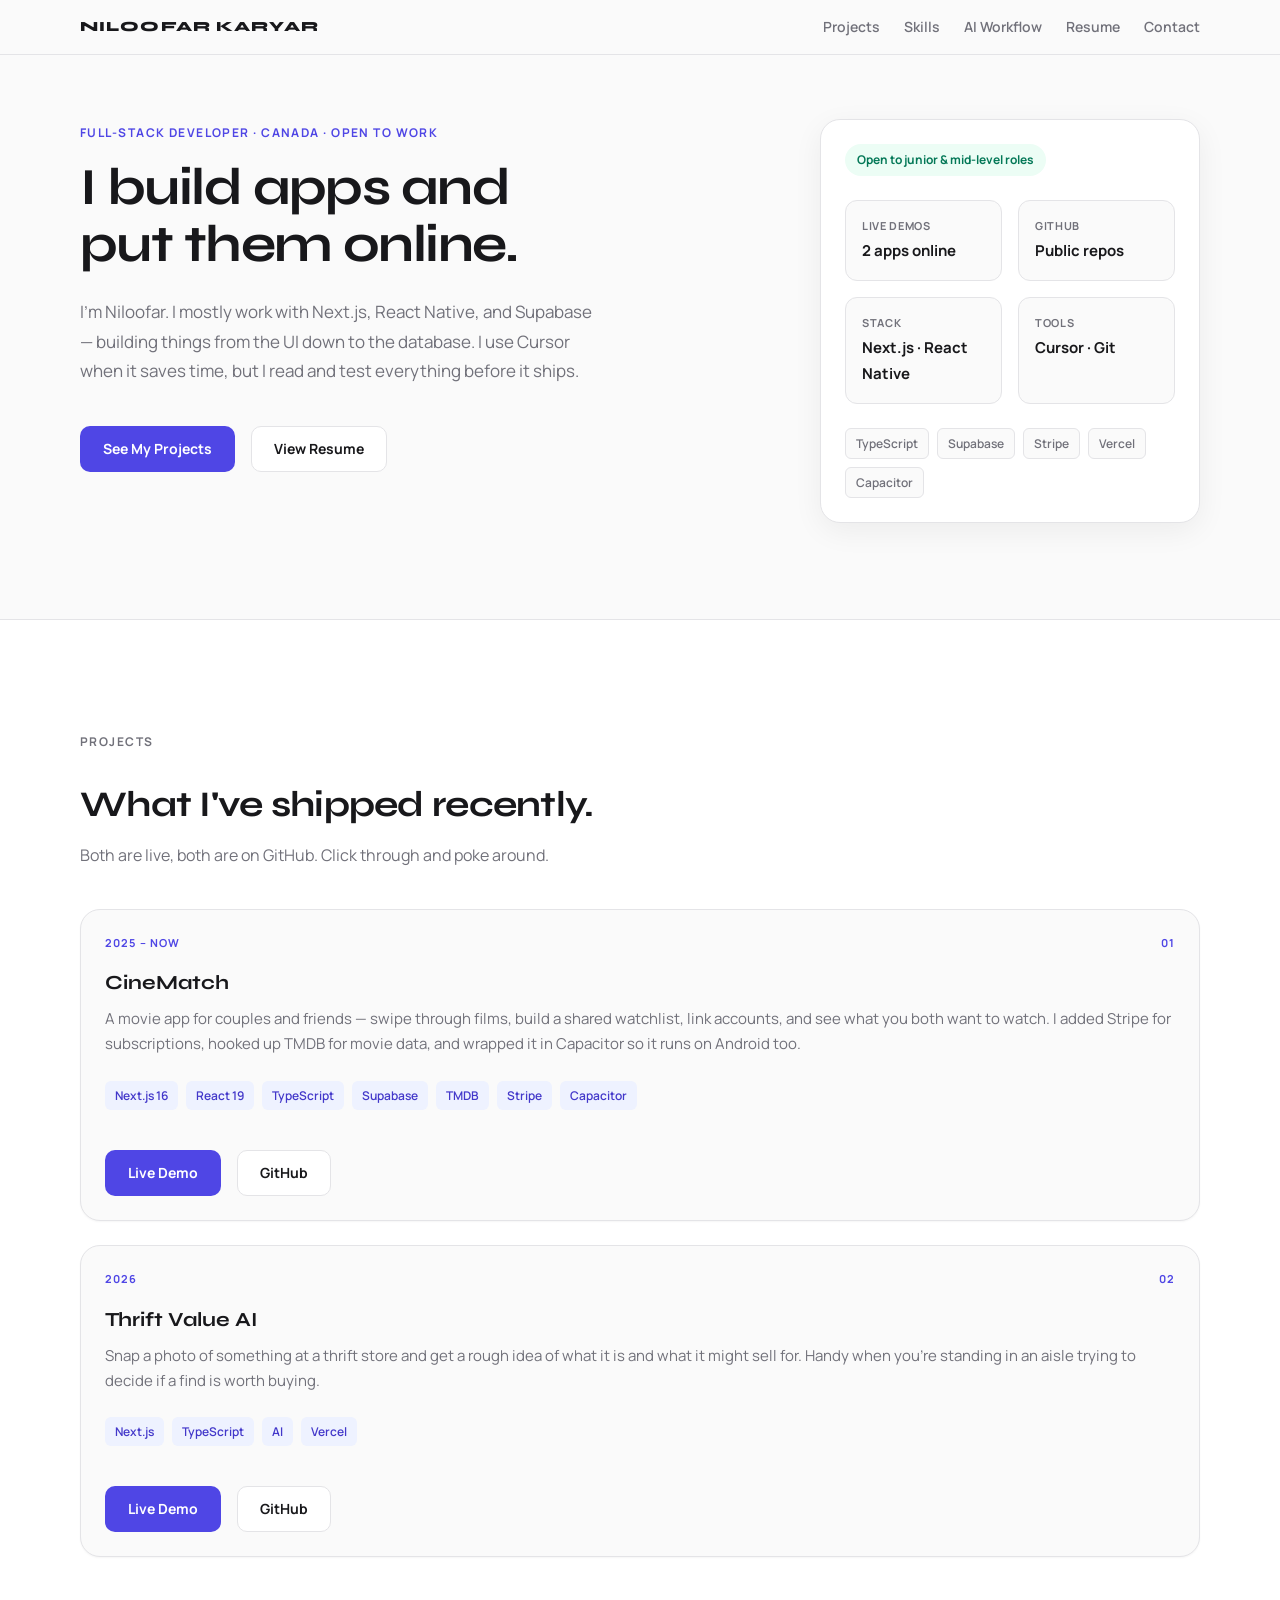
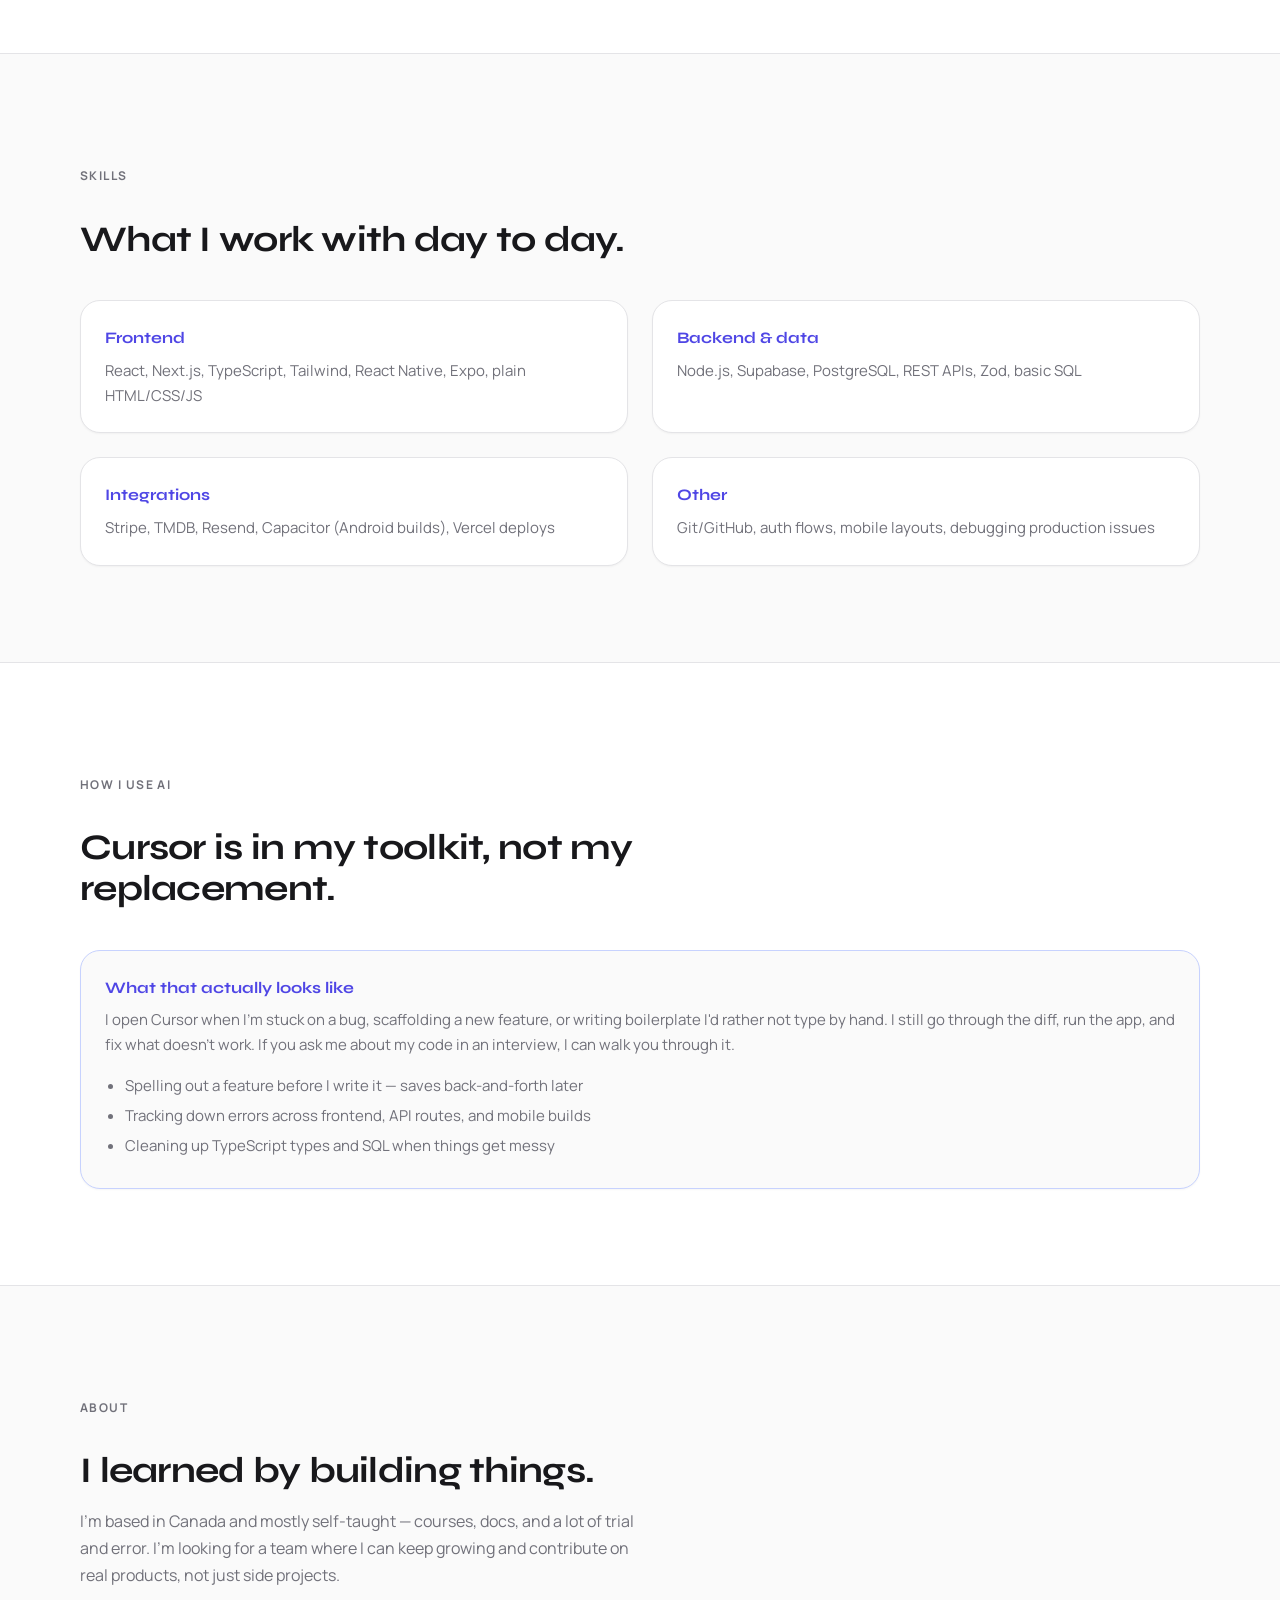
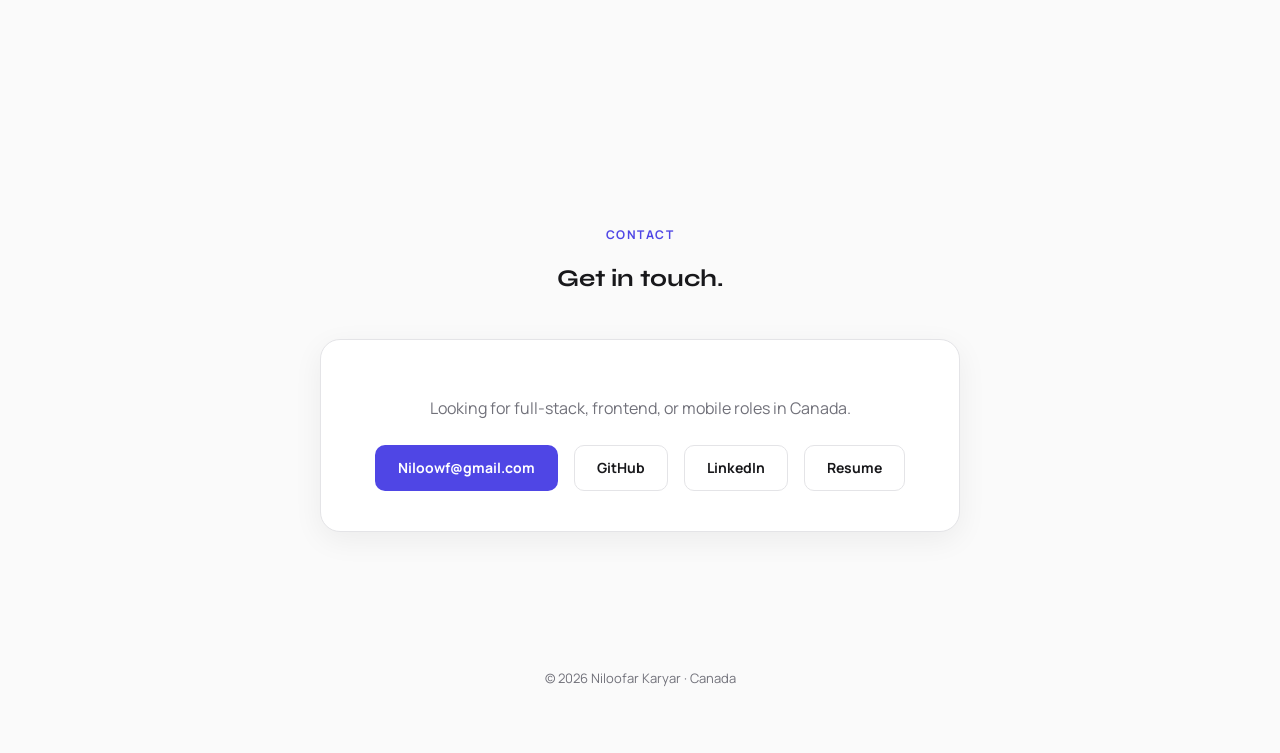
==== commit e878a864: "Remove old projects and rewrite copy in a natural voice. Drop BiteSync, Cinemate, Crypto Tracker, an" ====
--- a/docs/index.html
+++ b/docs/index.html
@@ -6,7 +6,7 @@
     <title>Niloofar Karyar | Full-Stack Developer</title>
     <meta
       name="description"
-      content="Portfolio of Niloofar Karyar — full-stack developer in Canada. CineMatch, Thrift Value AI, BiteSync. AI-assisted workflow with Cursor."
+      content="Niloofar Karyar — full-stack developer in Canada. CineMatch and Thrift Value AI."
     />
     <link rel="preconnect" href="https://fonts.googleapis.com" />
     <link rel="preconnect" href="https://fonts.gstatic.com" crossorigin />
@@ -35,11 +35,11 @@
         <div class="container hero-layout">
           <div class="reveal">
             <p class="eyebrow">Full-Stack Developer · Canada · Open to Work</p>
-            <h1>I build <em>real products</em> and ship them live.</h1>
+            <h1>I build apps and put them online.</h1>
             <p class="hero-lead">
-              I'm Niloofar — a developer who turns ideas into working web and mobile apps.
-              I work across the full stack with Next.js, React Native, and Supabase, and I use
-              modern AI tools like Cursor to move faster while keeping every line reviewed and owned.
+              I'm Niloofar. I mostly work with Next.js, React Native, and Supabase — building things
+              from the UI down to the database. I use Cursor when it saves time, but I read and test
+              everything before it ships.
             </p>
             <div class="hero-btns">
               <a class="btn btn-primary" href="#projects">See My Projects</a>
@@ -48,23 +48,23 @@
           </div>
 
           <aside class="hero-aside reveal">
-            <span class="badge">Available for junior & mid-level roles</span>
+            <span class="badge">Open to junior & mid-level roles</span>
             <div class="stat-grid">
               <div>
-                <small>Live apps</small>
-                <strong>4 public demos</strong>
+                <small>Live demos</small>
+                <strong>2 apps online</strong>
               </div>
               <div>
                 <small>GitHub</small>
-                <strong>11 public repos</strong>
+                <strong>Public repos</strong>
               </div>
               <div>
                 <small>Stack</small>
                 <strong>Next.js · React Native</strong>
               </div>
               <div>
-                <small>Workflow</small>
-                <strong>Cursor + Git</strong>
+                <small>Tools</small>
+                <strong>Cursor · Git</strong>
               </div>
             </div>
             <div class="tag-list">
@@ -81,18 +81,19 @@
       <section class="section section-alt" id="projects">
         <div class="container">
           <div class="section-head reveal">
-            <p class="eyebrow">Public Projects</p>
-            <h2>Apps I've built, deployed, and published on GitHub.</h2>
-            <p>Every project below has a live demo and a public repository you can review.</p>
+            <p class="eyebrow">Projects</p>
+            <h2>What I've shipped recently.</h2>
+            <p>Both are live, both are on GitHub. Click through and poke around.</p>
           </div>
 
           <div class="projects">
             <article class="project project-wide reveal">
-              <div class="project-top"><span>Flagship · 2025–2026</span><span>01</span></div>
+              <div class="project-top"><span>2025 – now</span><span>01</span></div>
               <h3>CineMatch</h3>
               <p class="project-desc">
-                Mobile-first movie matching app with swipe discovery, shared watchlists, linked accounts,
-                genre onboarding, match scoring, Stripe subscriptions, and Capacitor Android builds.
+                A movie app for couples and friends — swipe through films, build a shared watchlist,
+                link accounts, and see what you both want to watch. I added Stripe for subscriptions,
+                hooked up TMDB for movie data, and wrapped it in Capacitor so it runs on Android too.
               </p>
               <ul class="chips">
                 <li>Next.js 16</li><li>React 19</li><li>TypeScript</li><li>Supabase</li>
@@ -104,12 +105,13 @@
               </div>
             </article>
 
-            <article class="project reveal">
-              <div class="project-top"><span>AI · 2026</span><span>02</span></div>
+            <article class="project project-wide reveal">
+              <div class="project-top"><span>2026</span><span>02</span></div>
               <h3>Thrift Value AI</h3>
               <p class="project-desc">
-                AI-powered thrift store app that helps users identify items, estimate resale value,
-                and make smarter buying decisions — built with Next.js and deployed on Vercel.
+                Snap a photo of something at a thrift store and get a rough idea of what it is and
+                what it might sell for. Handy when you're standing in an aisle trying to decide
+                if a find is worth buying.
               </p>
               <ul class="chips">
                 <li>Next.js</li><li>TypeScript</li><li>AI</li><li>Vercel</li>
@@ -119,52 +121,6 @@
                 <a class="btn btn-outline" href="https://github.com/iNiloowf/Thrift-Store-AI-App" target="_blank" rel="noreferrer">GitHub</a>
               </div>
             </article>
-
-            <article class="project reveal">
-              <div class="project-top"><span>Group UX · 2026</span><span>03</span></div>
-              <h3>BiteSync</h3>
-              <p class="project-desc">
-                Swipe-first web app for group food decisions. Create a room, share a QR code,
-                swipe on restaurants together, and pick where everyone wants to eat.
-              </p>
-              <ul class="chips">
-                <li>Next.js</li><li>TypeScript</li><li>QR Rooms</li><li>Vercel</li>
-              </ul>
-              <div class="project-actions">
-                <a class="btn btn-primary" href="https://bite-sync-three.vercel.app" target="_blank" rel="noreferrer">Live Demo</a>
-                <a class="btn btn-outline" href="https://github.com/iNiloowf/BiteSync" target="_blank" rel="noreferrer">GitHub</a>
-              </div>
-            </article>
-
-            <article class="project reveal">
-              <div class="project-top"><span>Data · 2025</span><span>04</span></div>
-              <h3>Crypto Tracker</h3>
-              <p class="project-desc">
-                Real-time cryptocurrency price tracking dashboard built with JavaScript.
-                Fetches live market data and displays trends in a clean, readable UI.
-              </p>
-              <ul class="chips">
-                <li>JavaScript</li><li>REST APIs</li><li>Charts</li>
-              </ul>
-              <div class="project-actions">
-                <a class="btn btn-outline" href="https://github.com/iNiloowf/faradars-crypto-tracking" target="_blank" rel="noreferrer">GitHub</a>
-              </div>
-            </article>
-
-            <article class="project reveal">
-              <div class="project-top"><span>UI · 2023</span><span>05</span></div>
-              <h3>Bank Functional</h3>
-              <p class="project-desc">
-                Interactive bank dashboard UI with account views, transactions, and transfers.
-                Built to practice component architecture and DOM manipulation.
-              </p>
-              <ul class="chips">
-                <li>JavaScript</li><li>HTML/CSS</li><li>UI Design</li>
-              </ul>
-              <div class="project-actions">
-                <a class="btn btn-outline" href="https://github.com/iNiloowf/Bank_Functional" target="_blank" rel="noreferrer">GitHub</a>
-              </div>
-            </article>
           </div>
         </div>
       </section>
@@ -173,24 +129,24 @@
         <div class="container">
           <div class="section-head reveal">
             <p class="eyebrow">Skills</p>
-            <h2>What I bring to a dev team.</h2>
+            <h2>What I work with day to day.</h2>
           </div>
           <div class="grid-2 reveal">
             <div class="card">
               <h4>Frontend</h4>
-              <p>React 19, Next.js 16, TypeScript, Tailwind CSS, Expo, React Native, HTML/CSS/JS</p>
-            </div>
-            <div class="card">
-              <h4>Backend & Data</h4>
-              <p>Node.js, Express, Supabase, PostgreSQL, REST APIs, Zod, SQL schemas</p>
-            </div>
-            <div class="card">
-              <h4>Integrations & Deploy</h4>
-              <p>TMDB, Stripe, Resend, Capacitor Android, Vercel, Git, GitHub Actions</p>
-            </div>
-            <div class="card">
-              <h4>Product Skills</h4>
-              <p>Mobile-first UX, auth flows, onboarding, API design, debugging, Git workflows</p>
+              <p>React, Next.js, TypeScript, Tailwind, React Native, Expo, plain HTML/CSS/JS</p>
+            </div>
+            <div class="card">
+              <h4>Backend & data</h4>
+              <p>Node.js, Supabase, PostgreSQL, REST APIs, Zod, basic SQL</p>
+            </div>
+            <div class="card">
+              <h4>Integrations</h4>
+              <p>Stripe, TMDB, Resend, Capacitor (Android builds), Vercel deploys</p>
+            </div>
+            <div class="card">
+              <h4>Other</h4>
+              <p>Git/GitHub, auth flows, mobile layouts, debugging production issues</p>
             </div>
           </div>
         </div>
@@ -199,25 +155,22 @@
       <section class="section section-alt" id="ai-workflow">
         <div class="container">
           <div class="section-head reveal">
-            <p class="eyebrow">AI-Assisted Development</p>
-            <h2>I work with AI tools — thoughtfully and professionally.</h2>
+            <p class="eyebrow">How I use AI</p>
+            <h2>Cursor is in my toolkit, not my replacement.</h2>
           </div>
           <div class="grid-2 reveal">
             <div class="card ai-card">
-              <h4>How I use Cursor & AI in my workflow</h4>
+              <h4>What that actually looks like</h4>
               <p>
-                I use Cursor as a development accelerator — not a replacement for understanding code.
-                Every project in my portfolio was built, tested, and deployed by me with AI as a pair-programming partner.
+                I open Cursor when I'm stuck on a bug, scaffolding a new feature, or writing boilerplate
+                I'd rather not type by hand. I still go through the diff, run the app, and fix what
+                doesn't work. If you ask me about my code in an interview, I can walk you through it.
               </p>
               <ul>
-                <li>Faster prototyping and feature iteration without skipping code review</li>
-                <li>Debugging complex issues across frontend, API routes, and mobile builds</li>
-                <li>Writing cleaner TypeScript, SQL schemas, and documentation</li>
-                <li>Shipping more features in less time while maintaining ownership of the final code</li>
+                <li>Spelling out a feature before I write it — saves back-and-forth later</li>
+                <li>Tracking down errors across frontend, API routes, and mobile builds</li>
+                <li>Cleaning up TypeScript types and SQL when things get messy</li>
               </ul>
-              <p class="ai-note">
-                This is a skill hiring teams value in 2026 — I know how to leverage AI responsibly and deliver real results.
-              </p>
             </div>
           </div>
         </div>
@@ -227,11 +180,11 @@
         <div class="container">
           <div class="section-head reveal">
             <p class="eyebrow">About</p>
-            <h2>Self-taught, project-driven, always shipping.</h2>
+            <h2>I learned by building things.</h2>
             <p>
-              Based in Canada, I learn by building. My GitHub has 11 public repositories spanning
-              full-stack apps, mobile wrappers, and UI projects. I'm looking for a role where I can
-              grow as a developer, contribute to a team, and keep shipping products people use.
+              I'm based in Canada and mostly self-taught — courses, docs, and a lot of trial and error.
+              I'm looking for a team where I can keep growing and contribute on real products, not just
+              side projects.
             </p>
           </div>
         </div>
@@ -240,10 +193,10 @@
       <section class="section" id="contact">
         <div class="container contact-wrap">
           <div class="reveal">
-            <p class="eyebrow">Let's Connect</p>
-            <h2>Looking for my next opportunity.</h2>
+            <p class="eyebrow">Contact</p>
+            <h2>Get in touch.</h2>
             <div class="contact-box">
-              <p>Open to full-stack, frontend, and mobile developer roles in Canada.</p>
+              <p>Looking for full-stack, frontend, or mobile roles in Canada.</p>
               <div class="hero-btns">
                 <a class="btn btn-primary" href="mailto:Niloowf@gmail.com">Niloowf@gmail.com</a>
                 <a class="btn btn-outline" href="https://github.com/iNiloowf" target="_blank" rel="noreferrer">GitHub</a>
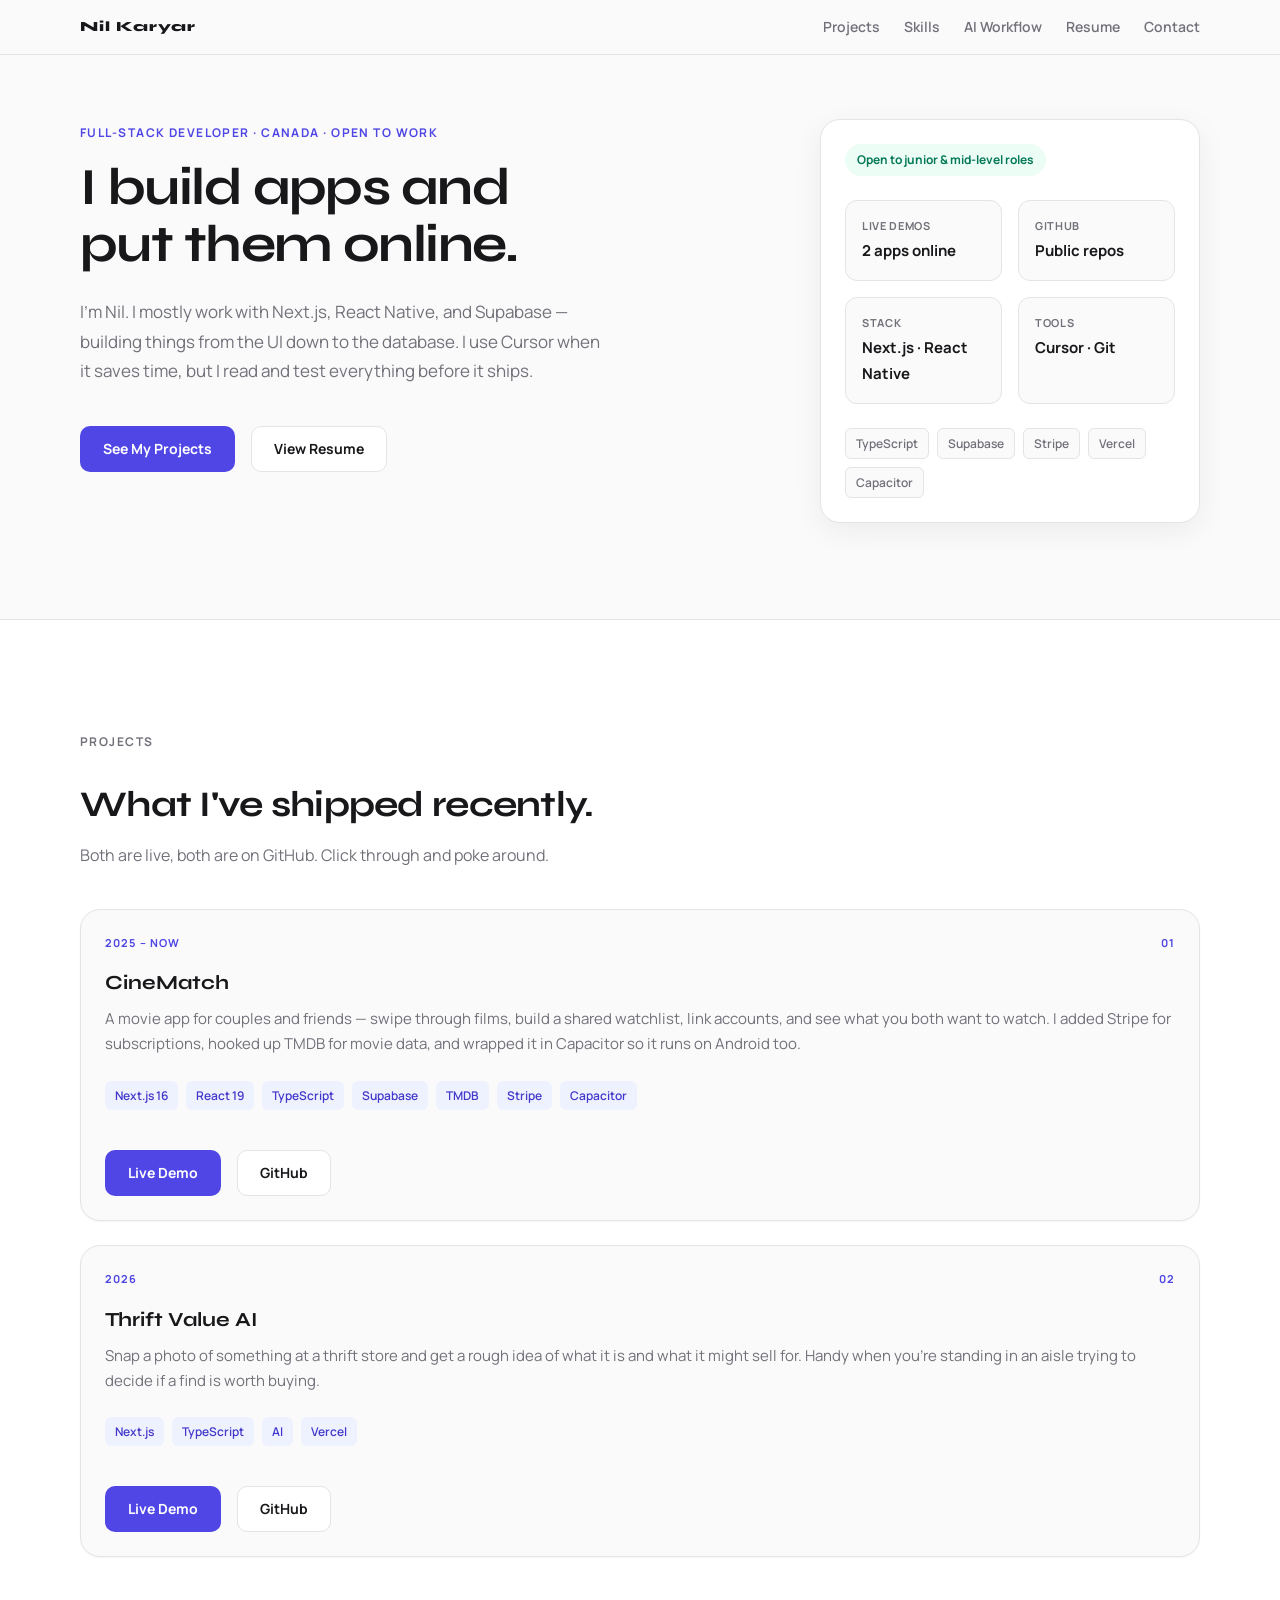
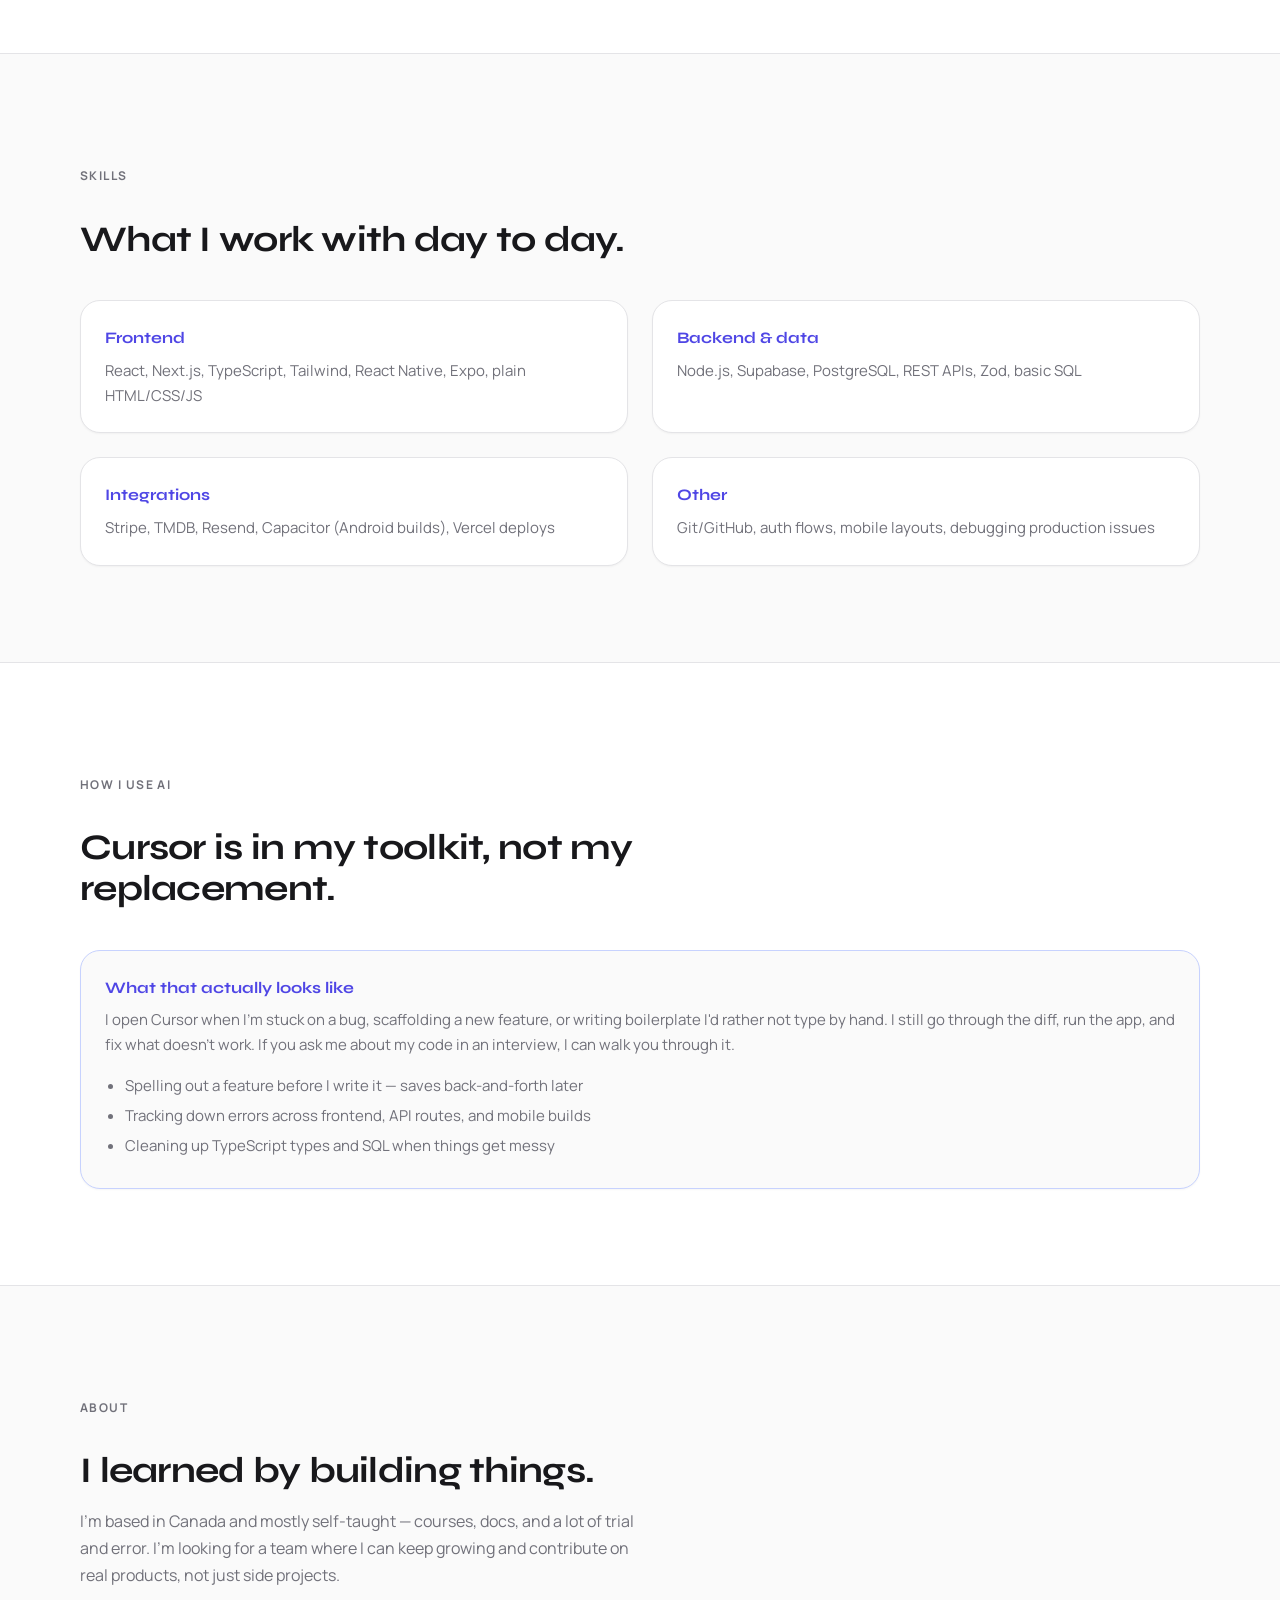
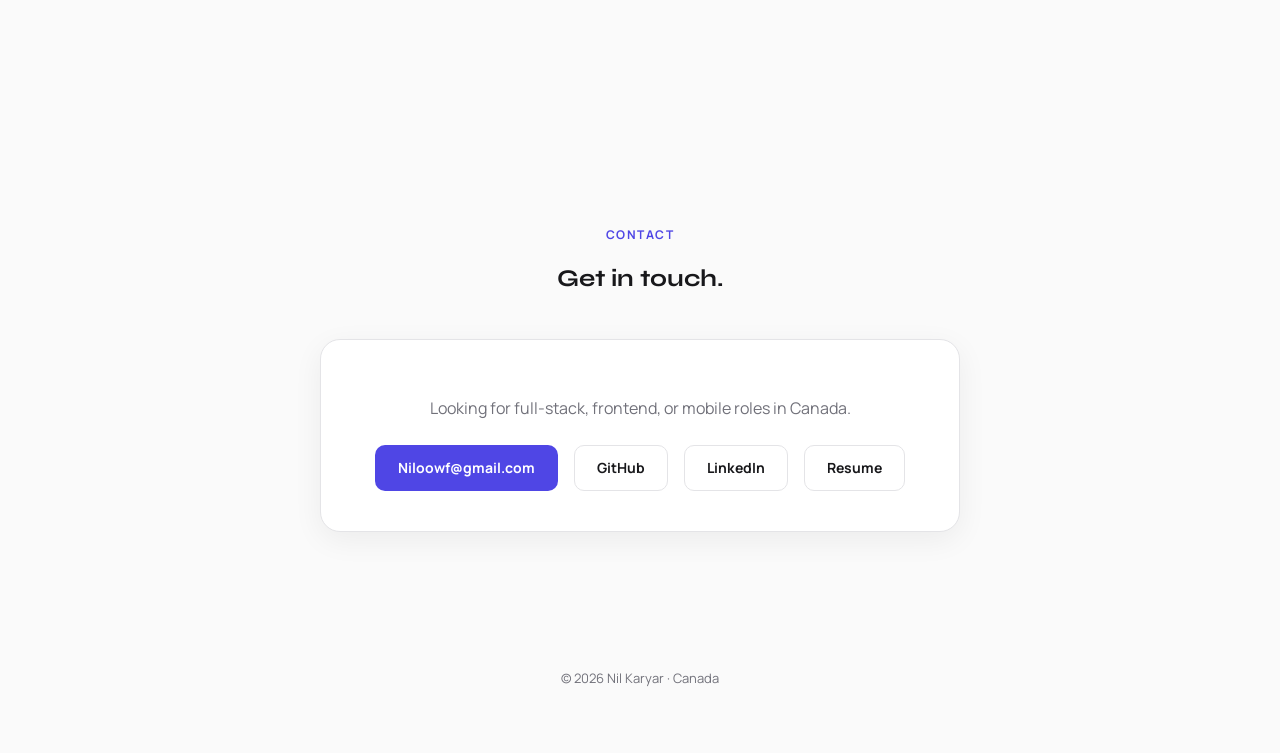
==== commit b8b64b2f: "Fix GitHub profile stats and rename to Nil Karyar. Replace broken github-readme-stats cards with sta" ====
--- a/docs/index.html
+++ b/docs/index.html
@@ -3,10 +3,10 @@
   <head>
     <meta charset="UTF-8" />
     <meta name="viewport" content="width=device-width, initial-scale=1.0" />
-    <title>Niloofar Karyar | Full-Stack Developer</title>
+    <title>Nil Karyar | Full-Stack Developer</title>
     <meta
       name="description"
-      content="Niloofar Karyar — full-stack developer in Canada. CineMatch and Thrift Value AI."
+      content="Nil Karyar — full-stack developer in Canada. CineMatch and Thrift Value AI."
     />
     <link rel="preconnect" href="https://fonts.googleapis.com" />
     <link rel="preconnect" href="https://fonts.gstatic.com" crossorigin />
@@ -19,7 +19,7 @@
   <body>
     <header class="site-header">
       <div class="container header-inner">
-        <a class="logo" href="#top">NILOOFAR KARYAR</a>
+        <a class="logo" href="#top">Nil Karyar</a>
         <nav class="nav">
           <a href="#projects">Projects</a>
           <a href="#skills">Skills</a>
@@ -37,7 +37,7 @@
             <p class="eyebrow">Full-Stack Developer · Canada · Open to Work</p>
             <h1>I build apps and put them online.</h1>
             <p class="hero-lead">
-              I'm Niloofar. I mostly work with Next.js, React Native, and Supabase — building things
+              I'm Nil. I mostly work with Next.js, React Native, and Supabase — building things
               from the UI down to the database. I use Cursor when it saves time, but I read and test
               everything before it ships.
             </p>
@@ -210,7 +210,7 @@
     </main>
 
     <footer class="site-footer">
-      <div class="container">© 2026 Niloofar Karyar · Canada</div>
+      <div class="container">© 2026 Nil Karyar · Canada</div>
     </footer>
 
     <script src="script.js"></script>
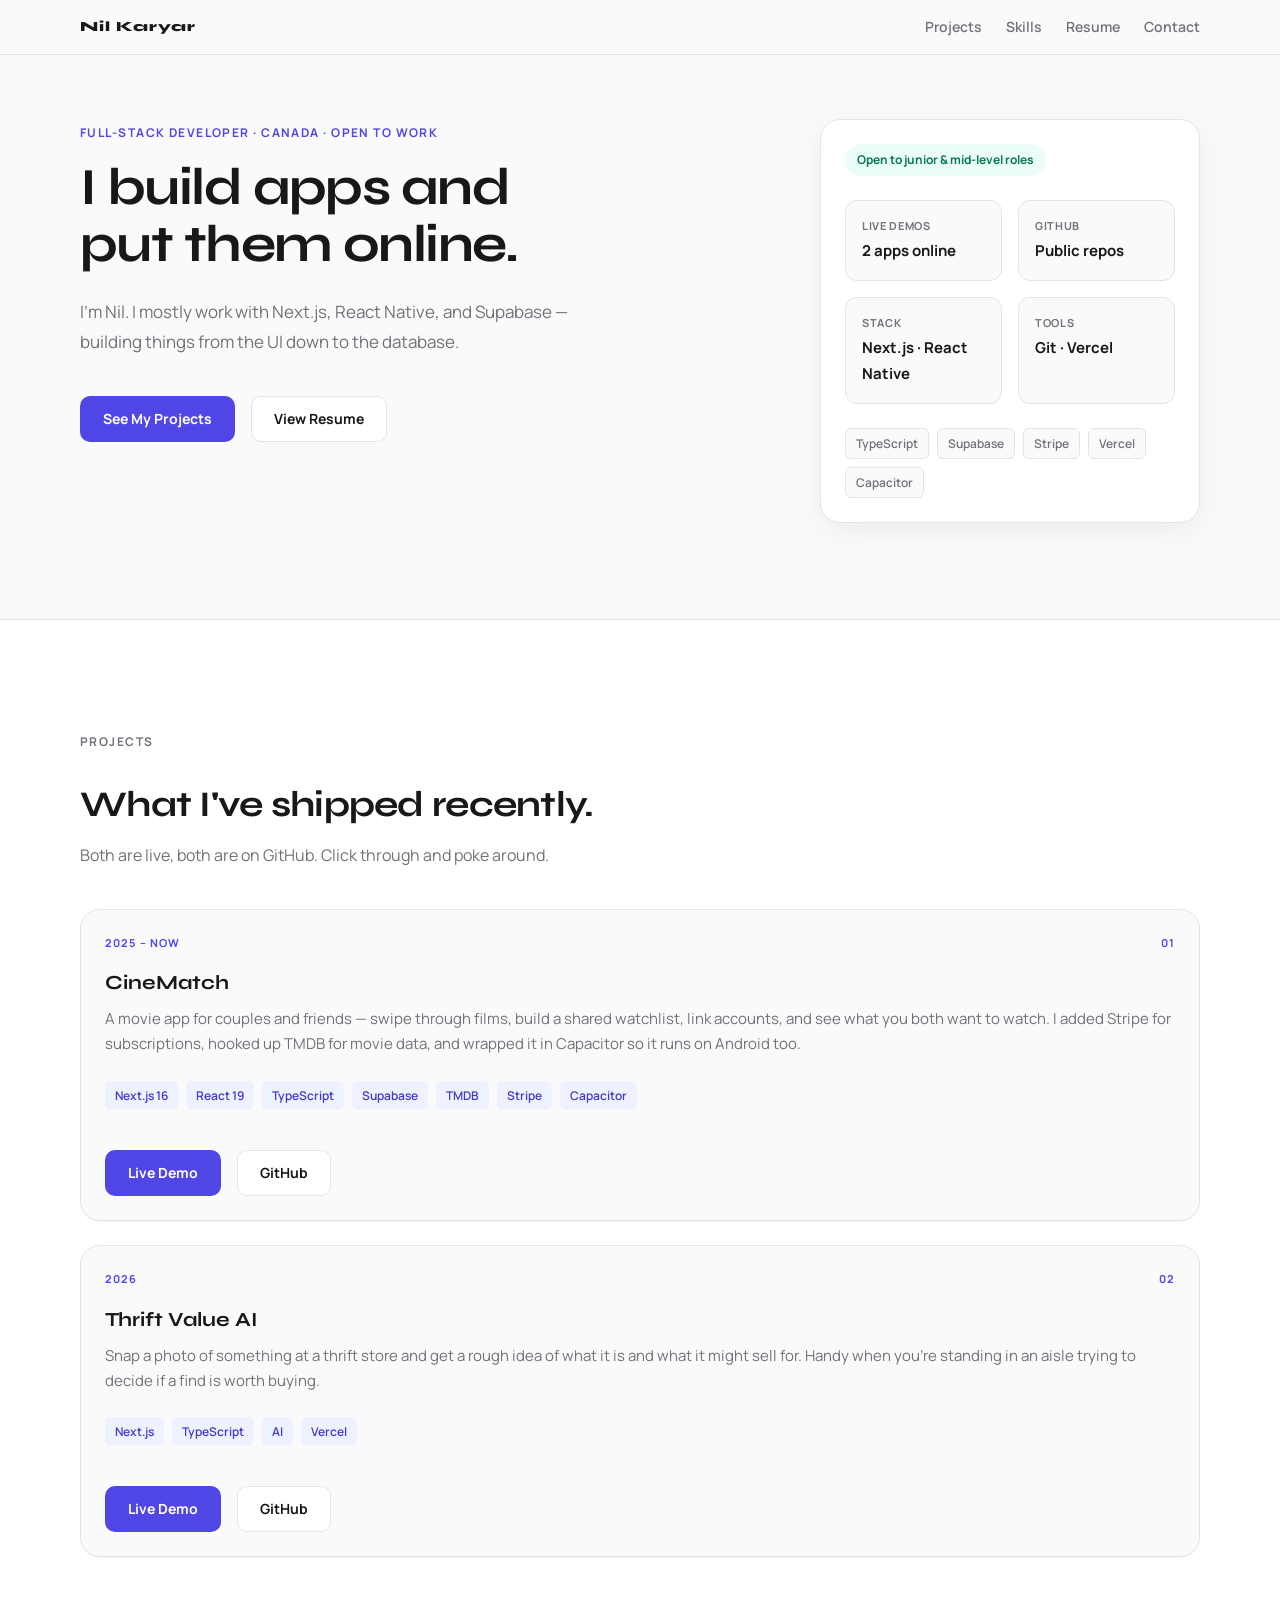
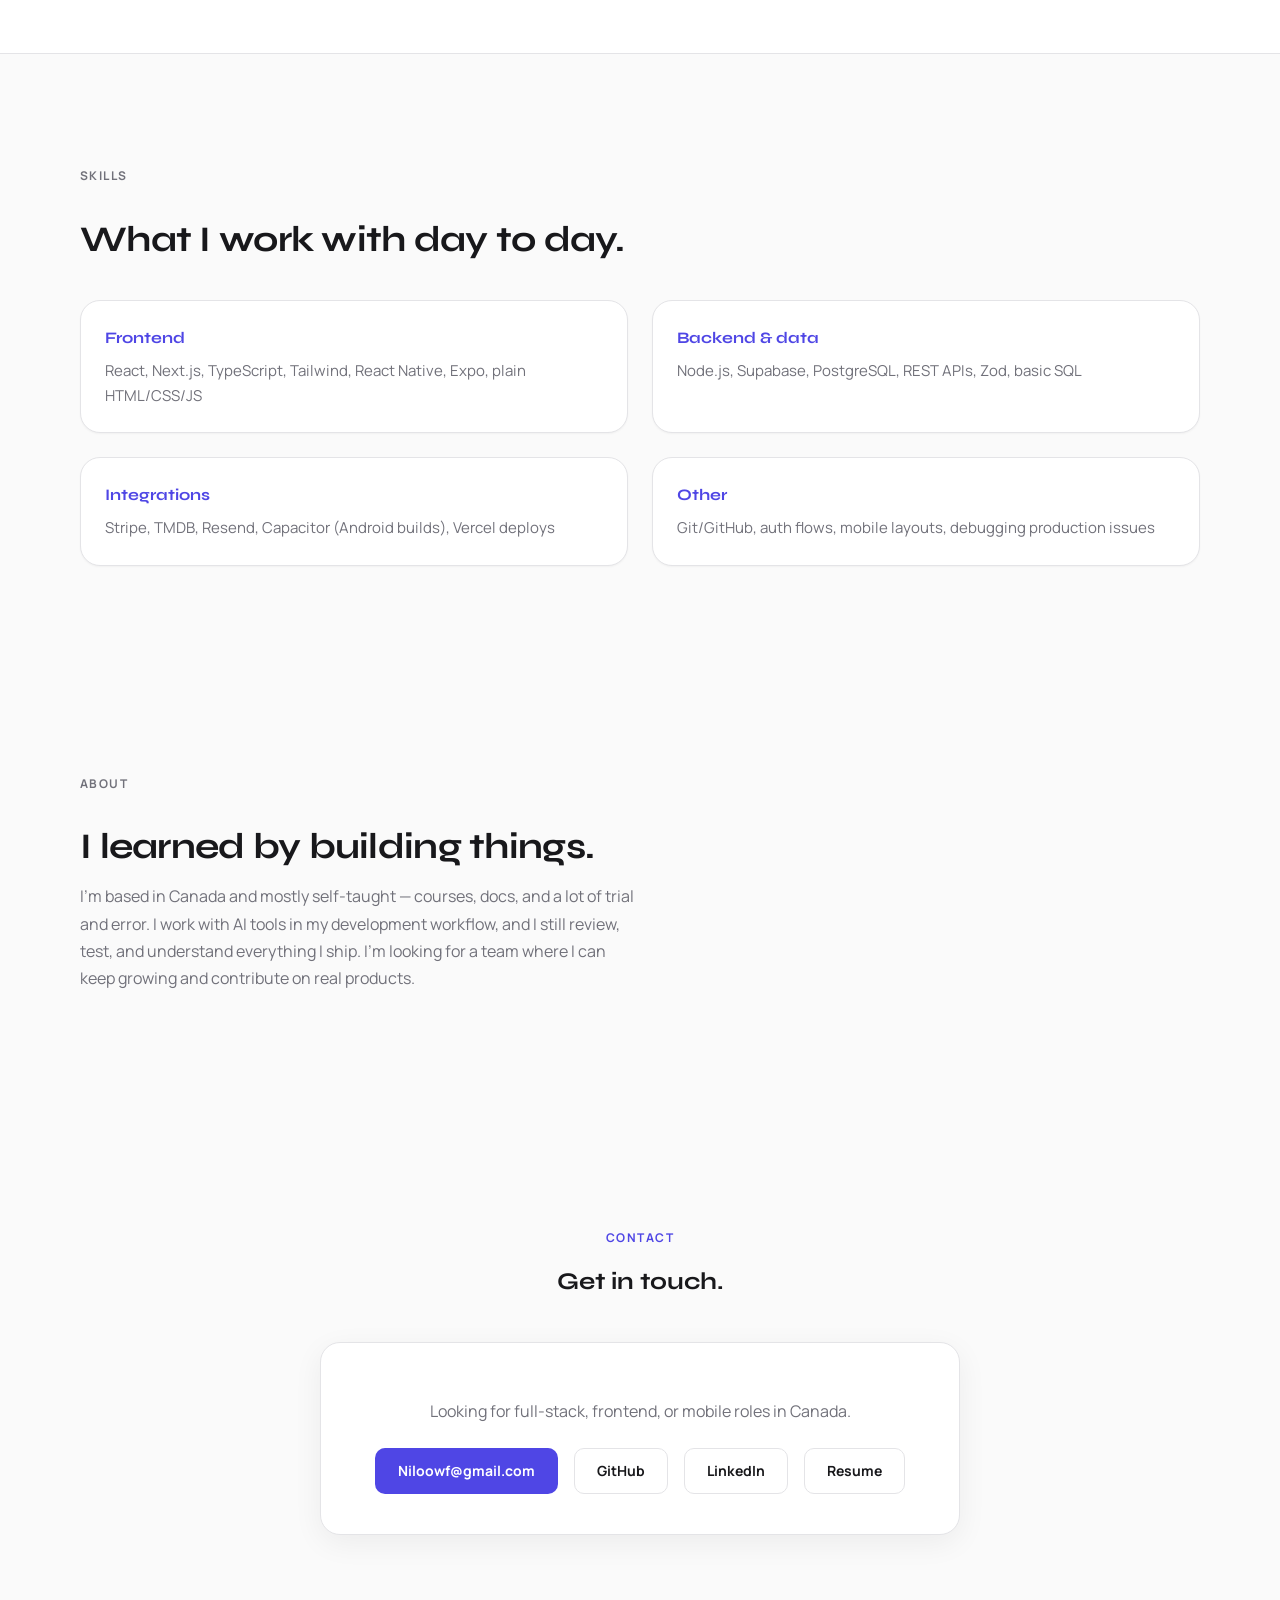
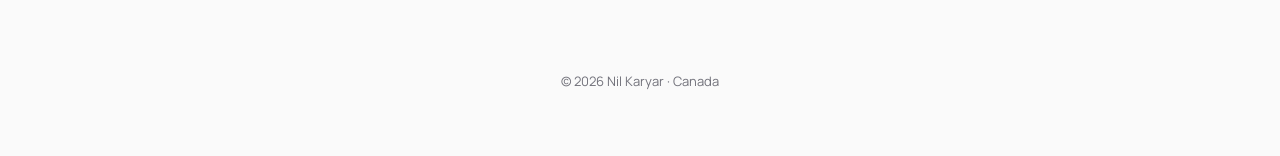
==== commit f4f4dcf0: "Unify AI mention and remove duplicate Cursor sections. Use one consistent line about working with AI" ====
--- a/docs/index.html
+++ b/docs/index.html
@@ -23,7 +23,6 @@
         <nav class="nav">
           <a href="#projects">Projects</a>
           <a href="#skills">Skills</a>
-          <a href="#ai-workflow">AI Workflow</a>
           <a href="resume.html">Resume</a>
           <a href="#contact">Contact</a>
         </nav>
@@ -38,8 +37,7 @@
             <h1>I build apps and put them online.</h1>
             <p class="hero-lead">
               I'm Nil. I mostly work with Next.js, React Native, and Supabase — building things
-              from the UI down to the database. I use Cursor when it saves time, but I read and test
-              everything before it ships.
+              from the UI down to the database.
             </p>
             <div class="hero-btns">
               <a class="btn btn-primary" href="#projects">See My Projects</a>
@@ -64,7 +62,7 @@
               </div>
               <div>
                 <small>Tools</small>
-                <strong>Cursor · Git</strong>
+                <strong>Git · Vercel</strong>
               </div>
             </div>
             <div class="tag-list">
@@ -152,30 +150,6 @@
         </div>
       </section>
 
-      <section class="section section-alt" id="ai-workflow">
-        <div class="container">
-          <div class="section-head reveal">
-            <p class="eyebrow">How I use AI</p>
-            <h2>Cursor is in my toolkit, not my replacement.</h2>
-          </div>
-          <div class="grid-2 reveal">
-            <div class="card ai-card">
-              <h4>What that actually looks like</h4>
-              <p>
-                I open Cursor when I'm stuck on a bug, scaffolding a new feature, or writing boilerplate
-                I'd rather not type by hand. I still go through the diff, run the app, and fix what
-                doesn't work. If you ask me about my code in an interview, I can walk you through it.
-              </p>
-              <ul>
-                <li>Spelling out a feature before I write it — saves back-and-forth later</li>
-                <li>Tracking down errors across frontend, API routes, and mobile builds</li>
-                <li>Cleaning up TypeScript types and SQL when things get messy</li>
-              </ul>
-            </div>
-          </div>
-        </div>
-      </section>
-
       <section class="section" id="about">
         <div class="container">
           <div class="section-head reveal">
@@ -183,8 +157,9 @@
             <h2>I learned by building things.</h2>
             <p>
               I'm based in Canada and mostly self-taught — courses, docs, and a lot of trial and error.
-              I'm looking for a team where I can keep growing and contribute on real products, not just
-              side projects.
+              I work with AI tools in my development workflow, and I still review, test, and understand
+              everything I ship. I'm looking for a team where I can keep growing and contribute on
+              real products.
             </p>
           </div>
         </div>
